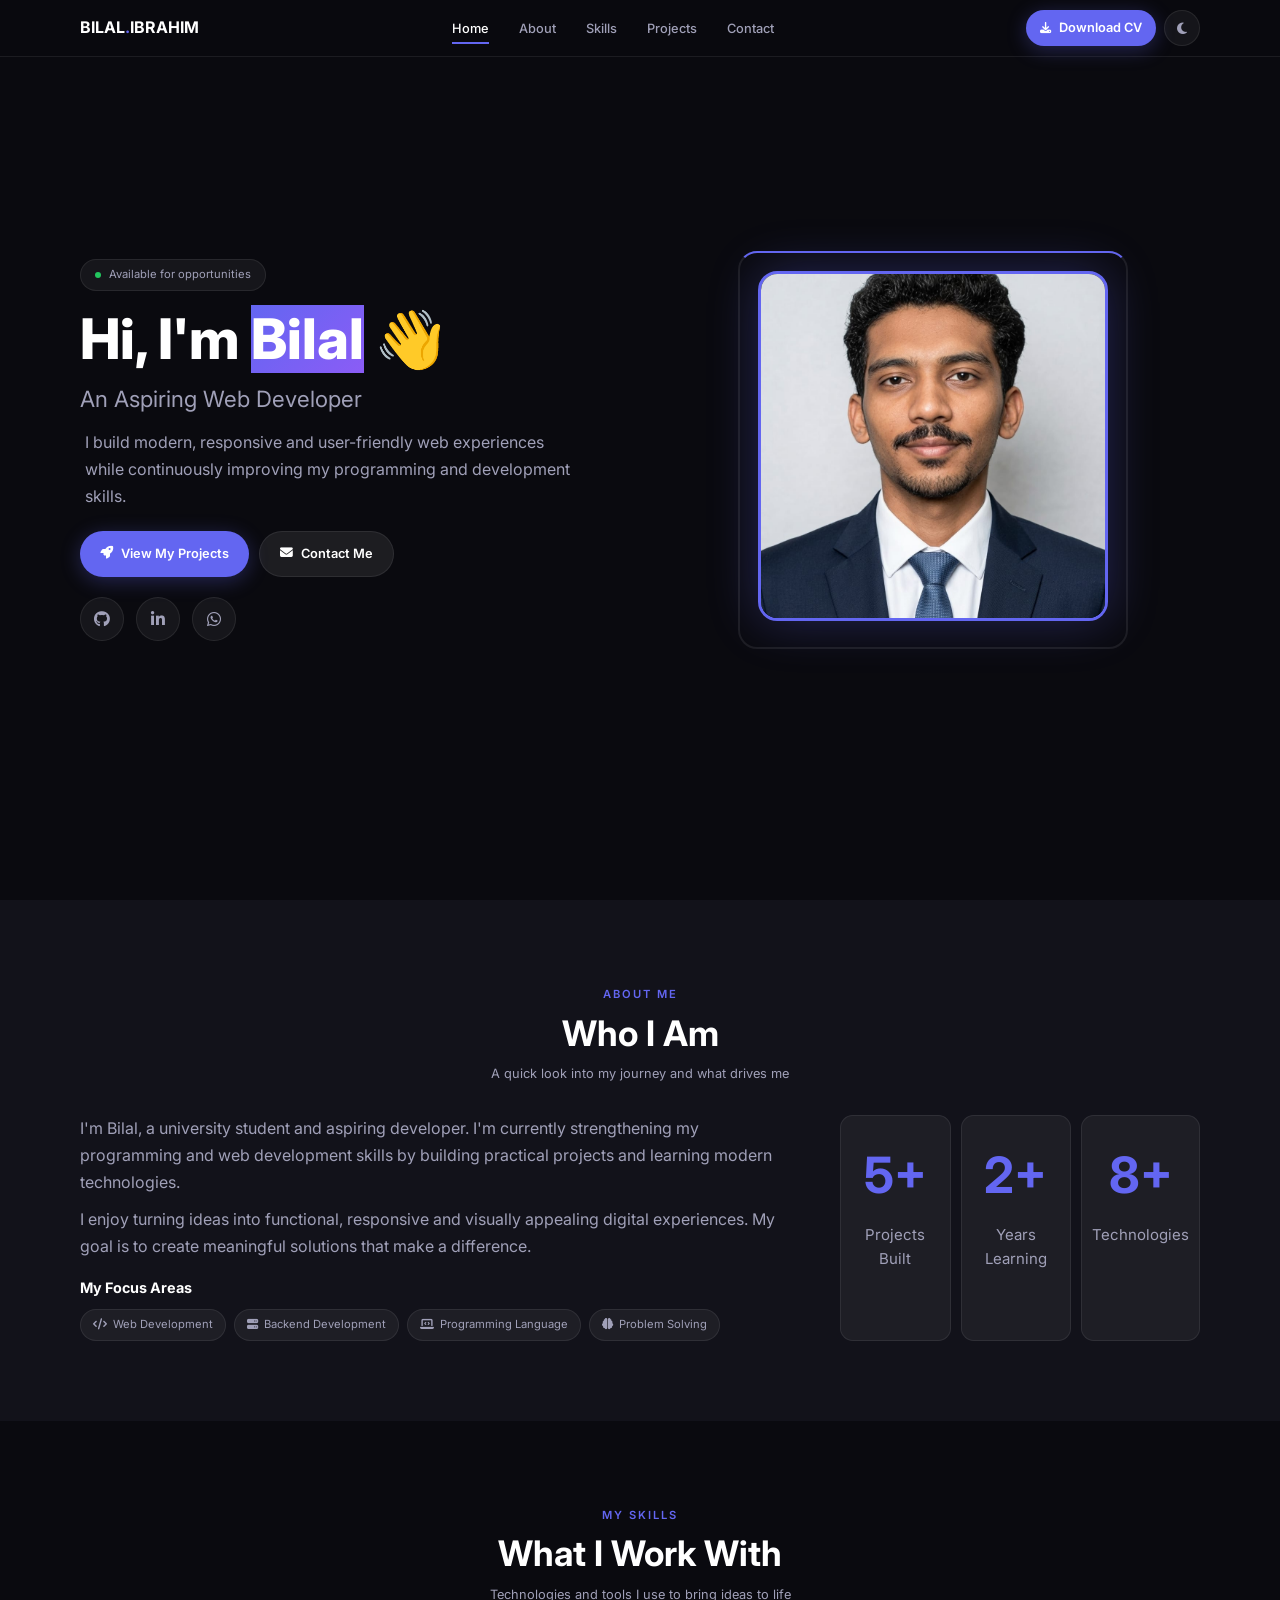
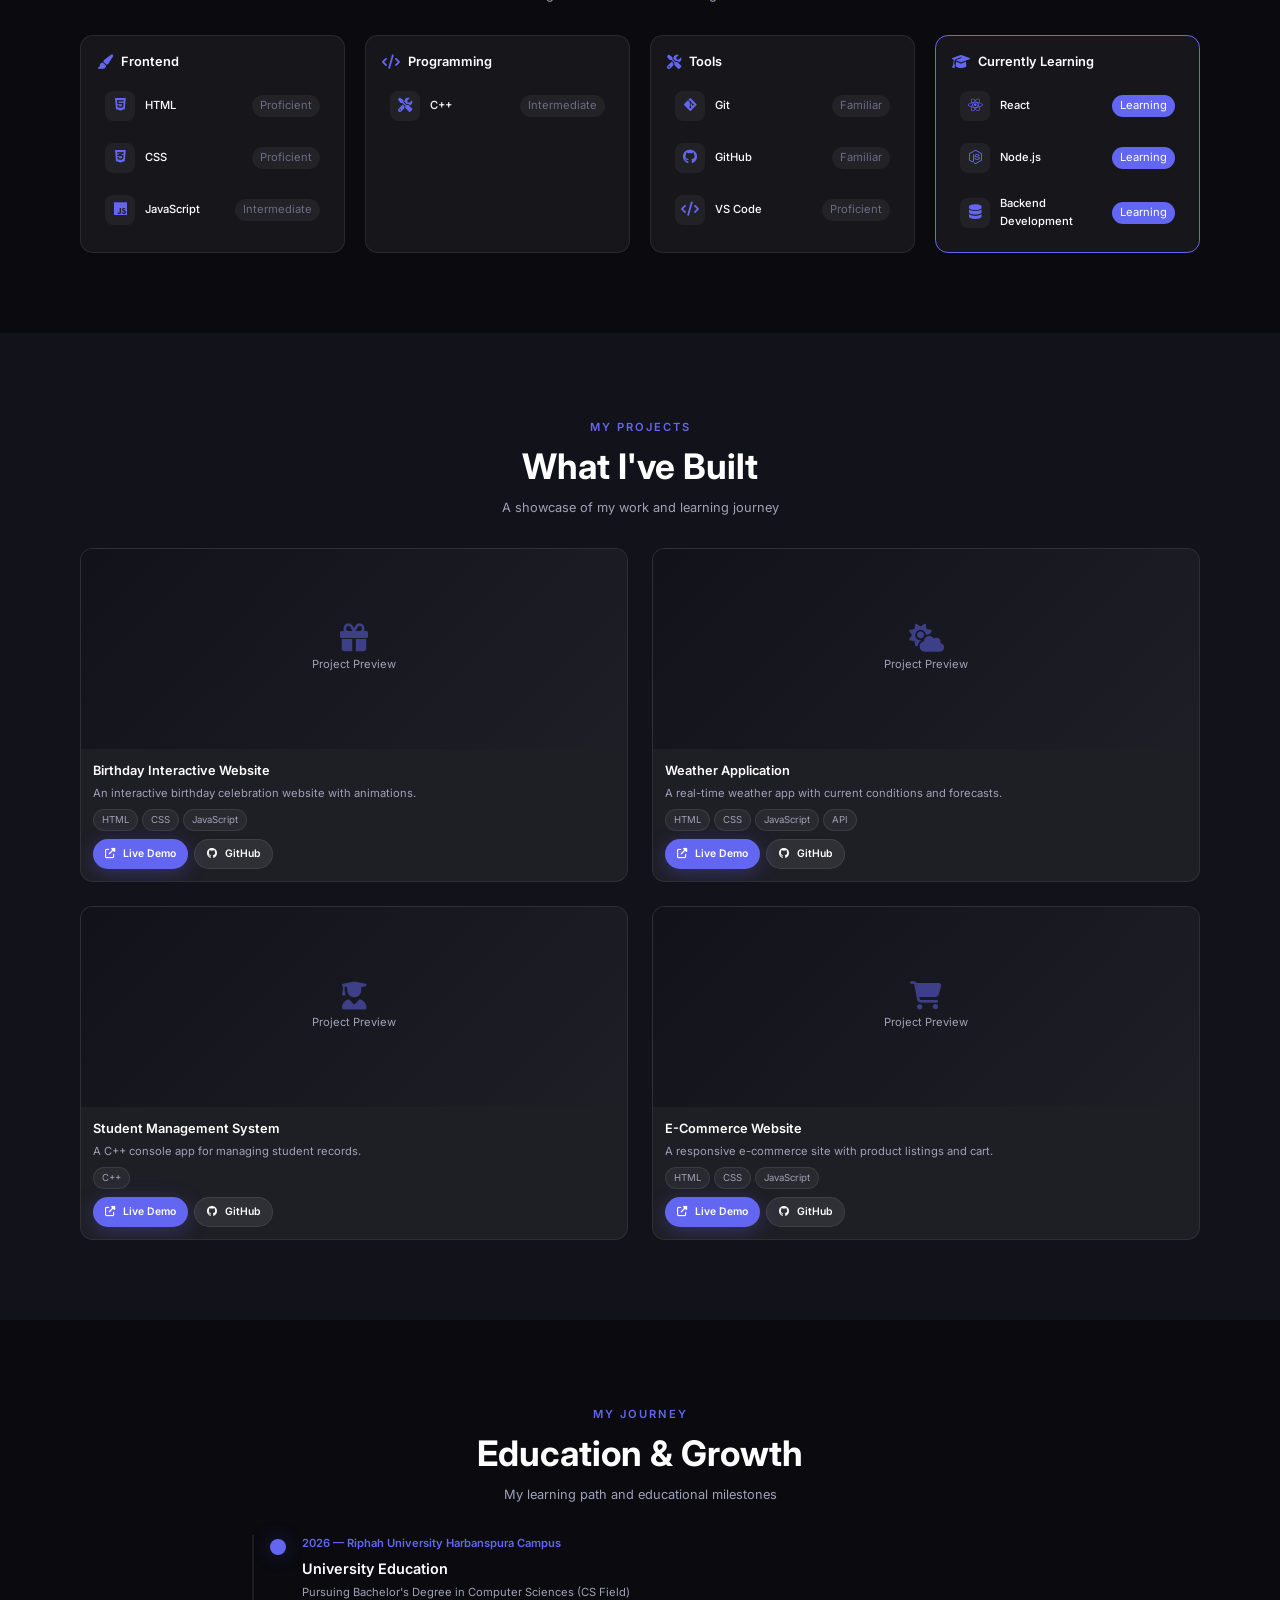
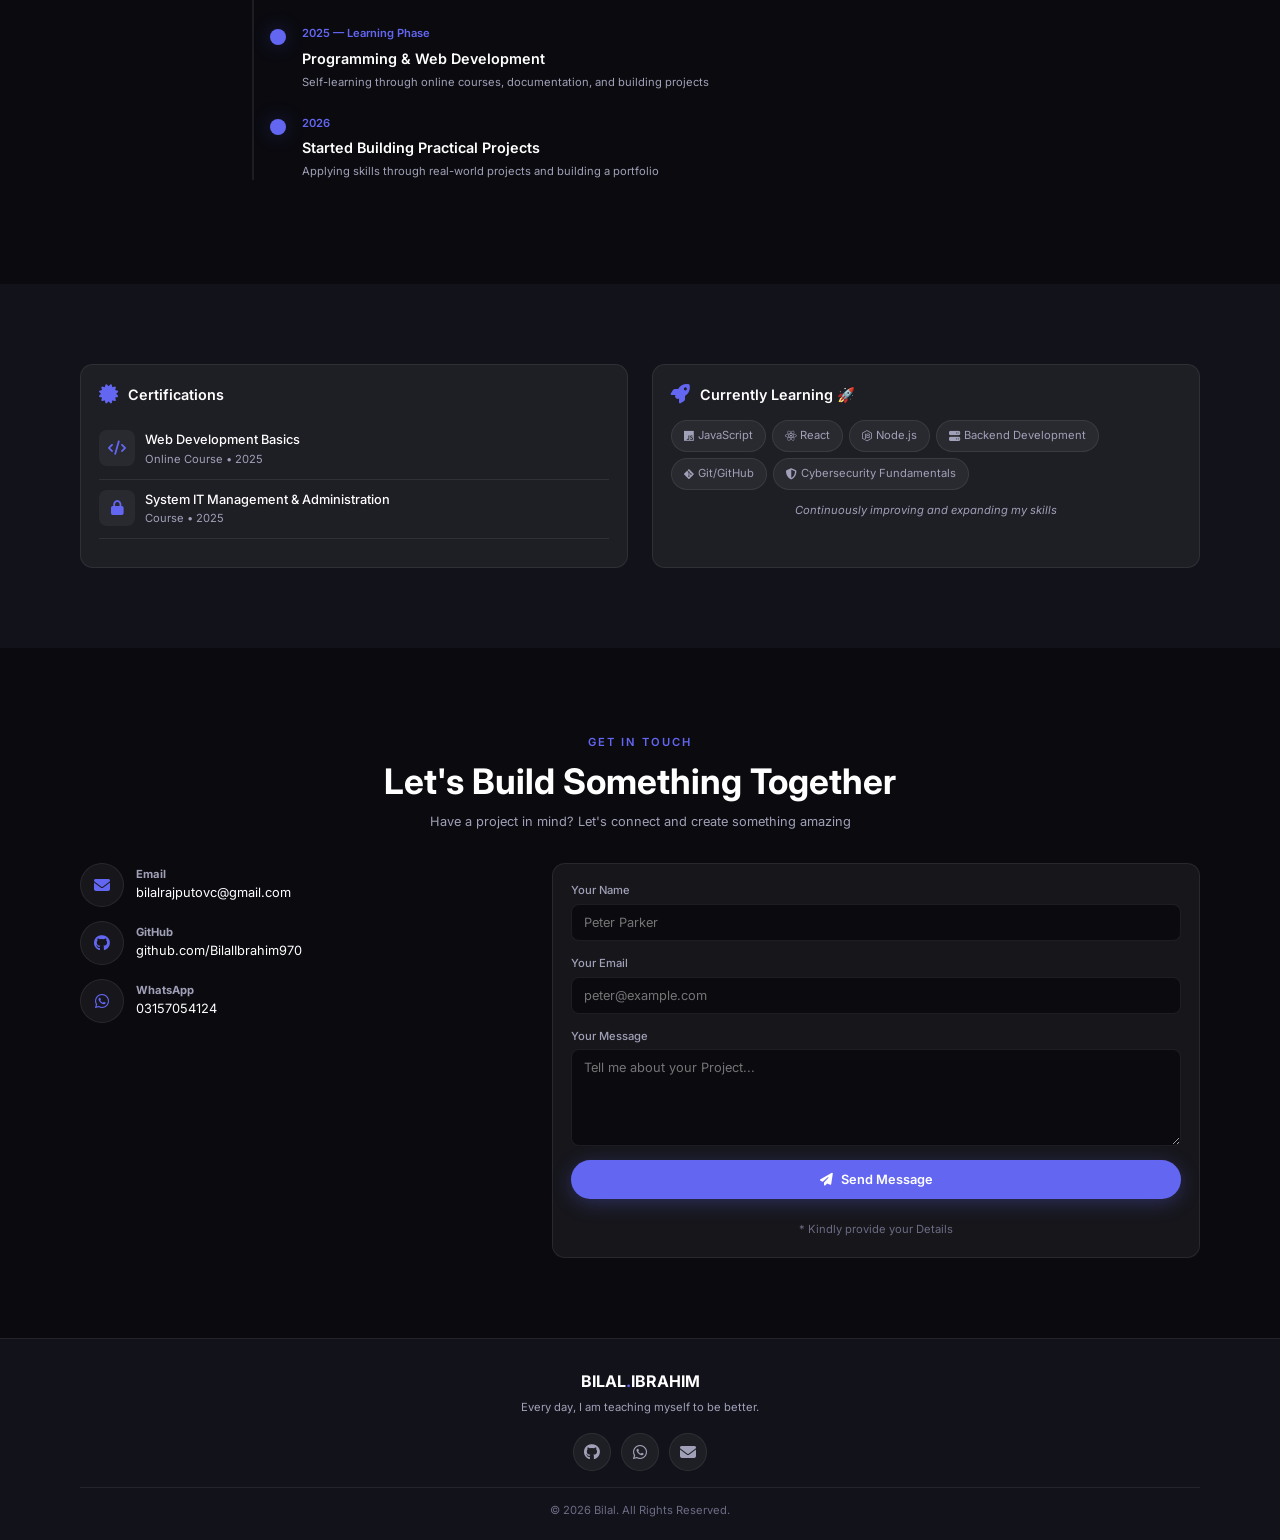
==== index.html @ 7784c828 "Update index.html" ====
<!DOCTYPE html>
<html lang="en">
<head>
    <meta charset="UTF-8">
    <meta name="viewport" content="width=device-width, initial-scale=1.0">
    <meta name="description" content="Bilal Ibrahim - Aspiring Web Developer Portfolio">
    <title>Bilal | Web Developer</title>
    
    <!-- Fonts -->
    <link rel="preconnect" href="https://fonts.googleapis.com">
    <link rel="preconnect" href="https://fonts.gstatic.com" crossorigin>
    <link href="https://fonts.googleapis.com/css2?family=Inter:wght@300;400;500;600;700;800&display=swap" rel="stylesheet">
    <link rel="stylesheet" href="https://cdnjs.cloudflare.com/ajax/libs/font-awesome/6.5.0/css/all.min.css">
    
    <!-- CSS -->
    <link rel="stylesheet" href="style.css">
</head>
<body>
    <!-- ============================================ -->
    <!-- NAVBAR                                       -->
    <!-- ============================================ -->
    <nav class="navbar" id="navbar">
        <div class="container navbar-container">
            <a href="#home" class="navbar-logo">
                BILAL<span class="logo-dot">.</span>IBRAHIM
            </a>
            
            <ul class="navbar-links" id="navbarLinks">
                <li><a href="#home" class="nav-link active">Home</a></li>
                <li><a href="#about" class="nav-link">About</a></li>
                <li><a href="#skills" class="nav-link">Skills</a></li>
                <li><a href="#projects" class="nav-link">Projects</a></li>
                <li><a href="#contact" class="nav-link">Contact</a></li>
            </ul>
            
            <div class="navbar-actions">
                <a href="https://drive.google.com/file/d/1_sWfsaLNudjVKMAMM6HMQ6qjUZszY1_3/view?usp=drivesdk" class="btn btn-primary btn-cv">
                    <i class="fas fa-download"></i>
                    <span>Download CV</span>
                </a>
                <button class="theme-toggle" id="themeToggle">
                    <i class="fas fa-moon" id="themeIcon"></i>
                </button>
                <button class="hamburger" id="hamburger" aria-label="Menu">
                    <span class="hamburger-line"></span>
                    <span class="hamburger-line"></span>
                    <span class="hamburger-line"></span>
                </button>
            </div>
        </div>
    </nav>

    <!-- ============================================ -->
    <!-- HERO SECTION                                -->
    <!-- ============================================ -->
    <section id="home" class="section hero">
        <div class="container hero-container">
            <!-- Profile Image - Top on Mobile -->
            <div class="hero-image">
                <div class="hero-image-wrapper">
                    <img src="profile.jpeg" alt="Bilal Ibrahim - Profile Photo" class="hero-profile-img">
                    <div class="hero-image-ring"></div>
                </div>
            </div>
            
            <!-- Content - Below on Mobile -->
            <div class="hero-content">
                <div class="hero-badge">
                    <span class="hero-badge-dot"></span>
                    Available for opportunities
                </div>
                <h1 class="hero-title">
                    Hi, I'm <span class="hero-highlight">Bilal</span> 👋
                </h1>
                <h2 class="hero-subtitle">An Aspiring Web Developer</h2>
                <p class="hero-description">
                    I build modern, responsive and user-friendly web experiences while continuously improving my programming and development skills.
                </p>
                <div class="hero-buttons">
                    <a href="#projects" class="btn btn-primary">
                        <i class="fas fa-rocket"></i>
                        View My Projects
                    </a>
                    <a href="#contact" class="btn btn-secondary">
                        <i class="fas fa-envelope"></i>
                        Contact Me
                    </a>
                </div>
                <div class="hero-social">
                    <a href="https://github.com/BilalIbrahim970" class="social-link" target="_blank"><i class="fab fa-github"></i></a>
                    <a href="#" class="social-link" target="_blank"><i class="fab fa-linkedin-in"></i></a>
                    <a href="https://api.whatsapp.com/send/?phone=923157054124&text&type=phone_number&app_absent=0" class="social-link" target="_blank"><i class="fab fa-whatsapp"></i></a>
                </div>
            </div>
        </div>
    </section>

    <!-- ============================================ -->
    <!-- ABOUT SECTION - With Counter Animation      -->
    <!-- ============================================ -->
    <section id="about" class="section about">
        <div class="container">
            <div class="section-header">
                <span class="section-label">About Me</span>
                <h2 class="section-title">Who I Am</h2>
                <p class="section-description">A quick look into my journey and what drives me</p>
            </div>
            <div class="about-grid">
                <div class="about-content">
                    <p class="about-text">
                        I'm Bilal, a university student and aspiring developer. I'm currently strengthening my programming and web development skills by building practical projects and learning modern technologies.
                    </p>
                    <p class="about-text">
                        I enjoy turning ideas into functional, responsive and visually appealing digital experiences. My goal is to create meaningful solutions that make a difference.
                    </p>
                    <div class="about-focus">
                        <h3>My Focus Areas</h3>
                        <div class="focus-tags">
                            <span class="focus-tag"><i class="fas fa-code"></i> Web Development</span>
                            <span class="focus-tag"><i class="fas fa-server"></i> Backend Development</span>
                            <span class="focus-tag"><i class="fas fa-laptop-code"></i> Programming Language</span>
                            <span class="focus-tag"><i class="fas fa-brain"></i> Problem Solving</span>
                        </div>
                    </div>
                </div>
                
                <!-- Stats Boxes - Centered with Counters -->
                <div class="about-stats">
                    <div class="stat-card">
                        <div class="stat-number" data-count="5">0</div>
                        <div class="stat-label">Projects Built</div>
                    </div>
                    <div class="stat-card">
                        <div class="stat-number" data-count="2">0</div>
                        <div class="stat-label">Years Learning</div>
                    </div>
                    <div class="stat-card">
                        <div class="stat-number" data-count="8">0</div>
                        <div class="stat-label">Technologies</div>
                    </div>
                </div>
            </div>
        </div>
    </section>

    <!-- ============================================ -->
    <!-- SKILLS SECTION                              -->
    <!-- ============================================ -->
    <section id="skills" class="section skills">
        <div class="container">
            <div class="section-header">
                <span class="section-label">My Skills</span>
                <h2 class="section-title">What I Work With</h2>
                <p class="section-description">Technologies and tools I use to bring ideas to life</p>
            </div>
            <div class="skills-grid">
                <!-- Frontend -->
                <div class="skill-category">
                    <h3 class="skill-category-title">
                        <i class="fas fa-paint-brush"></i>
                        Frontend
                    </h3>
                    <div class="skill-items">
                        <div class="skill-item">
                            <div class="skill-icon"><i class="fab fa-html5"></i></div>
                            <div class="skill-info">
                                <span class="skill-name">HTML</span>
                                <span class="skill-level">Proficient</span>
                            </div>
                        </div>
                        <div class="skill-item">
                            <div class="skill-icon"><i class="fab fa-css3-alt"></i></div>
                            <div class="skill-info">
                                <span class="skill-name">CSS</span>
                                <span class="skill-level">Proficient</span>
                            </div>
                        </div>
                        <div class="skill-item">
                            <div class="skill-icon"><i class="fab fa-js"></i></div>
                            <div class="skill-info">
                                <span class="skill-name">JavaScript</span>
                                <span class="skill-level">Intermediate</span>
                            </div>
                        </div>
                    </div>
                </div>

                <!-- Programming -->
                <div class="skill-category">
                    <h3 class="skill-category-title">
                        <i class="fas fa-code"></i>
                        Programming
                    </h3>
                    <div class="skill-items">
                        <div class="skill-item">
                            <div class="skill-icon"><i class="fas fa-tools"></i></div>
                            <div class="skill-info">
                                <span class="skill-name">C++</span>
                                <span class="skill-level">Intermediate</span>
                            </div>
                        </div>
                    </div>
                </div>

                <!-- Tools -->
                <div class="skill-category">
                    <h3 class="skill-category-title">
                        <i class="fas fa-tools"></i>
                        Tools
                    </h3>
                    <div class="skill-items">
                        <div class="skill-item">
                            <div class="skill-icon"><i class="fab fa-git-alt"></i></div>
                            <div class="skill-info">
                                <span class="skill-name">Git</span>
                                <span class="skill-level">Familiar</span>
                            </div>
                        </div>
                        <div class="skill-item">
                            <div class="skill-icon"><i class="fab fa-github"></i></div>
                            <div class="skill-info">
                                <span class="skill-name">GitHub</span>
                                <span class="skill-level">Familiar</span>
                            </div>
                        </div>
                        <div class="skill-item">
                            <div class="skill-icon"><i class="fas fa-code"></i></div>
                            <div class="skill-info">
                                <span class="skill-name">VS Code</span>
                                <span class="skill-level">Proficient</span>
                            </div>
                        </div>
                    </div>
                </div>

                <!-- Currently Learning -->
                <div class="skill-category learning-category">
                    <h3 class="skill-category-title">
                        <i class="fas fa-graduation-cap"></i>
                        Currently Learning
                    </h3>
                    <div class="skill-items">
                        <div class="skill-item learning-item">
                            <div class="skill-icon"><i class="fab fa-react"></i></div>
                            <div class="skill-info">
                                <span class="skill-name">React</span>
                                <span class="skill-level learning-badge">Learning</span>
                            </div>
                        </div>
                        <div class="skill-item learning-item">
                            <div class="skill-icon"><i class="fab fa-node-js"></i></div>
                            <div class="skill-info">
                                <span class="skill-name">Node.js</span>
                                <span class="skill-level learning-badge">Learning</span>
                            </div>
                        </div>
                        <div class="skill-item learning-item">
                            <div class="skill-icon"><i class="fas fa-database"></i></div>
                            <div class="skill-info">
                                <span class="skill-name">Backend Development</span>
                                <span class="skill-level learning-badge">Learning</span>
                            </div>
                        </div>
                    </div>
                </div>
            </div>
        </div>
    </section>

    <!-- ============================================ -->
    <!-- PROJECTS SECTION - 4 Boxes (2x2 Grid)       -->
    <!-- ============================================ -->
    <section id="projects" class="section projects">
        <div class="container">
            <div class="section-header">
                <span class="section-label">My Projects</span>
                <h2 class="section-title">What I've Built</h2>
                <p class="section-description">A showcase of my work and learning journey</p>
            </div>
            <div class="projects-grid">
                <!-- Project 1 -->
                <div class="project-card">
                    <div class="project-image">
                        <div class="project-image-placeholder">
                            <i class="fas fa-gift"></i>
                            <span>Project Preview</span>
                        </div>
                    </div>
                    <div class="project-content">
                        <h3 class="project-title">Birthday Interactive Website</h3>
                        <p class="project-description">
                            An interactive birthday celebration website with animations.
                        </p>
                        <div class="project-tech">
                            <span class="tech-tag">HTML</span>
                            <span class="tech-tag">CSS</span>
                            <span class="tech-tag">JavaScript</span>
                        </div>
                        <div class="project-links">
                            <a href="#" class="btn btn-primary btn-sm">
                                <i class="fas fa-external-link-alt"></i>
                                Live Demo
                            </a>
                            <a href="#" class="btn btn-secondary btn-sm">
                                <i class="fab fa-github"></i>
                                GitHub
                            </a>
                        </div>
                    </div>
                </div>

                <!-- Project 2 -->
                <div class="project-card">
                    <div class="project-image">
                        <div class="project-image-placeholder">
                            <i class="fas fa-cloud-sun"></i>
                            <span>Project Preview</span>
                        </div>
                    </div>
                    <div class="project-content">
                        <h3 class="project-title">Weather Application</h3>
                        <p class="project-description">
                            A real-time weather app with current conditions and forecasts.
                        </p>
                        <div class="project-tech">
                            <span class="tech-tag">HTML</span>
                            <span class="tech-tag">CSS</span>
                            <span class="tech-tag">JavaScript</span>
                            <span class="tech-tag">API</span>
                        </div>
                        <div class="project-links">
                            <a href="#" class="btn btn-primary btn-sm">
                                <i class="fas fa-external-link-alt"></i>
                                Live Demo
                            </a>
                            <a href="#" class="btn btn-secondary btn-sm">
                                <i class="fab fa-github"></i>
                                GitHub
                            </a>
                        </div>
                    </div>
                </div>

                <!-- Project 3 -->
                <div class="project-card">
                    <div class="project-image">
                        <div class="project-image-placeholder">
                            <i class="fas fa-user-graduate"></i>
                            <span>Project Preview</span>
                        </div>
                    </div>
                    <div class="project-content">
                        <h3 class="project-title">Student Management System</h3>
                        <p class="project-description">
                            A C++ console app for managing student records.
                        </p>
                        <div class="project-tech">
                            <span class="tech-tag">C++</span>
                        </div>
                        <div class="project-links">
                            <a href="#" class="btn btn-primary btn-sm">
                                <i class="fas fa-external-link-alt"></i>
                                Live Demo
                            </a>
                            <a href="#https://bilalibrahim970.github.io/pixel-craft/index.html" class="btn btn-secondary btn-sm">
                                <i class="fab fa-github"></i>
                                GitHub
                            </a>
                        </div>
                    </div>
                </div>

                <!-- Project 4 -->
                <div class="project-card">
                    <div class="project-image">
                        <div class="project-image-placeholder">
                            <i class="fas fa-shopping-cart"></i>
                            <span>Project Preview</span>
                        </div>
                    </div>
                    <div class="project-content">
                        <h3 class="project-title">E-Commerce Website</h3>
                        <p class="project-description">
                            A responsive e-commerce site with product listings and cart.
                        </p>
                        <div class="project-tech">
                            <span class="tech-tag">HTML</span>
                            <span class="tech-tag">CSS</span>
                            <span class="tech-tag">JavaScript</span>
                        </div>
                        <div class="project-links">
                            <a href="#https://bilalibrahim970.github.io/pixel-craft/index.html" class="btn btn-primary btn-sm">
                                <i class="fas fa-external-link-alt"></i>
                                Live Demo
                            </a>
                            <a href="#" class="btn btn-secondary btn-sm">
                                <i class="fab fa-github"></i>
                                GitHub
                            </a>
                        </div>
                    </div>
                </div>
            </div>
        </div>
    </section>

    <!-- ============================================ -->
    <!-- EDUCATION SECTION                           -->
    <!-- ============================================ -->
    <section id="education" class="section education">
        <div class="container">
            <div class="section-header">
                <span class="section-label">My Journey</span>
                <h2 class="section-title">Education & Growth</h2>
                <p class="section-description">My learning path and educational milestones</p>
            </div>
            <div class="timeline">
                <div class="timeline-item">
                    <div class="timeline-dot"></div>
                    <div class="timeline-content">
                        <span class="timeline-date">2026 — Riphah University Harbanspura Campus</span>
                        <h3 class="timeline-title">University Education</h3>
                        <p class="timeline-description">Pursuing Bachelor's Degree in Computer Sciences (CS Field)</p>
                    </div>
                </div>
                <div class="timeline-item">
                    <div class="timeline-dot"></div>
                    <div class="timeline-content">
                        <span class="timeline-date">2025 — Learning Phase</span>
                        <h3 class="timeline-title">Programming & Web Development</h3>
                        <p class="timeline-description">Self-learning through online courses, documentation, and building projects</p>
                    </div>
                </div>
                <div class="timeline-item">
                    <div class="timeline-dot"></div>
                    <div class="timeline-content">
                        <span class="timeline-date">2026</span>
                        <h3 class="timeline-title">Started Building Practical Projects</h3>
                        <p class="timeline-description">Applying skills through real-world projects and building a portfolio</p>
                    </div>
                </div>
            </div>
        </div>
    </section>

    <!-- ============================================ -->
    <!-- LEARNING & CERTIFICATIONS                   -->
    <!-- ============================================ -->
    <section id="learning" class="section learning">
        <div class="container">
            <div class="learning-grid">
                <!-- Certifications -->
                <div class="learning-card">
                    <div class="learning-card-header">
                        <i class="fas fa-certificate"></i>
                        <h3>Certifications</h3>
                    </div>
                    <div class="learning-content">
                        <div class="certification-item">
                            <div class="cert-icon"><i class="fas fa-code"></i></div>
                            <div class="cert-info">
                                <h4>Web Development Basics</h4>
                                <p>Online Course • 2025</p>
                            </div>
                        </div>
                        <div class="certification-item">
                            <div class="cert-icon"><i class="fas fa-lock"></i></div>
                            <div class="cert-info">
                                <h4>System IT Management & Administration</h4>
                                <p>Course • 2025</p>
                            </div>
                        </div>
                        <p class="cert-note"></p>
                    </div>
                </div>
                
                <!-- Currently Learning -->
                <div class="learning-card">
                    <div class="learning-card-header">
                        <i class="fas fa-rocket"></i>
                        <h3>Currently Learning 🚀</h3>
                    </div>
                    <div class="learning-content">
                        <div class="currently-learning-items">
                            <span class="learning-tag"><i class="fab fa-js"></i> JavaScript</span>
                            <span class="learning-tag"><i class="fab fa-react"></i> React</span>
                            <span class="learning-tag"><i class="fab fa-node-js"></i> Node.js</span>
                            <span class="learning-tag"><i class="fas fa-server"></i> Backend Development</span>
                            <span class="learning-tag"><i class="fab fa-git-alt"></i> Git/GitHub</span>
                            <span class="learning-tag"><i class="fas fa-shield-alt"></i> Cybersecurity Fundamentals</span>
                        </div>
                        <p class="learning-note">Continuously improving and expanding my skills</p>
                    </div>
                </div>
            </div>
        </div>
    </section>

    <!-- ============================================ -->
    <!-- CONTACT SECTION                             -->
    <!-- ============================================ -->
    <section id="contact" class="section contact">
        <div class="container">
            <div class="section-header">
                <span class="section-label">Get In Touch</span>
                <h2 class="section-title">Let's Build Something Together</h2>
                <p class="section-description">Have a project in mind? Let's connect and create something amazing</p>
            </div>
            <div class="contact-grid">
                <div class="contact-info">
                    <div class="contact-item">
                        <div class="contact-icon"><i class="fas fa-envelope"></i></div>
                        <div class="contact-detail">
                            <h4>Email</h4>
                            <p><a href="mailto:bilalrajputovc@gmail.com">bilalrajputovc@gmail.com</a></p>
                        </div>
                    </div>
                    <div class="contact-item">
                        <div class="contact-icon"><i class="fab fa-github"></i></div>
                        <div class="contact-detail">
                            <h4>GitHub</h4>
                            <p><a href="https://github.com/BilalIbrahim970" target="_blank">github.com/BilalIbrahim970</a></p>
                        </div>
                    </div>
                    <div class="contact-item">
                        <div class="contact-icon"><i class="fab fa-whatsapp"></i></div>
                        <div class="contact-detail">
                            <h4>WhatsApp</h4>
                            <p><a href="https://api.whatsapp.com/send/?phone=923157054124&text&type=phone_number&app_absent=0" target="_blank">03157054124</a></p>
                        </div>
                    </div>
                </div>
                <div class="contact-form-wrapper">
                    <form class="contact-form" id="contactForm">
                        <div class="form-group">
                            <label for="name">Your Name</label>
                            <input type="text" id="name" name="name" placeholder="Peter Parker" required>
                        </div>
                        <div class="form-group">
                            <label for="email">Your Email</label>
                            <input type="email" id="email" name="email" placeholder="peter@example.com" required>
                        </div>
                        <div class="form-group">
                            <label for="message">Your Message</label>
                            <textarea id="message" name="message" rows="5" placeholder="Tell me about your Project..." required></textarea>
                        </div>
                        <button type="submit" class="btn btn-primary btn-full">
                            <i class="fas fa-paper-plane"></i>
                            Send Message
                        </button>
                        <p class="form-note">* Kindly provide your Details</p>
                    </form>
                </div>
            </div>
        </div>
    </section>

    <!-- ============================================ -->
    <!-- FOOTER                                      -->
    <!-- ============================================ -->
    <footer class="footer">
        <div class="container">
            <div class="footer-content">
                <div class="footer-brand">
                    <h3>BILAL<span class="logo-dot">.</span>IBRAHIM</h3>
                    <p>Every day, I am teaching myself to be better.</p>
                </div>
                <div class="footer-social">
                    <a href="https://github.com/BilalIbrahim970" aria-label="GitHub" target="_blank"><i class="fab fa-github"></i></a>
                    <a href="https://api.whatsapp.com/send/?phone=923157054124&text&type=phone_number&app_absent=0" aria-label="WhatsApp" target="_blank"><i class="fab fa-whatsapp"></i></a>
                    <a href="mailto:bilalrajputovc@gmail.com" aria-label="Email"><i class="fas fa-envelope"></i></a>
                </div>
                <div class="footer-bottom">
                    <p>&copy; 2026 Bilal. All Rights Reserved.</p>
                </div>
            </div>
        </div>
    </footer>

    <!-- JavaScript -->
    <script src="script.js"></script>
</body>
</html>
---- style.css ----
/* ============================================ */
/* ROOT VARIABLES                              */
/* ============================================ */

:root {
    --bg-primary: #0a0a0f;
    --bg-secondary: #12121a;
    --bg-card: rgba(255, 255, 255, 0.05);
    --text-primary: #ffffff;
    --text-secondary: #a0a0b8;
    --text-muted: #6b6b85;
    --accent-primary: #6366f1;
    --accent-secondary: #8b5cf6;
    --accent-glow: rgba(99, 102, 241, 0.3);
    --border-color: rgba(255, 255, 255, 0.08);
    --shadow-color: rgba(0, 0, 0, 0.4);
    --font-family: 'Inter', sans-serif;
    
    --font-size-xs: 0.7rem;
    --font-size-sm: 0.8rem;
    --font-size-base: 0.9rem;
    --font-size-lg: 1rem;
    --font-size-xl: 1.2rem;
    --font-size-2xl: 1.4rem;
    --font-size-3xl: 1.8rem;
    --font-size-4xl: 2.2rem;
    
    --spacing-xs: 0.2rem;
    --spacing-sm: 0.5rem;
    --spacing-md: 0.8rem;
    --spacing-lg: 1.2rem;
    --spacing-xl: 1.5rem;
    --spacing-2xl: 2rem;
    --spacing-3xl: 2.5rem;
    --spacing-4xl: 3rem;
    
    --radius-sm: 0.5rem;
    --radius-md: 0.8rem;
    --radius-lg: 1rem;
    --radius-xl: 1.2rem;
    --radius-full: 9999px;
    
    --transition-fast: 150ms ease;
    --transition-base: 300ms ease;
    --transition-slow: 500ms ease;
}

/* ============================================ */
/* RESET & BASE                               */
/* ============================================ */

* {
    margin: 0;
    padding: 0;
    box-sizing: border-box;
}

html {
    scroll-behavior: smooth;
    scroll-padding-top: 70px;
}

body {
    font-family: var(--font-family);
    background-color: var(--bg-primary);
    color: var(--text-primary);
    line-height: 1.6;
    overflow-x: hidden;
    padding: 0;
}

a {
    color: inherit;
    text-decoration: none;
}

ul {
    list-style: none;
}

/* ============================================ */
/* CONTAINER - Mobile First                    */
/* ============================================ */

.container {
    width: 100%;
    max-width: 1200px;
    margin: 0 auto;
    padding: 0 16px;
}

.section {
    padding: 50px 0;
}

.section-header {
    text-align: center;
    margin-bottom: 30px;
}

.section-label {
    display: inline-block;
    font-size: var(--font-size-xs);
    font-weight: 600;
    text-transform: uppercase;
    letter-spacing: 2px;
    color: var(--accent-primary);
    margin-bottom: 8px;
}

.section-title {
    font-size: var(--font-size-2xl);
    font-weight: 700;
    margin-bottom: 10px;
    line-height: 1.2;
}

.section-description {
    font-size: var(--font-size-sm);
    color: var(--text-secondary);
    max-width: 600px;
    margin: 0 auto;
    line-height: 1.6;
}

/* ============================================ */
/* BUTTONS - Mobile Optimized                 */
/* ============================================ */

.btn {
    display: inline-flex;
    align-items: center;
    justify-content: center;
    gap: 8px;
    padding: 12px 20px;
    border-radius: var(--radius-full);
    font-family: var(--font-family);
    font-size: var(--font-size-sm);
    font-weight: 600;
    border: none;
    cursor: pointer;
    transition: var(--transition-base);
    text-decoration: none;
    width: 100%;
}

.btn-primary {
    background: var(--accent-primary);
    color: white;
    box-shadow: 0 4px 20px var(--accent-glow);
}

.btn-primary:hover {
    transform: translateY(-2px);
    box-shadow: 0 8px 30px var(--accent-glow);
}

.btn-secondary {
    background: rgba(255, 255, 255, 0.08);
    color: var(--text-primary);
    border: 1px solid var(--border-color);
}

.btn-secondary:hover {
    background: rgba(255, 255, 255, 0.15);
    transform: translateY(-2px);
}

.btn-sm {
    padding: 8px 16px;
    font-size: var(--font-size-xs);
}

/* ============================================ */
/* NAVBAR - Mobile Optimized                  */
/* ============================================ */

.navbar {
    position: fixed;
    top: 0;
    left: 0;
    right: 0;
    z-index: 1000;
    padding: 10px 0;
    background: rgba(10, 10, 15, 0.85);
    backdrop-filter: blur(20px);
    border-bottom: 1px solid var(--border-color);
    transition: var(--transition-base);
}

.navbar-container {
    display: flex;
    align-items: center;
    justify-content: space-between;
    gap: 10px;
}

.navbar-logo {
    font-size: var(--font-size-lg);
    font-weight: 700;
    color: var(--text-primary);
    white-space: nowrap;
}

.logo-dot {
    color: var(--accent-primary);
}

.navbar-links {
    position: fixed;
    top: 0;
    right: -100%;
    width: 80%;
    max-width: 300px;
    height: 100vh;
    flex-direction: column;
    justify-content: center;
    align-items: center;
    gap: 20px;
    background: rgba(10, 10, 15, 0.95);
    backdrop-filter: blur(20px);
    padding: 30px;
    transition: var(--transition-slow);
    border-left: 1px solid var(--border-color);
    display: flex;
    margin: 0;
}

.navbar-links.active {
    right: 0;
}

.nav-link {
    font-size: var(--font-size-xl);
    font-weight: 500;
    color: var(--text-secondary);
    padding: 8px 0;
    transition: var(--transition-fast);
    position: relative;
}

.nav-link::after {
    content: '';
    position: absolute;
    bottom: 0;
    left: 0;
    width: 0;
    height: 2px;
    background: var(--accent-primary);
    transition: var(--transition-base);
}

.nav-link:hover {
    color: var(--text-primary);
}

.nav-link:hover::after {
    width: 100%;
}

.nav-link.active {
    color: var(--text-primary);
}

.nav-link.active::after {
    width: 100%;
}

.navbar-actions {
    display: flex;
    align-items: center;
    gap: 8px;
}

.btn-cv {
    font-size: var(--font-size-sm);
    padding: 8px 14px;
    width: auto;
}

.btn-cv span {
    display: none;
}

.btn-cv i {
    font-size: var(--font-size-base);
}

.theme-toggle {
    width: 36px;
    height: 36px;
    border-radius: var(--radius-full);
    border: 1px solid var(--border-color);
    background: var(--bg-card);
    color: var(--text-secondary);
    cursor: pointer;
    transition: var(--transition-base);
    display: flex;
    align-items: center;
    justify-content: center;
}

.hamburger {
    display: flex;
    flex-direction: column;
    gap: 5px;
    background: none;
    border: none;
    cursor: pointer;
    padding: 5px;
}

.hamburger-line {
    width: 24px;
    height: 2px;
    background: var(--text-primary);
    border-radius: var(--radius-full);
    transition: var(--transition-base);
}

.hamburger.active .hamburger-line:nth-child(1) {
    transform: rotate(45deg) translate(5px, 5px);
}

.hamburger.active .hamburger-line:nth-child(2) {
    opacity: 0;
}

.hamburger.active .hamburger-line:nth-child(3) {
    transform: rotate(-45deg) translate(5px, -5px);
}

.navbar.scrolled {
    background: rgba(10, 10, 15, 0.95);
    box-shadow: 0 4px 30px var(--shadow-color);
}

/* ============================================ */
/* HERO - Mobile First Design                 */
/* ============================================ */

.hero {
    min-height: 100vh;
    display: flex;
    align-items: center;
    padding-top: 70px;
    padding-bottom: 30px;
}

.hero-container {
    display: flex;
    flex-direction: column;
    align-items: center;
    text-align: center;
    gap: 25px;
}

/* Profile Image - Bigger on Mobile */
.hero-image {
    order: -1;
    width: 100%;
    display: flex;
    justify-content: center;
}

.hero-image-wrapper {
    position: relative;
    display: inline-block;
}

.hero-profile-img {
    width: 200px;  /* Bigger from 160px */
    height: 200px; /* Bigger from 160px */
    border-radius: 50%;
    object-fit: cover;
    border: 3px solid var(--accent-primary);
    box-shadow: 0 0 50px var(--accent-glow);
    transition: var(--transition-base);
}

.hero-profile-img:hover {
    transform: scale(1.05);
}

.hero-image-ring {
    position: absolute;
    inset: -15px; /* Adjusted for bigger image */
    border: 2px solid var(--border-color);
    border-radius: 50%;
    animation: rotate 20s linear infinite;
}

.hero-image-ring::before {
    content: '';
    position: absolute;
    inset: -2px;
    border-radius: 50%;
    border: 2px solid transparent;
    border-top-color: var(--accent-primary);
    animation: spin 3s linear infinite;
}

/* Hero Content - Below Image */
.hero-content {
    width: 100%;
}

.hero-badge {
    display: inline-flex;
    align-items: center;
    gap: 8px;
    background: var(--bg-card);
    border: 1px solid var(--border-color);
    padding: 6px 14px;
    border-radius: var(--radius-full);
    font-size: var(--font-size-xs);
    color: var(--text-secondary);
    margin-bottom: 15px;
}

.hero-badge-dot {
    width: 6px;
    height: 6px;
    background: #22c55e;
    border-radius: 50%;
    animation: pulse 2s infinite;
}

.hero-title {
    font-size: var(--font-size-3xl);
    font-weight: 800;
    line-height: 1.2;
    margin-bottom: 8px;
}

.hero-highlight {
    background: linear-gradient(135deg, var(--accent-primary), var(--accent-secondary));
    -webkit-text-fill-color: white;
}

.hero-subtitle {
    font-size: var(--font-size-lg);
    color: var(--text-secondary);
    font-weight: 400;
    margin-bottom: 12px;
}

.hero-description {
    font-size: var(--font-size-sm);
    color: var(--text-secondary);
    line-height: 1.7;
    margin-bottom: 20px;
    padding: 0 5px;
}

.hero-buttons {
    display: flex;
    flex-direction: column;
    gap: 10px;
    margin-bottom: 20px;
    width: 100%;
    max-width: 300px;
    margin-left: auto;
    margin-right: auto;
}

.hero-social {
    display: flex;
    justify-content: center;
    gap: 12px;
}

.social-link {
    display: flex;
    align-items: center;
    justify-content: center;
    width: 44px;
    height: 44px;
    border-radius: var(--radius-full);
    background: var(--bg-card);
    border: 1px solid var(--border-color);
    color: var(--text-secondary);
    transition: var(--transition-base);
    font-size: var(--font-size-lg);
}

.social-link:hover {
    background: var(--accent-primary);
    color: white;
    transform: translateY(-3px);
}

/* ============================================ */
/* ABOUT - Mobile Optimized                   */
/* ============================================ */

.about {
    background: var(--bg-secondary);
    padding: 40px 0;
}

.about-grid {
    display: flex;
    flex-direction: column;
    gap: 25px;
}

.about-text {
    color: var(--text-secondary);
    font-size: var(--font-size-sm);
    line-height: 1.7;
    margin-bottom: 10px;
}

.about-focus {
    margin-top: 15px;
}

.about-focus h3 {
    font-size: var(--font-size-base);
    margin-bottom: 10px;
}

.focus-tags {
    display: flex;
    flex-wrap: wrap;
    gap: 8px;
}

.focus-tag {
    display: inline-flex;
    align-items: center;
    gap: 6px;
    background: var(--bg-card);
    padding: 6px 12px;
    border-radius: var(--radius-full);
    border: 1px solid var(--border-color);
    font-size: var(--font-size-xs);
    color: var(--text-secondary);
}

.focus-tag:hover {
    background: var(--accent-primary);
    color: white;
}

.about-stats {
    display: grid;
    grid-template-columns: repeat(3, 1fr);
    gap: 10px;
}

.stat-card {
    background: var(--bg-card);
    border: 1px solid var(--border-color);
    border-radius: var(--radius-md);
    padding: 15px 10px;
    text-align: center;
}

.stat-number {
    font-size: 50px;
    font-weight: 700;
    margin-top: 4px;
    color: var(--accent-primary);
    display: flex;
    justify-content: center;
    align-items: center;
}

.stat-label {
    color: var(--text-secondary);
    font-size: 15px;
    margin-top: 8px;
     display: flex;
    justify-content: center;
    align-items: center;
}

/* ============================================ */
/* SKILLS - Mobile Optimized                  */
/* ============================================ */

.skills {
    padding: 40px 0;
}

.skills-grid {
    display: grid;
    grid-template-columns: 1fr 1fr;
    gap: 12px;
}

.skill-category {
    background: var(--bg-card);
    border: 1px solid var(--border-color);
    border-radius: var(--radius-md);
    padding: 16px;
}

.skill-category-title {
    font-size: var(--font-size-sm);
    font-weight: 600;
    margin-bottom: 12px;
    display: flex;
    align-items: center;
    gap: 8px;
}

.skill-category-title i {
    color: var(--accent-primary);
    font-size: var(--font-size-base);
}

.skill-items {
    display: flex;
    flex-direction: column;
    gap: 10px;
}

.skill-item {
    display: flex;
    align-items: center;
    gap: 10px;
    padding: 6px 8px;
    border-radius: var(--radius-sm);
}

.skill-icon {
    width: 30px;
    height: 30px;
    min-width: 30px;
    display: flex;
    align-items: center;
    justify-content: center;
    background: var(--bg-card);
    border-radius: var(--radius-sm);
    color: var(--accent-primary);
    font-size: var(--font-size-base);
}

.skill-info {
    flex: 1;
    display: flex;
    justify-content: space-between;
    align-items: center;
}

.skill-name {
    font-size: var(--font-size-xs);
    font-weight: 500;
}

.skill-level {
    font-size: var(--font-size-xs);
    color: var(--text-muted);
    background: var(--bg-card);
    padding: 2px 8px;
    border-radius: var(--radius-full);
}

.learning-badge {
    background: var(--accent-primary);
    color: white;
}

.learning-category {
    border-color: var(--accent-primary);
}

/* ============================================ */
/* PROJECTS - FIXED 4 BOXES                   */
/* ============================================ */

.projects {
    background: var(--bg-secondary);
    padding: 40px 0;
}

.projects-grid {
    display: grid;
    grid-template-columns: 1fr 1fr; /* 2 columns on mobile */
    gap: 14px;
}

.project-card {
    background: var(--bg-card);
    border: 1px solid var(--border-color);
    border-radius: var(--radius-md);
    overflow: hidden;
    transition: var(--transition-base);
    display: flex;
    flex-direction: column;
}

.project-card:hover {
    transform: translateY(-4px);
    border-color: var(--accent-primary);
}

.project-image {
    height: 120px;
    background: var(--bg-secondary);
    overflow: hidden;
}

.project-image-placeholder {
    width: 100%;
    height: 100%;
    display: flex;
    flex-direction: column;
    align-items: center;
    justify-content: center;
    gap: 4px;
    color: var(--text-secondary);
    background: linear-gradient(135deg, var(--bg-secondary), var(--bg-card));
}

.project-image-placeholder i {
    font-size: 28px;
    color: var(--accent-primary);
    opacity: 0.5;
}

.project-image-placeholder span {
    font-size: var(--font-size-xs);
}

.project-content {
    padding: 12px;
    flex: 1;
    display: flex;
    flex-direction: column;
}

.project-title {
    font-size: var(--font-size-sm);
    font-weight: 600;
    margin-bottom: 4px;
}

.project-description {
    color: var(--text-secondary);
    font-size: var(--font-size-xs);
    line-height: 1.4;
    margin-bottom: 8px;
    flex: 1;
}

.project-tech {
    display: flex;
    flex-wrap: wrap;
    gap: 4px;
    margin-bottom: 8px;
}

.tech-tag {
    font-size: 0.6rem;
    padding: 2px 8px;
    background: var(--bg-card);
    border: 1px solid var(--border-color);
    border-radius: var(--radius-full);
    color: var(--text-secondary);
}

.project-links {
    display: flex;
    flex-direction: column;
    gap: 6px;
}

.project-links .btn {
    width: 100%;
    justify-content: center;
    padding: 6px 12px;
    font-size: 0.65rem;
}

/* ============================================ */
/* TIMELINE - Mobile Optimized                */
/* ============================================ */

.education {
    padding: 40px 0;
}

.timeline {
    max-width: 800px;
    margin: 0 auto;
    position: relative;
    padding-left: 20px;
}

.timeline::before {
    content: '';
    position: absolute;
    left: 6px;
    top: 0;
    bottom: 0;
    width: 2px;
    background: var(--border-color);
}

.timeline-item {
    display: flex;
    gap: 16px;
    margin-bottom: 24px;
    position: relative;
}

.timeline-dot {
    width: 14px;
    height: 14px;
    min-width: 14px;
    border-radius: 50%;
    background: var(--accent-primary);
    margin-top: 4px;
    box-shadow: 0 0 20px var(--accent-glow);
}

.timeline-date {
    font-size: var(--font-size-xs);
    font-weight: 600;
    color: var(--accent-primary);
    display: block;
    margin-bottom: 4px;
}

.timeline-title {
    font-size: var(--font-size-base);
    font-weight: 600;
    margin-bottom: 4px;
}

.timeline-description {
    color: var(--text-secondary);
    font-size: var(--font-size-xs);
    line-height: 1.5;
}

/* ============================================ */
/* LEARNING - Mobile Optimized                */
/* ============================================ */

.learning {
    background: var(--bg-secondary);
    padding: 40px 0;
}

.learning-grid {
    display: grid;
    grid-template-columns: 1fr;
    gap: 16px;
}

.learning-card {
    background: var(--bg-card);
    border: 1px solid var(--border-color);
    border-radius: var(--radius-md);
    padding: 18px;
}

.learning-card-header {
    display: flex;
    align-items: center;
    gap: 10px;
    margin-bottom: 14px;
}

.learning-card-header i {
    font-size: var(--font-size-xl);
    color: var(--accent-primary);
}

.learning-card-header h3 {
    font-size: var(--font-size-base);
    font-weight: 600;
}

.certification-item {
    display: flex;
    gap: 10px;
    padding: 10px 0;
    border-bottom: 1px solid var(--border-color);
}

.certification-item:last-child {
    border-bottom: none;
}

.cert-icon {
    width: 36px;
    height: 36px;
    min-width: 36px;
    border-radius: var(--radius-sm);
    background: var(--bg-card);
    display: flex;
    align-items: center;
    justify-content: center;
    color: var(--accent-primary);
    font-size: var(--font-size-base);
}

.cert-info h4 {
    font-size: var(--font-size-sm);
    font-weight: 500;
}

.cert-info p {
    font-size: var(--font-size-xs);
    color: var(--text-secondary);
}

.cert-note {
    font-size: var(--font-size-xs);
    color: var(--text-muted);
    text-align: center;
    padding-top: 10px;
    font-style: italic;
}

.currently-learning-items {
    display: flex;
    flex-wrap: wrap;
    gap: 6px;
}

.learning-tag {
    display: inline-flex;
    align-items: center;
    gap: 4px;
    background: var(--bg-card);
    padding: 6px 12px;
    border-radius: var(--radius-full);
    border: 1px solid var(--border-color);
    font-size: var(--font-size-xs);
    color: var(--text-secondary);
}

.learning-tag:hover {
    background: var(--accent-primary);
    color: white;
}

.learning-note {
    color: var(--text-secondary);
    font-size: var(--font-size-xs);
    margin-top: 12px;
    text-align: center;
    font-style: italic;
}

/* ============================================ */
/* CONTACT - Mobile Optimized                 */
/* ============================================ */

.contact {
    padding: 40px 0;
}

.contact-grid {
    display: grid;
    grid-template-columns: 1fr;
    gap: 20px;
}

.contact-info {
    display: flex;
    flex-direction: column;
    gap: 14px;
}

.contact-item {
    display: flex;
    gap: 12px;
    align-items: center;
}

.contact-icon {
    width: 44px;
    height: 44px;
    min-width: 44px;
    border-radius: var(--radius-full);
    background: var(--bg-card);
    border: 1px solid var(--border-color);
    display: flex;
    align-items: center;
    justify-content: center;
    color: var(--accent-primary);
    font-size: var(--font-size-lg);
}

.contact-detail h4 {
    font-size: var(--font-size-xs);
    color: var(--text-secondary);
}

.contact-detail p {
    font-size: var(--font-size-sm);
    color: var(--text-primary);
}

.contact-detail a:hover {
    color: var(--accent-primary);
}

.contact-form-wrapper {
    background: var(--bg-card);
    border: 1px solid var(--border-color);
    border-radius: var(--radius-md);
    padding: 18px;
}

.contact-form {
    display: flex;
    flex-direction: column;
    gap: 14px;
}

.form-group {
    display: flex;
    flex-direction: column;
    gap: 4px;
}

.form-group label {
    font-size: var(--font-size-xs);
    font-weight: 500;
    color: var(--text-secondary);
}

.form-group input,
.form-group textarea {
    padding: 10px 12px;
    background: var(--bg-primary);
    border: 1px solid var(--border-color);
    border-radius: var(--radius-sm);
    color: var(--text-primary);
    font-family: var(--font-family);
    font-size: var(--font-size-sm);
}

.form-group input:focus,
.form-group textarea:focus {
    outline: none;
    border-color: var(--accent-primary);
}

.form-note {
    font-size: var(--font-size-xs);
    color: var(--text-muted);
    text-align: center;
    margin-top: 8px;
}

/* ============================================ */
/* FOOTER - Mobile Optimized                  */
/* ============================================ */

.footer {
    background: var(--bg-secondary);
    border-top: 1px solid var(--border-color);
    padding: 30px 0 20px;
}

.footer-content {
    display: flex;
    flex-direction: column;
    align-items: center;
    gap: 16px;
    text-align: center;
}

.footer-brand h3 {
    font-size: var(--font-size-lg);
    font-weight: 700;
}

.footer-brand p {
    color: var(--text-secondary);
    font-size: var(--font-size-xs);
    margin-top: 4px;
}

.footer-social {
    display: flex;
    gap: 10px;
}

.footer-social a {
    display: flex;
    align-items: center;
    justify-content: center;
    width: 38px;
    height: 38px;
    border-radius: var(--radius-full);
    background: var(--bg-card);
    border: 1px solid var(--border-color);
    color: var(--text-secondary);
    transition: var(--transition-base);
}

.footer-social a:hover {
    background: var(--accent-primary);
    color: white;
}

.footer-bottom {
    border-top: 1px solid var(--border-color);
    padding-top: 14px;
    width: 100%;
}

.footer-bottom p {
    color: var(--text-muted);
    font-size: var(--font-size-xs);
}

/* ============================================ */
/* ANIMATIONS                                  */
/* ============================================ */

@keyframes pulse {
    0%, 100% { opacity: 1; transform: scale(1); }
    50% { opacity: 0.5; transform: scale(1.2); }
}

@keyframes rotate {
    from { transform: rotate(0deg); }
    to { transform: rotate(360deg); }
}

@keyframes spin {
    from { transform: rotate(0deg); }
    to { transform: rotate(360deg); }
}

/* ============================================ */
/* TABLET (768px - 1024px)                    */
/* ============================================ */

@media (min-width: 768px) and (max-width: 1024px) {
    /* Projects - 2 columns on tablet */
    .projects-grid {
        grid-template-columns: 1fr 1fr;
        gap: 20px;
    }
    
    .project-image {
        height: 160px;
    }
    
    /* Profile image - medium size */
    .hero-profile-img {
        width: 220px;
        height: 220px;
    }
}

/* ============================================ */
/* DESKTOP (1025px+)                          */
/* ============================================ */

@media (min-width: 1025px) {
    .container {
        padding: 0 40px;
    }
    
    .section {
        padding: 80px 0;
    }
    
    .section-title {
        font-size: var(--font-size-4xl);
    }
    
    /* Navbar Desktop */
    .navbar-links {
        position: static;
        width: auto;
        height: auto;
        flex-direction: row;
        background: none;
        backdrop-filter: none;
        padding: 0;
        border: none;
        display: flex;
        gap: 30px;
    }
    
    .nav-link {
        font-size: var(--font-size-sm);
    }
    
    .hamburger {
        display: none;
    }
    
    .btn-cv span {
        display: inline;
    }
    
    .btn-cv i {
        font-size: var(--font-size-xs);
    }
    
    /* Hero Desktop */
    .hero-container {
        display: grid;
        grid-template-columns: 1fr 1fr;
        gap: 50px;
        text-align: left;
        align-items: center;
    }
    
    .hero-image {
        order: 2;
    }
    
    .hero-content {
        order: 1;
    }
    
    .hero-profile-img {
        width: 350px;
        height: 350px;
        border-radius: var(--radius-xl);
    }
    
    .hero-image-ring {
        inset: -20px;
        border-radius: var(--radius-xl);
    }
    
    .hero-image-ring::before {
        border-radius: var(--radius-xl);
    }
    
    .hero-title {
        font-size: 3.5rem;
    }
    
    .hero-subtitle {
        font-size: var(--font-size-2xl);
    }
    
    .hero-description {
        font-size: var(--font-size-lg);
        max-width: 500px;
    }
    
    .hero-buttons {
        flex-direction: row;
        max-width: none;
    }
    
    .hero-buttons .btn {
        width: auto;
    }
    
    .hero-social {
        justify-content: flex-start;
    }
    
    /* About Desktop */
    .about-grid {
        display: grid;
        grid-template-columns: 2fr 1fr;
        gap: 40px;
    }
    
    .about-text {
        font-size: var(--font-size-lg);
    }
    
    /* Skills Desktop */
    .skills-grid {
        grid-template-columns: repeat(4, 1fr);
        gap: 20px;
    }
    
    /* Projects Desktop - 4 boxes in 2x2 */
    .projects-grid {
        grid-template-columns: 1fr 1fr;
        gap: 24px;
    }
    
    .project-image {
        height: 200px;
    }
    
    .project-links {
        flex-direction: row;
    }
    
    .project-links .btn {
        width: auto;
    }
    
    /* Learning Desktop */
    .learning-grid {
        grid-template-columns: 1fr 1fr;
        gap: 24px;
    }
    
    /* Contact Desktop */
    .contact-grid {
        grid-template-columns: 1fr 1.5fr;
        gap: 40px;
    }
    
    /* Timeline Desktop */
    .timeline {
        padding-left: 30px;
    }
    
    .timeline::before {
        left: 12px;
    }
    
    .timeline-dot {
        width: 16px;
        height: 16px;
        min-width: 16px;
    }
}

/* ============================================ */
/* REDUCED MOTION                             */
/* ============================================ */

@media (prefers-reduced-motion: reduce) {
    *,
    *::before,
    *::after {
        animation-duration: 0.01ms !important;
        animation-iteration-count: 1 !important;
        transition-duration: 0.01ms !important;
        scroll-behavior: auto !important;
    }
}
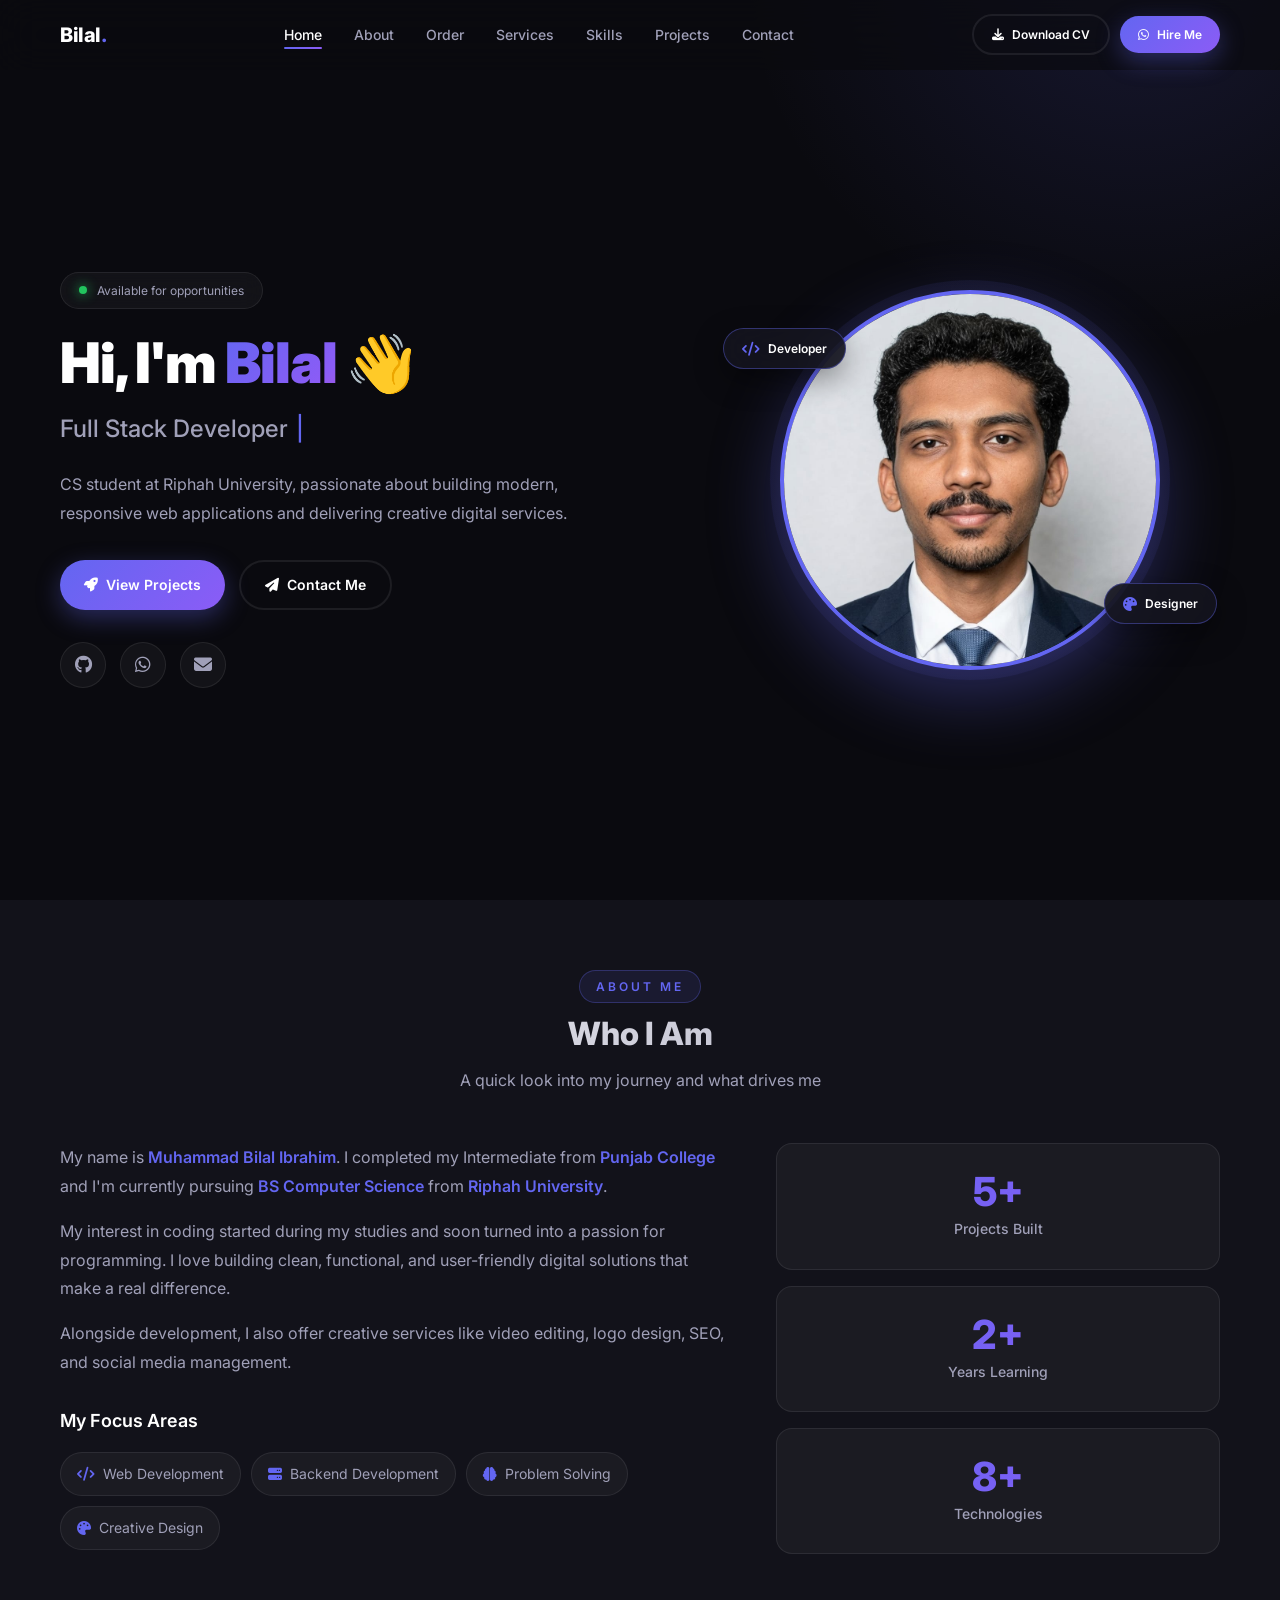
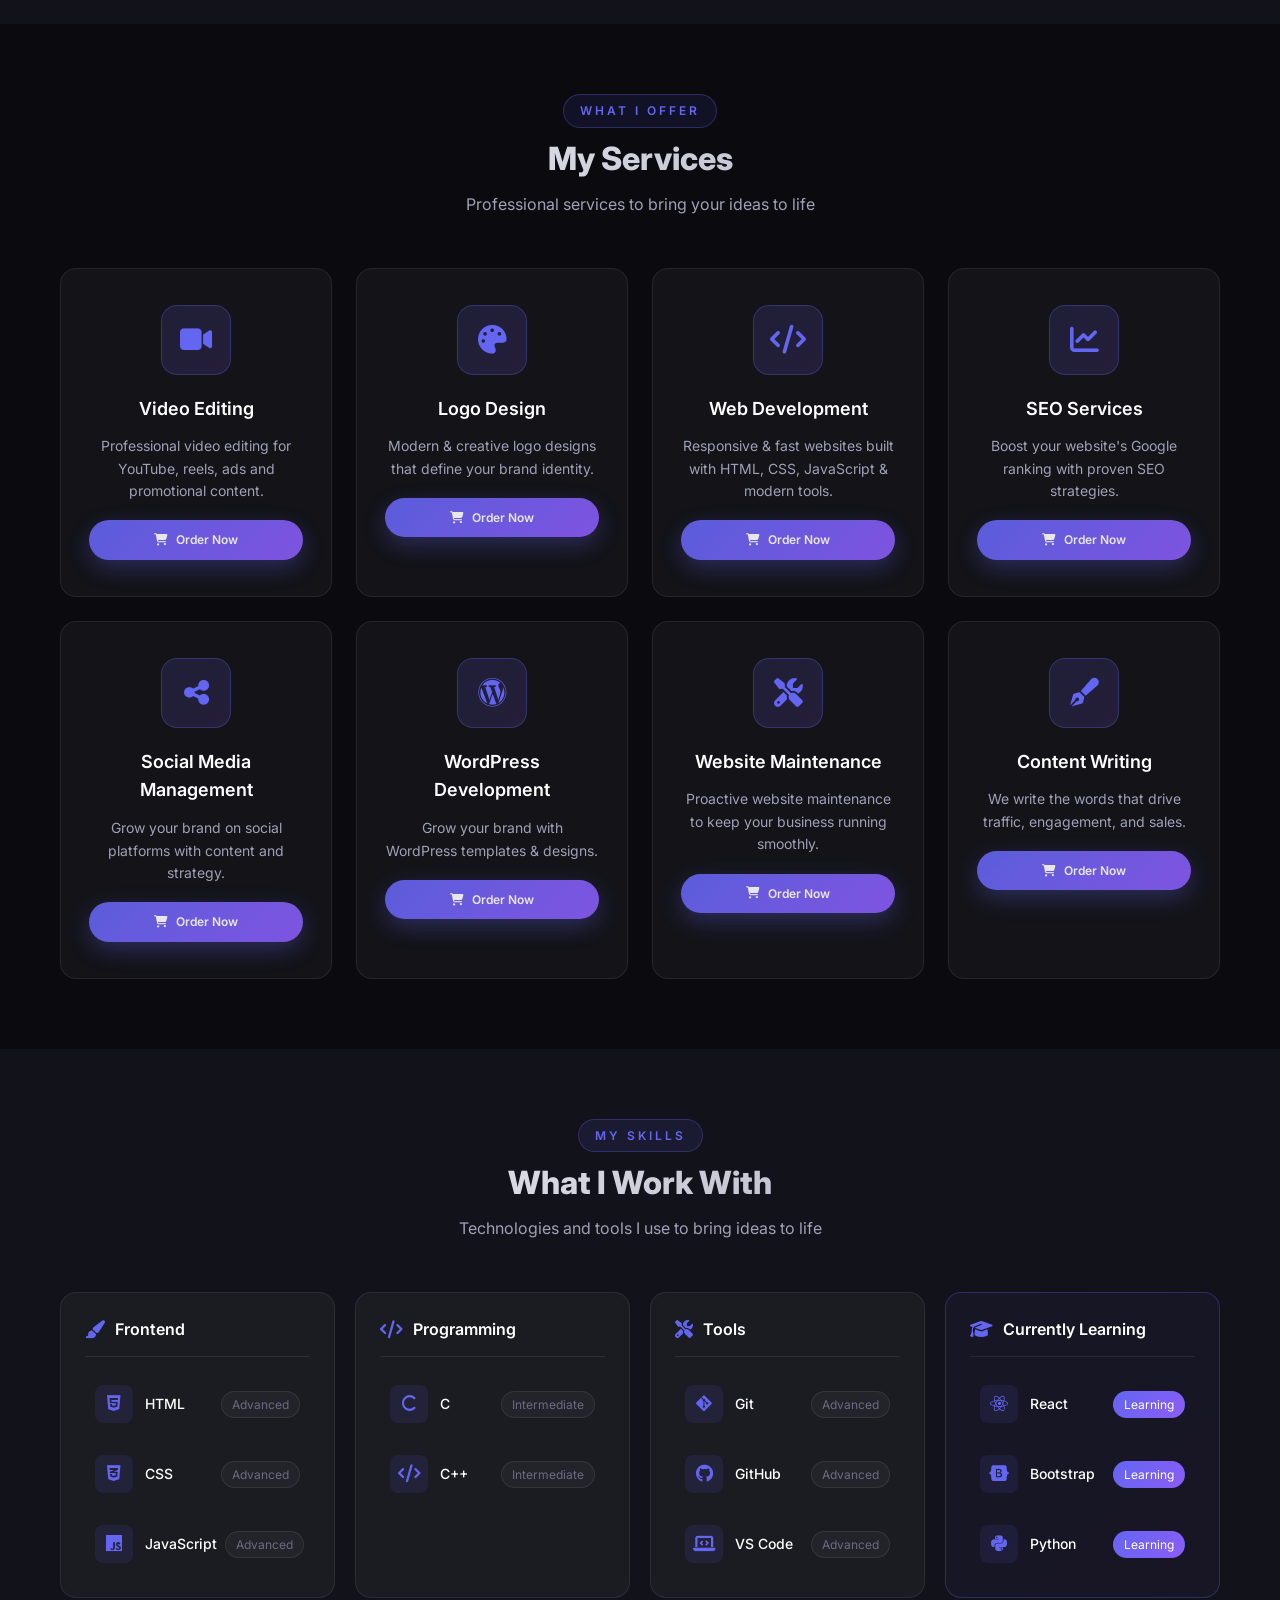
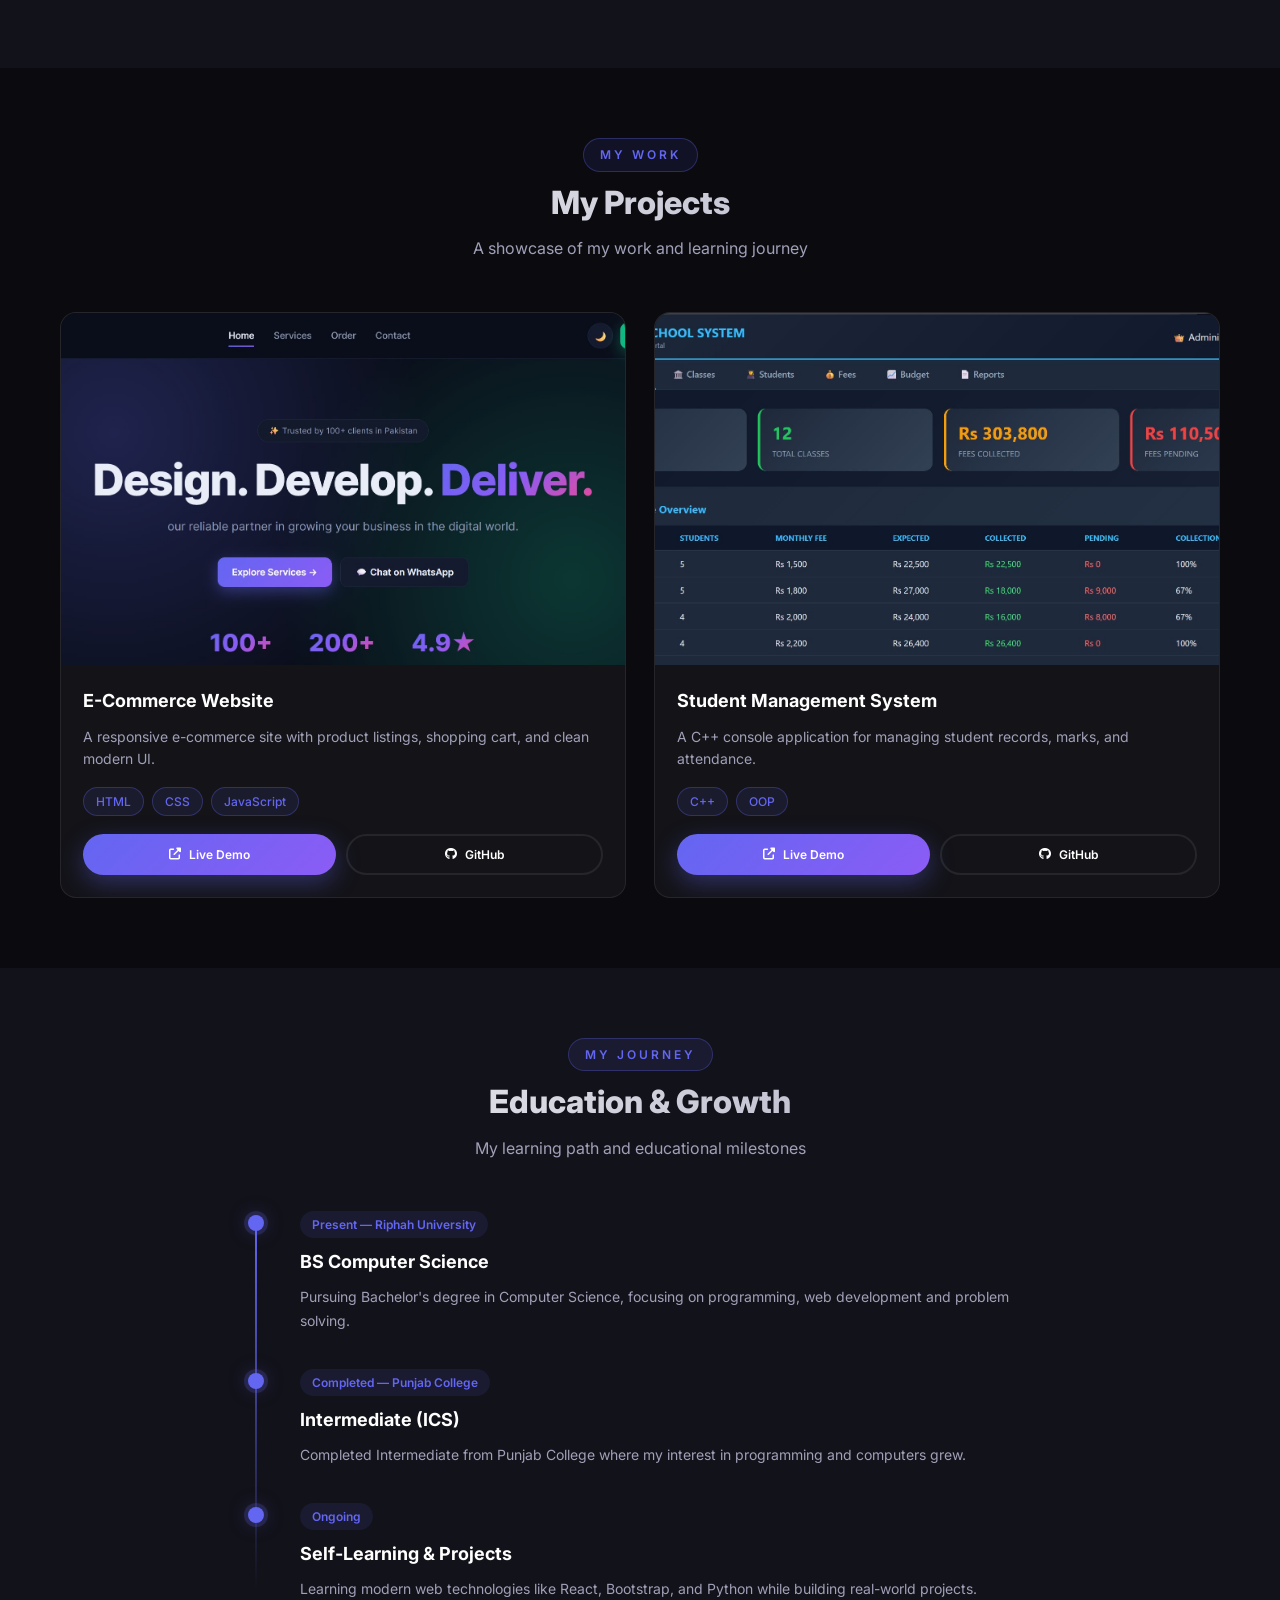
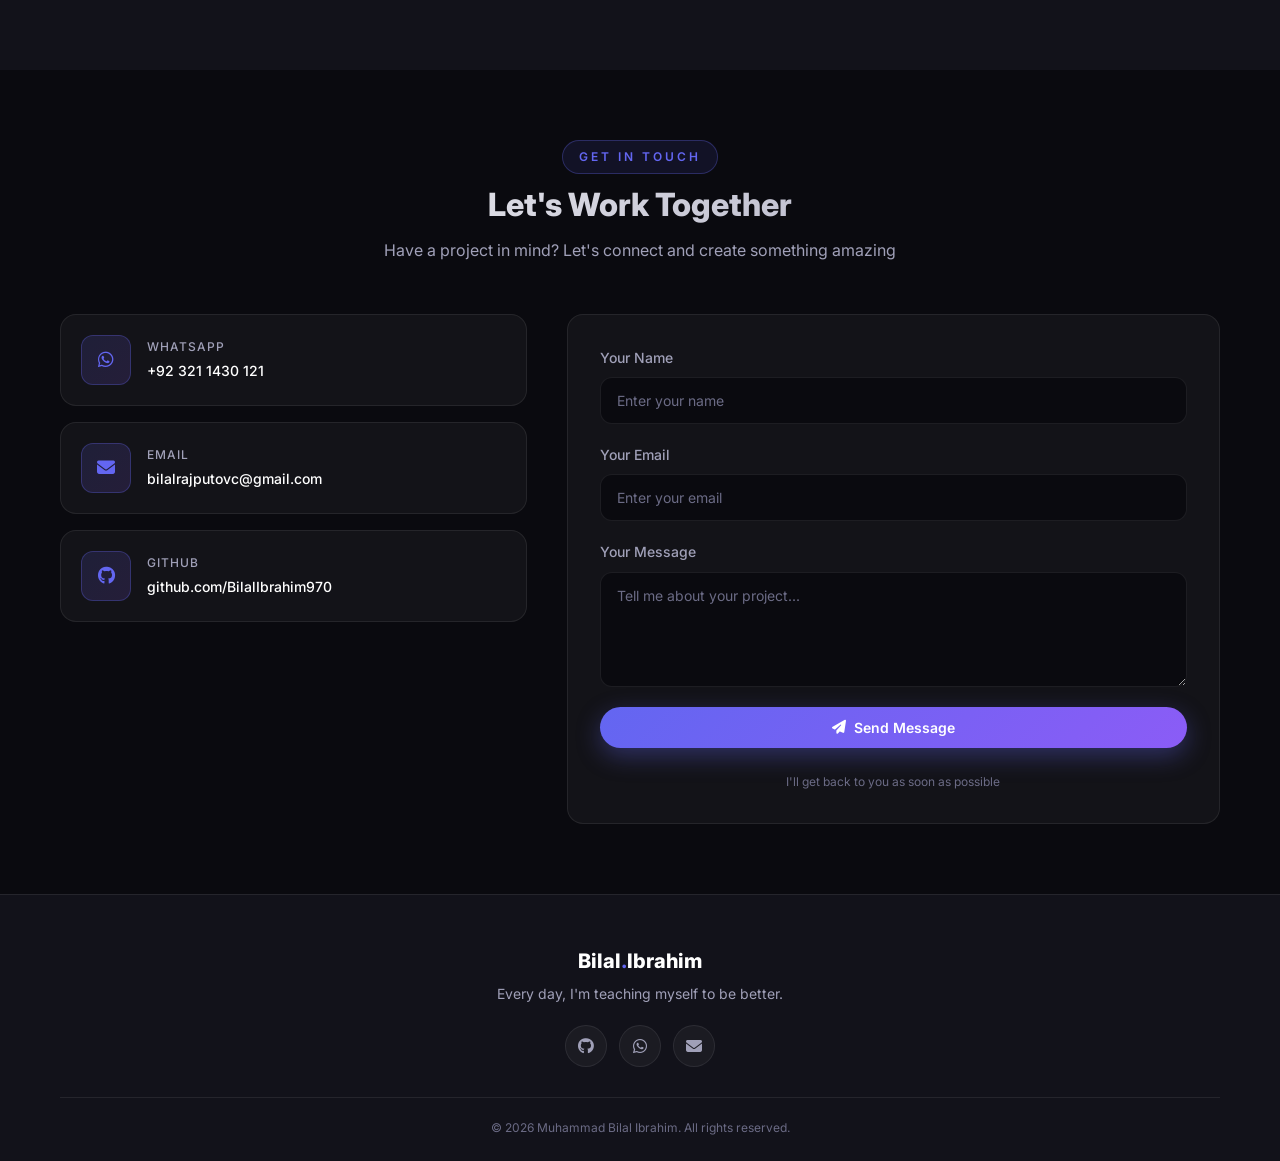
==== commit aac45f06: "Add files via upload" ====
--- a/index.html
+++ b/index.html
@@ -3,100 +3,134 @@
 <head>
     <meta charset="UTF-8">
     <meta name="viewport" content="width=device-width, initial-scale=1.0">
-    <meta name="description" content="Bilal Ibrahim - Aspiring Web Developer Portfolio">
-    <title>Bilal | Web Developer</title>
-    
+    <meta name="description" content="Muhammad Bilal Ibrahim - Full Stack Developer & Creative Designer Portfolio">
+    <meta name="author" content="Muhammad Bilal Ibrahim">
+    <title>Muhammad Bilal Ibrahim | Developer & Designer</title>
+
     <!-- Fonts -->
     <link rel="preconnect" href="https://fonts.googleapis.com">
     <link rel="preconnect" href="https://fonts.gstatic.com" crossorigin>
-    <link href="https://fonts.googleapis.com/css2?family=Inter:wght@300;400;500;600;700;800&display=swap" rel="stylesheet">
+    <link href="https://fonts.googleapis.com/css2?family=Inter:wght@300;400;500;600;700;800;900&display=swap" rel="stylesheet">
+    
+    <!-- Icons -->
     <link rel="stylesheet" href="https://cdnjs.cloudflare.com/ajax/libs/font-awesome/6.5.0/css/all.min.css">
-    
     <!-- CSS -->
     <link rel="stylesheet" href="style.css">
 </head>
 <body>
+
     <!-- ============================================ -->
     <!-- NAVBAR                                       -->
     <!-- ============================================ -->
     <nav class="navbar" id="navbar">
         <div class="container navbar-container">
             <a href="#home" class="navbar-logo">
-                BILAL<span class="logo-dot">.</span>IBRAHIM
+                Bilal<span>.</span>
             </a>
-            
+
             <ul class="navbar-links" id="navbarLinks">
                 <li><a href="#home" class="nav-link active">Home</a></li>
                 <li><a href="#about" class="nav-link">About</a></li>
+                <li><a href="#order.html" class="nav-link">Order</a></li>
+                <li><a href="#services" class="nav-link">Services</a></li>
                 <li><a href="#skills" class="nav-link">Skills</a></li>
                 <li><a href="#projects" class="nav-link">Projects</a></li>
                 <li><a href="#contact" class="nav-link">Contact</a></li>
             </ul>
-            
+
             <div class="navbar-actions">
-                <a href="https://drive.google.com/file/d/1_sWfsaLNudjVKMAMM6HMQ6qjUZszY1_3/view?usp=drivesdk" class="btn btn-primary btn-cv">
+                <a href="https://drive.google.com/file/d/1_sWfsaLNudjVKMAMM6HMQ6qjUZszY1_3/view?usp=drivesdk"
+                   target="_blank"
+                   rel="noopener" 
+                   class="btn btn-outline btn-cv">
                     <i class="fas fa-download"></i>
                     <span>Download CV</span>
                 </a>
-                <button class="theme-toggle" id="themeToggle">
-                    <i class="fas fa-moon" id="themeIcon"></i>
+                <a href="https://wa.me/923211430121" target="_blank" rel="noopener" class="btn btn-primary btn-hire">
+                    <i class="fab fa-whatsapp"></i>
+                    <span>Hire Me</span>
+                </a>
+                <button class="hamburger" id="hamburger" aria-label="Menu" aria-expanded="false">
+                    <span></span>
+                    <span></span>
+                    <span></span>
                 </button>
-                <button class="hamburger" id="hamburger" aria-label="Menu">
-                    <span class="hamburger-line"></span>
-                    <span class="hamburger-line"></span>
-                    <span class="hamburger-line"></span>
-                </button>
             </div>
         </div>
     </nav>
 
     <!-- ============================================ -->
-    <!-- HERO SECTION                                -->
-    <!-- ============================================ -->
-    <section id="home" class="section hero">
+    <!-- HERO SECTION                                 -->
+    <!-- ============================================ -->
+    <section id="home" class="hero">
         <div class="container hero-container">
-            <!-- Profile Image - Top on Mobile -->
+
+            <div class="hero-content">
+                <div class="hero-badge">
+                    <span class="badge-dot"></span>
+                    Available for opportunities
+                </div>
+
+                <h1 class="hero-title">
+                    Hi, I'm <span class="gradient-text">Bilal</span> 👋
+                </h1>
+
+                <h2 class="hero-subtitle">
+                    <span id="typed-text"></span>
+                </h2>
+
+                <p class="hero-description">
+                    CS student at Riphah University, passionate about building modern, 
+                    responsive web applications and delivering creative digital services.
+                </p>
+
+                <div class="hero-buttons">
+                    <a href="#projects" class="btn btn-primary">
+                        <i class="fas fa-rocket"></i> View Projects
+                    </a>
+                    <a href="#contact" class="btn btn-outline">
+                        <i class="fas fa-paper-plane"></i> Contact Me
+                    </a>
+                </div>
+
+                <div class="hero-social">
+                    <a href="https://github.com/BilalIbrahim970" target="_blank" rel="noopener" aria-label="GitHub">
+                        <i class="fab fa-github"></i>
+                    </a>
+                    <a href="https://wa.me/923211430121" target="_blank" rel="noopener" aria-label="WhatsApp">
+                        <i class="fab fa-whatsapp"></i>
+                    </a>
+                    <a href="mailto:bilalrajputovc@gmail.com" aria-label="Email">
+                        <i class="fas fa-envelope"></i>
+                    </a>
+                </div>
+            </div>
+
             <div class="hero-image">
                 <div class="hero-image-wrapper">
-                    <img src="profile.jpeg" alt="Bilal Ibrahim - Profile Photo" class="hero-profile-img">
-                    <div class="hero-image-ring"></div>
-                </div>
-            </div>
-            
-            <!-- Content - Below on Mobile -->
-            <div class="hero-content">
-                <div class="hero-badge">
-                    <span class="hero-badge-dot"></span>
-                    Available for opportunities
-                </div>
-                <h1 class="hero-title">
-                    Hi, I'm <span class="hero-highlight">Bilal</span> 👋
-                </h1>
-                <h2 class="hero-subtitle">An Aspiring Web Developer</h2>
-                <p class="hero-description">
-                    I build modern, responsive and user-friendly web experiences while continuously improving my programming and development skills.
-                </p>
-                <div class="hero-buttons">
-                    <a href="#projects" class="btn btn-primary">
-                        <i class="fas fa-rocket"></i>
-                        View My Projects
-                    </a>
-                    <a href="#contact" class="btn btn-secondary">
-                        <i class="fas fa-envelope"></i>
-                        Contact Me
-                    </a>
-                </div>
-                <div class="hero-social">
-                    <a href="https://github.com/BilalIbrahim970" class="social-link" target="_blank"><i class="fab fa-github"></i></a>
-                    <a href="#" class="social-link" target="_blank"><i class="fab fa-linkedin-in"></i></a>
-                    <a href="https://api.whatsapp.com/send/?phone=923157054124&text&type=phone_number&app_absent=0" class="social-link" target="_blank"><i class="fab fa-whatsapp"></i></a>
-                </div>
-            </div>
+                    <div class="hero-glow-ring"></div>
+                    
+                    <img src="profile.jpeg" 
+                         alt="Muhammad Bilal Ibrahim" 
+                         class="hero-profile-img"
+                         onerror="this.src='https://via.placeholder.com/500x500/6366f1/ffffff?text=Bilal'">
+                    
+                    <div class="hero-float-badge badge-1">
+                        <i class="fas fa-code"></i>
+                        <span>Developer</span>
+                    </div>
+                    <div class="hero-float-badge badge-2">
+                        <i class="fas fa-palette"></i>
+                        <span>Designer</span>
+                    </div>
+                </div>
+            </div>
+
         </div>
     </section>
 
     <!-- ============================================ -->
-    <!-- ABOUT SECTION - With Counter Animation      -->
+    <!-- ABOUT SECTION                                -->
     <!-- ============================================ -->
     <section id="about" class="section about">
         <div class="container">
@@ -105,26 +139,35 @@
                 <h2 class="section-title">Who I Am</h2>
                 <p class="section-description">A quick look into my journey and what drives me</p>
             </div>
+
             <div class="about-grid">
                 <div class="about-content">
                     <p class="about-text">
-                        I'm Bilal, a university student and aspiring developer. I'm currently strengthening my programming and web development skills by building practical projects and learning modern technologies.
+                        My name is <strong>Muhammad Bilal Ibrahim</strong>. I completed my Intermediate 
+                        from <strong>Punjab College</strong> and I'm currently pursuing 
+                        <strong>BS Computer Science</strong> from <strong>Riphah University</strong>.
                     </p>
                     <p class="about-text">
-                        I enjoy turning ideas into functional, responsive and visually appealing digital experiences. My goal is to create meaningful solutions that make a difference.
+                        My interest in coding started during my studies and soon turned into a passion 
+                        for programming. I love building clean, functional, and user-friendly digital 
+                        solutions that make a real difference.
                     </p>
+                    <p class="about-text">
+                        Alongside development, I also offer creative services like video editing, 
+                        logo design, SEO, and social media management.
+                    </p>
+
                     <div class="about-focus">
                         <h3>My Focus Areas</h3>
                         <div class="focus-tags">
                             <span class="focus-tag"><i class="fas fa-code"></i> Web Development</span>
                             <span class="focus-tag"><i class="fas fa-server"></i> Backend Development</span>
-                            <span class="focus-tag"><i class="fas fa-laptop-code"></i> Programming Language</span>
                             <span class="focus-tag"><i class="fas fa-brain"></i> Problem Solving</span>
-                        </div>
-                    </div>
-                </div>
-                
-                <!-- Stats Boxes - Centered with Counters -->
+                            <span class="focus-tag"><i class="fas fa-palette"></i> Creative Design</span>
+                        </div>
+                    </div>
+                </div>
+
                 <div class="about-stats">
                     <div class="stat-card">
                         <div class="stat-number" data-count="5">0</div>
@@ -144,7 +187,96 @@
     </section>
 
     <!-- ============================================ -->
-    <!-- SKILLS SECTION                              -->
+<!-- SERVICES SECTION                             -->
+<!-- ============================================ -->
+<section id="services" class="section services">
+    <div class="container">
+        <div class="section-header">
+            <span class="section-label">What I Offer</span>
+            <h2 class="section-title">My Services</h2>
+            <p class="section-description">Professional services to bring your ideas to life</p>
+        </div>
+
+        <div class="services-grid">
+
+            <div class="service-card">
+                <div class="service-icon"><i class="fas fa-video"></i></div>
+                <h3>Video Editing</h3>
+                <p>Professional video editing for YouTube, reels, ads and promotional content.</p>
+                <a href="order.html?service=Video%20Editing" class="btn btn-primary btn-sm service-order-btn">
+                    <i class="fas fa-shopping-cart"></i> Order Now
+                </a>
+            </div>
+
+            <div class="service-card">
+                <div class="service-icon"><i class="fas fa-palette"></i></div>
+                <h3>Logo Design</h3>
+                <p>Modern & creative logo designs that define your brand identity.</p>
+                <a href="order.html?service=Logo%20Design" class="btn btn-primary btn-sm service-order-btn">
+                    <i class="fas fa-shopping-cart"></i> Order Now
+                </a>
+            </div>
+
+            <div class="service-card">
+                <div class="service-icon"><i class="fas fa-code"></i></div>
+                <h3>Web Development</h3>
+                <p>Responsive & fast websites built with HTML, CSS, JavaScript & modern tools.</p>
+                <a href="order.html?service=Web%20Development" class="btn btn-primary btn-sm service-order-btn">
+                    <i class="fas fa-shopping-cart"></i> Order Now
+                </a>
+            </div>
+
+            <div class="service-card">
+                <div class="service-icon"><i class="fas fa-chart-line"></i></div>
+                <h3>SEO Services</h3>
+                <p>Boost your website's Google ranking with proven SEO strategies.</p>
+                <a href="order.html?service=SEO%20Services" class="btn btn-primary btn-sm service-order-btn">
+                    <i class="fas fa-shopping-cart"></i> Order Now
+                </a>
+            </div>
+
+            <div class="service-card">
+                <div class="service-icon"><i class="fas fa-share-nodes"></i></div>
+                <h3>Social Media Management</h3>
+                <p>Grow your brand on social platforms with content and strategy.</p>
+                <a href="order.html?service=Social%20Media%20Management" class="btn btn-primary btn-sm service-order-btn">
+                    <i class="fas fa-shopping-cart"></i> Order Now
+                </a>
+            </div>
+
+            <div class="service-card">
+                <div class="service-icon"><i class="fab fa-wordpress"></i></div>
+                <h3>WordPress Development</h3>
+                <p>Grow your brand with WordPress templates & designs.</p>
+                <a href="order.html?service=WordPress%20Development" class="btn btn-primary btn-sm service-order-btn">
+                    <i class="fas fa-shopping-cart"></i> Order Now
+                </a>
+            </div>
+
+            <div class="service-card">
+                <div class="service-icon"><i class="fas fa-screwdriver-wrench"></i></div>
+                <h3>Website Maintenance</h3>
+                <p>Proactive website maintenance to keep your business running smoothly.</p>
+                <a href="order.html?service=Website%20Maintenance" class="btn btn-primary btn-sm service-order-btn">
+                    <i class="fas fa-shopping-cart"></i> Order Now
+                </a>
+            </div>
+
+            <div class="service-card">
+                <div class="service-icon"><i class="fas fa-pen-fancy"></i></div>
+                <h3>Content Writing</h3>
+                <p>We write the words that drive traffic, engagement, and sales.</p>
+                <a href="order.html?service=Content%20Writing" class="btn btn-primary btn-sm service-order-btn">
+                    <i class="fas fa-shopping-cart"></i> Order Now
+                </a>
+            </div>
+
+        </div>
+    </div>
+</section>
+
+    <!-- ============================================ -->
+    <!-- SKILLS SECTION                               -->
     <!-- ============================================ -->
     <section id="skills" class="section skills">
         <div class="container">
@@ -153,33 +285,34 @@
                 <h2 class="section-title">What I Work With</h2>
                 <p class="section-description">Technologies and tools I use to bring ideas to life</p>
             </div>
+
             <div class="skills-grid">
+
                 <!-- Frontend -->
                 <div class="skill-category">
                     <h3 class="skill-category-title">
-                        <i class="fas fa-paint-brush"></i>
-                        Frontend
+                        <i class="fas fa-paint-brush"></i> Frontend
                     </h3>
                     <div class="skill-items">
                         <div class="skill-item">
                             <div class="skill-icon"><i class="fab fa-html5"></i></div>
                             <div class="skill-info">
                                 <span class="skill-name">HTML</span>
-                                <span class="skill-level">Proficient</span>
+                                <span class="skill-level">Advanced</span>
                             </div>
                         </div>
                         <div class="skill-item">
                             <div class="skill-icon"><i class="fab fa-css3-alt"></i></div>
                             <div class="skill-info">
                                 <span class="skill-name">CSS</span>
-                                <span class="skill-level">Proficient</span>
+                                <span class="skill-level">Advanced</span>
                             </div>
                         </div>
                         <div class="skill-item">
                             <div class="skill-icon"><i class="fab fa-js"></i></div>
                             <div class="skill-info">
                                 <span class="skill-name">JavaScript</span>
-                                <span class="skill-level">Intermediate</span>
+                                <span class="skill-level">Advanced</span>
                             </div>
                         </div>
                     </div>
@@ -188,12 +321,18 @@
                 <!-- Programming -->
                 <div class="skill-category">
                     <h3 class="skill-category-title">
-                        <i class="fas fa-code"></i>
-                        Programming
+                        <i class="fas fa-code"></i> Programming
                     </h3>
                     <div class="skill-items">
                         <div class="skill-item">
-                            <div class="skill-icon"><i class="fas fa-tools"></i></div>
+                            <div class="skill-icon"><i class="fas fa-c"></i></div>
+                            <div class="skill-info">
+                                <span class="skill-name">C</span>
+                                <span class="skill-level">Intermediate</span>
+                            </div>
+                        </div>
+                        <div class="skill-item">
+                            <div class="skill-icon"><i class="fas fa-code"></i></div>
                             <div class="skill-info">
                                 <span class="skill-name">C++</span>
                                 <span class="skill-level">Intermediate</span>
@@ -205,91 +344,96 @@
                 <!-- Tools -->
                 <div class="skill-category">
                     <h3 class="skill-category-title">
-                        <i class="fas fa-tools"></i>
-                        Tools
+                        <i class="fas fa-tools"></i> Tools
                     </h3>
                     <div class="skill-items">
                         <div class="skill-item">
                             <div class="skill-icon"><i class="fab fa-git-alt"></i></div>
                             <div class="skill-info">
                                 <span class="skill-name">Git</span>
-                                <span class="skill-level">Familiar</span>
+                                <span class="skill-level">Advanced</span>
                             </div>
                         </div>
                         <div class="skill-item">
                             <div class="skill-icon"><i class="fab fa-github"></i></div>
                             <div class="skill-info">
                                 <span class="skill-name">GitHub</span>
-                                <span class="skill-level">Familiar</span>
-                            </div>
-                        </div>
-                        <div class="skill-item">
-                            <div class="skill-icon"><i class="fas fa-code"></i></div>
+                                <span class="skill-level">Advanced</span>
+                            </div>
+                        </div>
+                        <div class="skill-item">
+                            <div class="skill-icon"><i class="fas fa-laptop-code"></i></div>
                             <div class="skill-info">
                                 <span class="skill-name">VS Code</span>
-                                <span class="skill-level">Proficient</span>
-                            </div>
-                        </div>
-                    </div>
-                </div>
-
-                <!-- Currently Learning -->
+                                <span class="skill-level">Advanced</span>
+                            </div>
+                        </div>
+                    </div>
+                </div>
+
+                <!-- Learning -->
                 <div class="skill-category learning-category">
                     <h3 class="skill-category-title">
-                        <i class="fas fa-graduation-cap"></i>
-                        Currently Learning
+                        <i class="fas fa-graduation-cap"></i> Currently Learning
                     </h3>
                     <div class="skill-items">
-                        <div class="skill-item learning-item">
+                        <div class="skill-item">
                             <div class="skill-icon"><i class="fab fa-react"></i></div>
                             <div class="skill-info">
                                 <span class="skill-name">React</span>
                                 <span class="skill-level learning-badge">Learning</span>
                             </div>
                         </div>
-                        <div class="skill-item learning-item">
-                            <div class="skill-icon"><i class="fab fa-node-js"></i></div>
-                            <div class="skill-info">
-                                <span class="skill-name">Node.js</span>
+                        <div class="skill-item">
+                            <div class="skill-icon"><i class="fab fa-bootstrap"></i></div>
+                            <div class="skill-info">
+                                <span class="skill-name">Bootstrap</span>
                                 <span class="skill-level learning-badge">Learning</span>
                             </div>
                         </div>
-                        <div class="skill-item learning-item">
-                            <div class="skill-icon"><i class="fas fa-database"></i></div>
-                            <div class="skill-info">
-                                <span class="skill-name">Backend Development</span>
+                        <div class="skill-item">
+                            <div class="skill-icon"><i class="fab fa-python"></i></div>
+                            <div class="skill-info">
+                                <span class="skill-name">Python</span>
                                 <span class="skill-level learning-badge">Learning</span>
                             </div>
                         </div>
                     </div>
                 </div>
+
             </div>
         </div>
     </section>
 
     <!-- ============================================ -->
-    <!-- PROJECTS SECTION - 4 Boxes (2x2 Grid)       -->
+    <!-- PROJECTS SECTION                             -->
     <!-- ============================================ -->
     <section id="projects" class="section projects">
         <div class="container">
             <div class="section-header">
-                <span class="section-label">My Projects</span>
-                <h2 class="section-title">What I've Built</h2>
+                <span class="section-label">My Work</span>
+                <h2 class="section-title">My Projects</h2>
                 <p class="section-description">A showcase of my work and learning journey</p>
             </div>
+
             <div class="projects-grid">
-                <!-- Project 1 -->
-                <div class="project-card">
+
+                <!-- Project 1: E-Commerce -->
+                <article class="project-card">
                     <div class="project-image">
-                        <div class="project-image-placeholder">
-                            <i class="fas fa-gift"></i>
-                            <span>Project Preview</span>
+                        <img src="ecommerceimage.jpg" 
+                             alt="E-Commerce Website"
+                             class="project-img"
+                             loading="lazy"
+                             onerror="this.src='https://via.placeholder.com/600x400/6366f1/ffffff?text=E-Commerce+Store'">
+                        <div class="project-overlay">
+                            <span><i class="fas fa-eye"></i> View Project</span>
                         </div>
                     </div>
                     <div class="project-content">
-                        <h3 class="project-title">Birthday Interactive Website</h3>
+                        <h3 class="project-title">E-Commerce Website</h3>
                         <p class="project-description">
-                            An interactive birthday celebration website with animations.
+                            A responsive e-commerce site with product listings, shopping cart, and clean modern UI.
                         </p>
                         <div class="project-tech">
                             <span class="tech-tag">HTML</span>
@@ -297,115 +441,62 @@
                             <span class="tech-tag">JavaScript</span>
                         </div>
                         <div class="project-links">
-                            <a href="#" class="btn btn-primary btn-sm">
-                                <i class="fas fa-external-link-alt"></i>
-                                Live Demo
+                            <a href="https://bilalibrahim970.github.io/pixel-craft/index.html" 
+                               class="btn btn-primary btn-sm"
+                               target="_blank" rel="noopener noreferrer">
+                                <i class="fas fa-external-link-alt"></i> Live Demo
                             </a>
-                            <a href="#" class="btn btn-secondary btn-sm">
-                                <i class="fab fa-github"></i>
-                                GitHub
+                            <a href="https://github.com/BilalIbrahim970" 
+                               class="btn btn-outline btn-sm"
+                               target="_blank" rel="noopener noreferrer">
+                                <i class="fab fa-github"></i> GitHub
                             </a>
                         </div>
                     </div>
-                </div>
-
-                <!-- Project 2 -->
-                <div class="project-card">
+                </article>
+
+                <!-- Project 2: Student Management -->
+                <article class="project-card">
                     <div class="project-image">
-                        <div class="project-image-placeholder">
-                            <i class="fas fa-cloud-sun"></i>
-                            <span>Project Preview</span>
-                        </div>
-                    </div>
-                    <div class="project-content">
-                        <h3 class="project-title">Weather Application</h3>
-                        <p class="project-description">
-                            A real-time weather app with current conditions and forecasts.
-                        </p>
-                        <div class="project-tech">
-                            <span class="tech-tag">HTML</span>
-                            <span class="tech-tag">CSS</span>
-                            <span class="tech-tag">JavaScript</span>
-                            <span class="tech-tag">API</span>
-                        </div>
-                        <div class="project-links">
-                            <a href="#" class="btn btn-primary btn-sm">
-                                <i class="fas fa-external-link-alt"></i>
-                                Live Demo
-                            </a>
-                            <a href="#" class="btn btn-secondary btn-sm">
-                                <i class="fab fa-github"></i>
-                                GitHub
-                            </a>
-                        </div>
-                    </div>
-                </div>
-
-                <!-- Project 3 -->
-                <div class="project-card">
-                    <div class="project-image">
-                        <div class="project-image-placeholder">
-                            <i class="fas fa-user-graduate"></i>
-                            <span>Project Preview</span>
+                        <img src="student.jpg" 
+                             alt="Student Management System"
+                             class="project-img"
+                             loading="lazy"
+                             onerror="this.src='https://via.placeholder.com/600x400/22c55e/ffffff?text=Student+System'">
+                        <div class="project-overlay">
+                            <span><i class="fas fa-eye"></i> View Project</span>
                         </div>
                     </div>
                     <div class="project-content">
                         <h3 class="project-title">Student Management System</h3>
                         <p class="project-description">
-                            A C++ console app for managing student records.
+                            A C++ console application for managing student records, marks, and attendance.
                         </p>
                         <div class="project-tech">
                             <span class="tech-tag">C++</span>
+                            <span class="tech-tag">OOP</span>
                         </div>
                         <div class="project-links">
-                            <a href="#" class="btn btn-primary btn-sm">
-                                <i class="fas fa-external-link-alt"></i>
-                                Live Demo
+                            <a href="https://bilalibrahim970.github.io/student-portal/" 
+                               class="btn btn-primary btn-sm"
+                               target="_blank" rel="noopener noreferrer">
+                                <i class="fas fa-external-link-alt"></i> Live Demo
                             </a>
-                            <a href="#https://bilalibrahim970.github.io/pixel-craft/index.html" class="btn btn-secondary btn-sm">
-                                <i class="fab fa-github"></i>
-                                GitHub
+                            <a href="https://github.com/BilalIbrahim970" 
+                               class="btn btn-outline btn-sm"
+                               target="_blank" rel="noopener noreferrer">
+                                <i class="fab fa-github"></i> GitHub
                             </a>
                         </div>
                     </div>
-                </div>
-
-                <!-- Project 4 -->
-                <div class="project-card">
-                    <div class="project-image">
-                        <div class="project-image-placeholder">
-                            <i class="fas fa-shopping-cart"></i>
-                            <span>Project Preview</span>
-                        </div>
-                    </div>
-                    <div class="project-content">
-                        <h3 class="project-title">E-Commerce Website</h3>
-                        <p class="project-description">
-                            A responsive e-commerce site with product listings and cart.
-                        </p>
-                        <div class="project-tech">
-                            <span class="tech-tag">HTML</span>
-                            <span class="tech-tag">CSS</span>
-                            <span class="tech-tag">JavaScript</span>
-                        </div>
-                        <div class="project-links">
-                            <a href="#https://bilalibrahim970.github.io/pixel-craft/index.html" class="btn btn-primary btn-sm">
-                                <i class="fas fa-external-link-alt"></i>
-                                Live Demo
-                            </a>
-                            <a href="#" class="btn btn-secondary btn-sm">
-                                <i class="fab fa-github"></i>
-                                GitHub
-                            </a>
-                        </div>
-                    </div>
-                </div>
+                </article>
+
             </div>
         </div>
     </section>
 
     <!-- ============================================ -->
-    <!-- EDUCATION SECTION                           -->
+    <!-- EDUCATION SECTION                            -->
     <!-- ============================================ -->
     <section id="education" class="section education">
         <div class="container">
@@ -414,170 +505,154 @@
                 <h2 class="section-title">Education & Growth</h2>
                 <p class="section-description">My learning path and educational milestones</p>
             </div>
+
             <div class="timeline">
+
                 <div class="timeline-item">
                     <div class="timeline-dot"></div>
                     <div class="timeline-content">
-                        <span class="timeline-date">2026 — Riphah University Harbanspura Campus</span>
-                        <h3 class="timeline-title">University Education</h3>
-                        <p class="timeline-description">Pursuing Bachelor's Degree in Computer Sciences (CS Field)</p>
-                    </div>
-                </div>
+                        <span class="timeline-date">Present — Riphah University</span>
+                        <h3 class="timeline-title">BS Computer Science</h3>
+                        <p class="timeline-description">
+                            Pursuing Bachelor's degree in Computer Science, focusing on programming, 
+                            web development and problem solving.
+                        </p>
+                    </div>
+                </div>
+
                 <div class="timeline-item">
                     <div class="timeline-dot"></div>
                     <div class="timeline-content">
-                        <span class="timeline-date">2025 — Learning Phase</span>
-                        <h3 class="timeline-title">Programming & Web Development</h3>
-                        <p class="timeline-description">Self-learning through online courses, documentation, and building projects</p>
-                    </div>
-                </div>
+                        <span class="timeline-date">Completed — Punjab College</span>
+                        <h3 class="timeline-title">Intermediate (ICS)</h3>
+                        <p class="timeline-description">
+                            Completed Intermediate from Punjab College where my interest in 
+                            programming and computers grew.
+                        </p>
+                    </div>
+                </div>
+
                 <div class="timeline-item">
                     <div class="timeline-dot"></div>
                     <div class="timeline-content">
-                        <span class="timeline-date">2026</span>
-                        <h3 class="timeline-title">Started Building Practical Projects</h3>
-                        <p class="timeline-description">Applying skills through real-world projects and building a portfolio</p>
-                    </div>
-                </div>
+                        <span class="timeline-date">Ongoing</span>
+                        <h3 class="timeline-title">Self-Learning & Projects</h3>
+                        <p class="timeline-description">
+                            Learning modern web technologies like React, Bootstrap, and Python 
+                            while building real-world projects.
+                        </p>
+                    </div>
+                </div>
+
             </div>
         </div>
     </section>
 
     <!-- ============================================ -->
-    <!-- LEARNING & CERTIFICATIONS                   -->
-    <!-- ============================================ -->
-    <section id="learning" class="section learning">
-        <div class="container">
-            <div class="learning-grid">
-                <!-- Certifications -->
-                <div class="learning-card">
-                    <div class="learning-card-header">
-                        <i class="fas fa-certificate"></i>
-                        <h3>Certifications</h3>
-                    </div>
-                    <div class="learning-content">
-                        <div class="certification-item">
-                            <div class="cert-icon"><i class="fas fa-code"></i></div>
-                            <div class="cert-info">
-                                <h4>Web Development Basics</h4>
-                                <p>Online Course • 2025</p>
-                            </div>
-                        </div>
-                        <div class="certification-item">
-                            <div class="cert-icon"><i class="fas fa-lock"></i></div>
-                            <div class="cert-info">
-                                <h4>System IT Management & Administration</h4>
-                                <p>Course • 2025</p>
-                            </div>
-                        </div>
-                        <p class="cert-note"></p>
-                    </div>
-                </div>
-                
-                <!-- Currently Learning -->
-                <div class="learning-card">
-                    <div class="learning-card-header">
-                        <i class="fas fa-rocket"></i>
-                        <h3>Currently Learning 🚀</h3>
-                    </div>
-                    <div class="learning-content">
-                        <div class="currently-learning-items">
-                            <span class="learning-tag"><i class="fab fa-js"></i> JavaScript</span>
-                            <span class="learning-tag"><i class="fab fa-react"></i> React</span>
-                            <span class="learning-tag"><i class="fab fa-node-js"></i> Node.js</span>
-                            <span class="learning-tag"><i class="fas fa-server"></i> Backend Development</span>
-                            <span class="learning-tag"><i class="fab fa-git-alt"></i> Git/GitHub</span>
-                            <span class="learning-tag"><i class="fas fa-shield-alt"></i> Cybersecurity Fundamentals</span>
-                        </div>
-                        <p class="learning-note">Continuously improving and expanding my skills</p>
-                    </div>
-                </div>
-            </div>
-        </div>
-    </section>
-
-    <!-- ============================================ -->
-    <!-- CONTACT SECTION                             -->
+    <!-- CONTACT SECTION                              -->
     <!-- ============================================ -->
     <section id="contact" class="section contact">
         <div class="container">
             <div class="section-header">
                 <span class="section-label">Get In Touch</span>
-                <h2 class="section-title">Let's Build Something Together</h2>
+                <h2 class="section-title">Let's Work Together</h2>
                 <p class="section-description">Have a project in mind? Let's connect and create something amazing</p>
             </div>
+
             <div class="contact-grid">
+
                 <div class="contact-info">
-                    <div class="contact-item">
+
+                    <a href="https://wa.me/923211430121" target="_blank" rel="noopener" class="contact-item">
+                        <div class="contact-icon"><i class="fab fa-whatsapp"></i></div>
+                        <div class="contact-detail">
+                            <h4>WhatsApp</h4>
+                            <p>+92 321 1430 121</p>
+                        </div>
+                    </a>
+
+                    <a href="mailto:bilalrajputovc@gmail.com" class="contact-item">
                         <div class="contact-icon"><i class="fas fa-envelope"></i></div>
                         <div class="contact-detail">
                             <h4>Email</h4>
-                            <p><a href="mailto:bilalrajputovc@gmail.com">bilalrajputovc@gmail.com</a></p>
-                        </div>
-                    </div>
-                    <div class="contact-item">
+                            <p>bilalrajputovc@gmail.com</p>
+                        </div>
+                    </a>
+
+                    <a href="https://github.com/BilalIbrahim970" target="_blank" rel="noopener" class="contact-item">
                         <div class="contact-icon"><i class="fab fa-github"></i></div>
                         <div class="contact-detail">
                             <h4>GitHub</h4>
-                            <p><a href="https://github.com/BilalIbrahim970" target="_blank">github.com/BilalIbrahim970</a></p>
-                        </div>
-                    </div>
-                    <div class="contact-item">
-                        <div class="contact-icon"><i class="fab fa-whatsapp"></i></div>
-                        <div class="contact-detail">
-                            <h4>WhatsApp</h4>
-                            <p><a href="https://api.whatsapp.com/send/?phone=923157054124&text&type=phone_number&app_absent=0" target="_blank">03157054124</a></p>
-                        </div>
-                    </div>
-                </div>
+                            <p>github.com/BilalIbrahim970</p>
+                        </div>
+                    </a>
+
+                </div>
+
                 <div class="contact-form-wrapper">
                     <form class="contact-form" id="contactForm">
                         <div class="form-group">
                             <label for="name">Your Name</label>
-                            <input type="text" id="name" name="name" placeholder="Peter Parker" required>
+                            <input type="text" id="name" name="name" placeholder="Enter your name" required>
                         </div>
                         <div class="form-group">
                             <label for="email">Your Email</label>
-                            <input type="email" id="email" name="email" placeholder="peter@example.com" required>
+                            <input type="email" id="email" name="email" placeholder="Enter your email" required>
                         </div>
                         <div class="form-group">
                             <label for="message">Your Message</label>
-                            <textarea id="message" name="message" rows="5" placeholder="Tell me about your Project..." required></textarea>
+                            <textarea id="message" name="message" rows="5" placeholder="Tell me about your project..." required></textarea>
                         </div>
                         <button type="submit" class="btn btn-primary btn-full">
-                            <i class="fas fa-paper-plane"></i>
-                            Send Message
+                            <i class="fas fa-paper-plane"></i> Send Message
                         </button>
-                        <p class="form-note">* Kindly provide your Details</p>
+                        <p class="form-note">I'll get back to you as soon as possible</p>
                     </form>
                 </div>
+
             </div>
         </div>
     </section>
 
     <!-- ============================================ -->
-    <!-- FOOTER                                      -->
+    <!-- FOOTER                                       -->
     <!-- ============================================ -->
     <footer class="footer">
         <div class="container">
             <div class="footer-content">
+
                 <div class="footer-brand">
-                    <h3>BILAL<span class="logo-dot">.</span>IBRAHIM</h3>
-                    <p>Every day, I am teaching myself to be better.</p>
-                </div>
+                    <h3>Bilal<span>.</span>Ibrahim</h3>
+                    <p>Every day, I'm teaching myself to be better.</p>
+                </div>
+
                 <div class="footer-social">
-                    <a href="https://github.com/BilalIbrahim970" aria-label="GitHub" target="_blank"><i class="fab fa-github"></i></a>
-                    <a href="https://api.whatsapp.com/send/?phone=923157054124&text&type=phone_number&app_absent=0" aria-label="WhatsApp" target="_blank"><i class="fab fa-whatsapp"></i></a>
-                    <a href="mailto:bilalrajputovc@gmail.com" aria-label="Email"><i class="fas fa-envelope"></i></a>
-                </div>
-                <div class="footer-bottom">
-                    <p>&copy; 2026 Bilal. All Rights Reserved.</p>
-                </div>
+                    <a href="https://github.com/BilalIbrahim970" target="_blank" rel="noopener" aria-label="GitHub">
+                        <i class="fab fa-github"></i>
+                    </a>
+                    <a href="https://wa.me/923211430121" target="_blank" rel="noopener" aria-label="WhatsApp">
+                        <i class="fab fa-whatsapp"></i>
+                    </a>
+                    <a href="mailto:bilalrajputovc@gmail.com" aria-label="Email">
+                        <i class="fas fa-envelope"></i>
+                    </a>
+                </div>
+
+            </div>
+
+            <div class="footer-bottom">
+                <p>© <span id="year"></span> Muhammad Bilal Ibrahim. All rights reserved.</p>
             </div>
         </div>
     </footer>
 
-    <!-- JavaScript -->
+    <!-- Back to Top -->
+    <button class="back-to-top" id="backToTop" aria-label="Back to top">
+        <i class="fas fa-arrow-up"></i>
+    </button>
+
+    <!-- JS -->
     <script src="script.js"></script>
+
 </body>
-</html>
+</html>
--- a/style.css
+++ b/style.css
@@ -1,54 +1,45 @@
 /* ============================================ */
-/* ROOT VARIABLES                              */
-/* ============================================ */
-
+/* ROOT VARIABLES                               */
+/* ============================================ */
 :root {
     --bg-primary: #0a0a0f;
     --bg-secondary: #12121a;
-    --bg-card: rgba(255, 255, 255, 0.05);
+    --bg-card: rgba(255, 255, 255, 0.04);
+    --bg-card-hover: rgba(255, 255, 255, 0.07);
     --text-primary: #ffffff;
     --text-secondary: #a0a0b8;
     --text-muted: #6b6b85;
-    --accent-primary: #6366f1;
-    --accent-secondary: #8b5cf6;
-    --accent-glow: rgba(99, 102, 241, 0.3);
-    --border-color: rgba(255, 255, 255, 0.08);
-    --shadow-color: rgba(0, 0, 0, 0.4);
-    --font-family: 'Inter', sans-serif;
-    
-    --font-size-xs: 0.7rem;
-    --font-size-sm: 0.8rem;
-    --font-size-base: 0.9rem;
-    --font-size-lg: 1rem;
-    --font-size-xl: 1.2rem;
-    --font-size-2xl: 1.4rem;
-    --font-size-3xl: 1.8rem;
-    --font-size-4xl: 2.2rem;
-    
-    --spacing-xs: 0.2rem;
-    --spacing-sm: 0.5rem;
-    --spacing-md: 0.8rem;
-    --spacing-lg: 1.2rem;
-    --spacing-xl: 1.5rem;
-    --spacing-2xl: 2rem;
-    --spacing-3xl: 2.5rem;
-    --spacing-4xl: 3rem;
-    
-    --radius-sm: 0.5rem;
-    --radius-md: 0.8rem;
-    --radius-lg: 1rem;
-    --radius-xl: 1.2rem;
+    --accent: #6366f1;
+    --accent-light: #8b5cf6;
+    --accent-glow: rgba(99, 102, 241, 0.35);
+    --border: rgba(255, 255, 255, 0.08);
+    --border-hover: rgba(99, 102, 241, 0.5);
+    --shadow: 0 10px 40px rgba(0, 0, 0, 0.5);
+    --font: 'Inter', sans-serif;
+
+    --fs-xs: 0.75rem;
+    --fs-sm: 0.875rem;
+    --fs-base: 1rem;
+    --fs-lg: 1.125rem;
+    --fs-xl: 1.25rem;
+    --fs-2xl: 1.5rem;
+    --fs-3xl: 2rem;
+    --fs-4xl: 2.5rem;
+    --fs-5xl: 3.5rem;
+
+    --radius-sm: 8px;
+    --radius-md: 12px;
+    --radius-lg: 16px;
+    --radius-xl: 24px;
     --radius-full: 9999px;
-    
-    --transition-fast: 150ms ease;
-    --transition-base: 300ms ease;
-    --transition-slow: 500ms ease;
-}
-
-/* ============================================ */
-/* RESET & BASE                               */
-/* ============================================ */
-
+
+    --transition: 0.3s cubic-bezier(0.4, 0, 0.2, 1);
+    --transition-slow: 0.5s cubic-bezier(0.4, 0, 0.2, 1);
+}
+
+/* ============================================ */
+/* RESET                                        */
+/* ============================================ */
 * {
     margin: 0;
     padding: 0;
@@ -57,16 +48,16 @@
 
 html {
     scroll-behavior: smooth;
-    scroll-padding-top: 70px;
+    scroll-padding-top: 80px;
 }
 
 body {
-    font-family: var(--font-family);
-    background-color: var(--bg-primary);
+    font-family: var(--font);
+    background: var(--bg-primary);
     color: var(--text-primary);
     line-height: 1.6;
     overflow-x: hidden;
-    padding: 0;
+    -webkit-font-smoothing: antialiased;
 }
 
 a {
@@ -78,190 +69,193 @@
     list-style: none;
 }
 
-/* ============================================ */
-/* CONTAINER - Mobile First                    */
-/* ============================================ */
-
+img {
+    max-width: 100%;
+    display: block;
+}
+
+button {
+    font-family: inherit;
+    cursor: pointer;
+    border: none;
+    background: none;
+}
+
+/* ============================================ */
+/* CONTAINER & SECTION                          */
+/* ============================================ */
 .container {
     width: 100%;
     max-width: 1200px;
     margin: 0 auto;
-    padding: 0 16px;
+    padding: 0 20px;
 }
 
 .section {
-    padding: 50px 0;
+    padding: 70px 0;
 }
 
 .section-header {
     text-align: center;
-    margin-bottom: 30px;
+    margin-bottom: 50px;
 }
 
 .section-label {
     display: inline-block;
-    font-size: var(--font-size-xs);
+    font-size: var(--fs-xs);
     font-weight: 600;
     text-transform: uppercase;
-    letter-spacing: 2px;
-    color: var(--accent-primary);
-    margin-bottom: 8px;
+    letter-spacing: 3px;
+    color: var(--accent);
+    margin-bottom: 12px;
+    padding: 6px 16px;
+    background: rgba(99, 102, 241, 0.1);
+    border: 1px solid rgba(99, 102, 241, 0.3);
+    border-radius: var(--radius-full);
 }
 
 .section-title {
-    font-size: var(--font-size-2xl);
-    font-weight: 700;
-    margin-bottom: 10px;
+    font-size: var(--fs-3xl);
+    font-weight: 800;
+    margin-bottom: 14px;
     line-height: 1.2;
+    background: linear-gradient(135deg, #fff 0%, #a0a0b8 100%);
+    -webkit-background-clip: text;
+    -webkit-text-fill-color: transparent;
+    background-clip: text;
 }
 
 .section-description {
-    font-size: var(--font-size-sm);
+    font-size: var(--fs-base);
     color: var(--text-secondary);
     max-width: 600px;
     margin: 0 auto;
-    line-height: 1.6;
-}
-
-/* ============================================ */
-/* BUTTONS - Mobile Optimized                 */
-/* ============================================ */
-
+}
+
+/* ============================================ */
+/* BUTTONS                                      */
+/* ============================================ */
 .btn {
     display: inline-flex;
     align-items: center;
     justify-content: center;
     gap: 8px;
-    padding: 12px 20px;
+    padding: 12px 24px;
+    font-size: var(--fs-sm);
+    font-weight: 600;
     border-radius: var(--radius-full);
-    font-family: var(--font-family);
-    font-size: var(--font-size-sm);
-    font-weight: 600;
+    transition: var(--transition);
+    cursor: pointer;
+    white-space: nowrap;
     border: none;
-    cursor: pointer;
-    transition: var(--transition-base);
-    text-decoration: none;
+}
+
+.btn-primary {
+    background: linear-gradient(135deg, var(--accent), var(--accent-light));
+    color: #fff;
+    box-shadow: 0 8px 24px var(--accent-glow);
+}
+
+.btn-primary:hover {
+    transform: translateY(-3px);
+    box-shadow: 0 12px 32px var(--accent-glow);
+}
+
+.btn-outline {
+    background: transparent;
+    color: var(--text-primary);
+    border: 2px solid var(--border);
+}
+
+.btn-outline:hover {
+    border-color: var(--accent);
+    background: rgba(99, 102, 241, 0.1);
+    transform: translateY(-3px);
+}
+
+.btn-sm {
+    padding: 9px 16px;
+    font-size: var(--fs-xs);
+}
+
+.btn-full {
     width: 100%;
 }
 
-.btn-primary {
-    background: var(--accent-primary);
-    color: white;
-    box-shadow: 0 4px 20px var(--accent-glow);
-}
-
-.btn-primary:hover {
-    transform: translateY(-2px);
-    box-shadow: 0 8px 30px var(--accent-glow);
-}
-
-.btn-secondary {
-    background: rgba(255, 255, 255, 0.08);
-    color: var(--text-primary);
-    border: 1px solid var(--border-color);
-}
-
-.btn-secondary:hover {
-    background: rgba(255, 255, 255, 0.15);
-    transform: translateY(-2px);
-}
-
-.btn-sm {
-    padding: 8px 16px;
-    font-size: var(--font-size-xs);
-}
-
-/* ============================================ */
-/* NAVBAR - Mobile Optimized                  */
-/* ============================================ */
-
+/* ============================================ */
+/* NAVBAR                                       */
+/* ============================================ */
 .navbar {
     position: fixed;
     top: 0;
     left: 0;
     right: 0;
     z-index: 1000;
+    padding: 14px 0;
+    background: rgba(10, 10, 15, 0.7);
+    backdrop-filter: blur(20px);
+    -webkit-backdrop-filter: blur(20px);
+    border-bottom: 1px solid transparent;
+    transition: var(--transition);
+}
+
+.navbar.scrolled {
     padding: 10px 0;
-    background: rgba(10, 10, 15, 0.85);
-    backdrop-filter: blur(20px);
-    border-bottom: 1px solid var(--border-color);
-    transition: var(--transition-base);
+    background: rgba(10, 10, 15, 0.95);
+    border-bottom-color: var(--border);
+    box-shadow: 0 4px 30px rgba(0, 0, 0, 0.4);
 }
 
 .navbar-container {
     display: flex;
     align-items: center;
     justify-content: space-between;
-    gap: 10px;
+    gap: 20px;
 }
 
 .navbar-logo {
-    font-size: var(--font-size-lg);
-    font-weight: 700;
-    color: var(--text-primary);
-    white-space: nowrap;
-}
-
-.logo-dot {
-    color: var(--accent-primary);
+    font-size: var(--fs-xl);
+    font-weight: 800;
+    letter-spacing: -0.5px;
+}
+
+.navbar-logo span {
+    color: var(--accent);
 }
 
 .navbar-links {
-    position: fixed;
-    top: 0;
-    right: -100%;
-    width: 80%;
-    max-width: 300px;
-    height: 100vh;
-    flex-direction: column;
-    justify-content: center;
-    align-items: center;
-    gap: 20px;
-    background: rgba(10, 10, 15, 0.95);
-    backdrop-filter: blur(20px);
-    padding: 30px;
-    transition: var(--transition-slow);
-    border-left: 1px solid var(--border-color);
-    display: flex;
-    margin: 0;
-}
-
-.navbar-links.active {
-    right: 0;
+    display: flex;
+    gap: 32px;
+    align-items: center;
 }
 
 .nav-link {
-    font-size: var(--font-size-xl);
+    font-size: var(--fs-sm);
     font-weight: 500;
     color: var(--text-secondary);
-    padding: 8px 0;
-    transition: var(--transition-fast);
     position: relative;
+    padding: 6px 0;
+    transition: var(--transition);
 }
 
 .nav-link::after {
     content: '';
     position: absolute;
+    left: 0;
     bottom: 0;
-    left: 0;
     width: 0;
     height: 2px;
-    background: var(--accent-primary);
-    transition: var(--transition-base);
-}
-
-.nav-link:hover {
-    color: var(--text-primary);
-}
-
-.nav-link:hover::after {
-    width: 100%;
-}
-
+    background: linear-gradient(90deg, var(--accent), var(--accent-light));
+    border-radius: var(--radius-full);
+    transition: width var(--transition);
+}
+
+.nav-link:hover,
 .nav-link.active {
     color: var(--text-primary);
 }
 
+.nav-link:hover::after,
 .nav-link.active::after {
     width: 100%;
 }
@@ -269,1066 +263,1676 @@
 .navbar-actions {
     display: flex;
     align-items: center;
-    gap: 8px;
+    gap: 10px;
 }
 
 .btn-cv {
-    font-size: var(--font-size-sm);
-    padding: 8px 14px;
-    width: auto;
-}
-
-.btn-cv span {
+    padding: 9px 18px;
+    font-size: var(--fs-xs);
+}
+
+.btn-hire {
+    padding: 9px 18px;
+    font-size: var(--fs-xs);
+}
+
+/* Hamburger */
+.hamburger {
     display: none;
-}
-
-.btn-cv i {
-    font-size: var(--font-size-base);
-}
-
-.theme-toggle {
-    width: 36px;
-    height: 36px;
-    border-radius: var(--radius-full);
-    border: 1px solid var(--border-color);
-    background: var(--bg-card);
-    color: var(--text-secondary);
-    cursor: pointer;
-    transition: var(--transition-base);
-    display: flex;
-    align-items: center;
-    justify-content: center;
-}
-
-.hamburger {
-    display: flex;
     flex-direction: column;
     gap: 5px;
-    background: none;
-    border: none;
-    cursor: pointer;
-    padding: 5px;
-}
-
-.hamburger-line {
+    padding: 8px;
+    border-radius: var(--radius-sm);
+}
+
+.hamburger span {
     width: 24px;
     height: 2px;
     background: var(--text-primary);
     border-radius: var(--radius-full);
-    transition: var(--transition-base);
-}
-
-.hamburger.active .hamburger-line:nth-child(1) {
+    transition: var(--transition);
+}
+
+.hamburger.active span:nth-child(1) {
     transform: rotate(45deg) translate(5px, 5px);
 }
 
-.hamburger.active .hamburger-line:nth-child(2) {
+.hamburger.active span:nth-child(2) {
     opacity: 0;
 }
 
-.hamburger.active .hamburger-line:nth-child(3) {
+.hamburger.active span:nth-child(3) {
     transform: rotate(-45deg) translate(5px, -5px);
 }
 
-.navbar.scrolled {
-    background: rgba(10, 10, 15, 0.95);
-    box-shadow: 0 4px 30px var(--shadow-color);
-}
-
-/* ============================================ */
-/* HERO - Mobile First Design                 */
-/* ============================================ */
-
+/* ============================================ */
+/* HERO                                         */
+/* ============================================ */
 .hero {
     min-height: 100vh;
     display: flex;
     align-items: center;
-    padding-top: 70px;
-    padding-bottom: 30px;
+    padding: 120px 0 60px;
+    position: relative;
+    overflow: hidden;
+}
+
+.hero::before {
+    content: '';
+    position: absolute;
+    top: -50%;
+    right: -20%;
+    width: 800px;
+    height: 800px;
+    background: radial-gradient(circle, rgba(99, 102, 241, 0.15), transparent 70%);
+    border-radius: 50%;
+    pointer-events: none;
+    animation: floatSlow 10s ease-in-out infinite;
 }
 
 .hero-container {
-    display: flex;
-    flex-direction: column;
-    align-items: center;
-    text-align: center;
-    gap: 25px;
-}
-
-/* Profile Image - Bigger on Mobile */
+    display: grid;
+    grid-template-columns: 1.2fr 1fr;
+    gap: 60px;
+    align-items: center;
+    position: relative;
+    z-index: 2;
+}
+
+.hero-badge {
+    display: inline-flex;
+    align-items: center;
+    gap: 10px;
+    padding: 8px 18px;
+    background: var(--bg-card);
+    border: 1px solid var(--border);
+    border-radius: var(--radius-full);
+    font-size: var(--fs-xs);
+    color: var(--text-secondary);
+    margin-bottom: 24px;
+    backdrop-filter: blur(10px);
+}
+
+.badge-dot {
+    width: 8px;
+    height: 8px;
+    background: #22c55e;
+    border-radius: 50%;
+    box-shadow: 0 0 12px #22c55e;
+    animation: pulse 2s infinite;
+}
+
+.hero-title {
+    font-size: var(--fs-5xl);
+    font-weight: 900;
+    line-height: 1.1;
+    margin-bottom: 16px;
+    letter-spacing: -1px;
+}
+
+.gradient-text {
+    background: linear-gradient(135deg, var(--accent) 0%, var(--accent-light) 50%, #ec4899 100%);
+    -webkit-background-clip: text;
+    -webkit-text-fill-color: transparent;
+    background-clip: text;
+    background-size: 200% auto;
+    animation: shine 4s linear infinite;
+}
+
+.hero-subtitle {
+    font-size: var(--fs-2xl);
+    color: var(--text-secondary);
+    font-weight: 500;
+    margin-bottom: 20px;
+    min-height: 40px;
+}
+
+.hero-subtitle::after {
+    content: '|';
+    color: var(--accent);
+    animation: blink 1s infinite;
+    margin-left: 2px;
+}
+
+.hero-description {
+    font-size: var(--fs-base);
+    color: var(--text-secondary);
+    line-height: 1.8;
+    max-width: 520px;
+    margin-bottom: 32px;
+}
+
+.hero-buttons {
+    display: flex;
+    flex-wrap: wrap;
+    gap: 14px;
+    margin-bottom: 32px;
+}
+
+.hero-social {
+    display: flex;
+    gap: 14px;
+}
+
+.hero-social a {
+    width: 46px;
+    height: 46px;
+    display: flex;
+    align-items: center;
+    justify-content: center;
+    background: var(--bg-card);
+    border: 1px solid var(--border);
+    border-radius: var(--radius-full);
+    font-size: var(--fs-lg);
+    color: var(--text-secondary);
+    transition: var(--transition);
+}
+
+.hero-social a:hover {
+    background: linear-gradient(135deg, var(--accent), var(--accent-light));
+    color: #fff;
+    border-color: transparent;
+    transform: translateY(-5px);
+    box-shadow: 0 10px 24px var(--accent-glow);
+}
+
+/* ============================================ */
+/* HERO IMAGE - Elegant Animation               */
+/* ============================================ */
 .hero-image {
-    order: -1;
-    width: 100%;
     display: flex;
     justify-content: center;
+    align-items: center;
+    position: relative;
 }
 
 .hero-image-wrapper {
     position: relative;
-    display: inline-block;
+    width: 380px;
+    height: 380px;
+    display: flex;
+    align-items: center;
+    justify-content: center;
+}
+
+.hero-glow-ring {
+    position: absolute;
+    inset: -30px;
+    border-radius: 50%;
+    background: radial-gradient(circle, rgba(99, 102, 241, 0.25), transparent 65%);
+    animation: breathe 4s ease-in-out infinite;
+    z-index: 0;
+    pointer-events: none;
 }
 
 .hero-profile-img {
-    width: 200px;  /* Bigger from 160px */
-    height: 200px; /* Bigger from 160px */
+    width: 100%;
+    height: 100%;
     border-radius: 50%;
     object-fit: cover;
-    border: 3px solid var(--accent-primary);
-    box-shadow: 0 0 50px var(--accent-glow);
-    transition: var(--transition-base);
+    object-position: center top;
+    border: 4px solid var(--accent);
+    box-shadow: 
+        0 0 0 10px rgba(99, 102, 241, 0.08),
+        0 25px 70px rgba(99, 102, 241, 0.35);
+    position: relative;
+    z-index: 2;
+    background: var(--bg-secondary);
+    animation: elegantFloat 6s ease-in-out infinite;
+    transition: border-color 0.4s ease, box-shadow 0.4s ease;
 }
 
 .hero-profile-img:hover {
-    transform: scale(1.05);
-}
-
-.hero-image-ring {
+    border-color: var(--accent-light);
+    box-shadow: 
+        0 0 0 14px rgba(99, 102, 241, 0.12),
+        0 35px 90px rgba(99, 102, 241, 0.45);
+}
+
+/* Floating badges */
+.hero-float-badge {
     position: absolute;
-    inset: -15px; /* Adjusted for bigger image */
-    border: 2px solid var(--border-color);
-    border-radius: 50%;
-    animation: rotate 20s linear infinite;
-}
-
-.hero-image-ring::before {
+    display: inline-flex;
+    align-items: center;
+    gap: 8px;
+    padding: 10px 18px;
+    background: rgba(20, 20, 30, 0.9);
+    backdrop-filter: blur(20px);
+    border: 1px solid rgba(99, 102, 241, 0.4);
+    border-radius: var(--radius-full);
+    font-size: var(--fs-xs);
+    font-weight: 600;
+    color: #fff;
+    box-shadow: 0 10px 30px rgba(0, 0, 0, 0.4);
+    z-index: 3;
+    animation: floatBadge 5s ease-in-out infinite;
+}
+
+.hero-float-badge i {
+    color: var(--accent);
+    font-size: var(--fs-sm);
+}
+
+.hero-float-badge.badge-1 {
+    top: 10%;
+    left: -15%;
+    animation-delay: 0s;
+}
+
+.hero-float-badge.badge-2 {
+    bottom: 12%;
+    right: -15%;
+    animation-delay: 2.5s;
+}
+
+/* ============================================ */
+/* ABOUT                                        */
+/* ============================================ */
+.about {
+    background: var(--bg-secondary);
+}
+
+.about-grid {
+    display: grid;
+    grid-template-columns: 1.5fr 1fr;
+    gap: 50px;
+    align-items: start;
+}
+
+.about-text {
+    color: var(--text-secondary);
+    font-size: var(--fs-base);
+    line-height: 1.8;
+    margin-bottom: 16px;
+}
+
+.about-text strong {
+    color: var(--accent);
+    font-weight: 600;
+}
+
+.about-focus {
+    margin-top: 30px;
+}
+
+.about-focus h3 {
+    font-size: var(--fs-lg);
+    margin-bottom: 16px;
+    font-weight: 600;
+}
+
+.focus-tags {
+    display: flex;
+    flex-wrap: wrap;
+    gap: 10px;
+}
+
+.focus-tag {
+    display: inline-flex;
+    align-items: center;
+    gap: 8px;
+    padding: 10px 16px;
+    background: var(--bg-card);
+    border: 1px solid var(--border);
+    border-radius: var(--radius-full);
+    font-size: var(--fs-sm);
+    color: var(--text-secondary);
+    transition: var(--transition);
+}
+
+.focus-tag:hover {
+    border-color: var(--accent);
+    color: var(--text-primary);
+    transform: translateY(-3px);
+}
+
+.focus-tag i {
+    color: var(--accent);
+}
+
+/* Stats */
+.about-stats {
+    display: grid;
+    grid-template-columns: 1fr;
+    gap: 16px;
+}
+
+.stat-card {
+    background: var(--bg-card);
+    border: 1px solid var(--border);
+    border-radius: var(--radius-lg);
+    padding: 28px 20px;
+    text-align: center;
+    transition: var(--transition);
+    position: relative;
+    overflow: hidden;
+}
+
+.stat-card::before {
     content: '';
     position: absolute;
-    inset: -2px;
-    border-radius: 50%;
-    border: 2px solid transparent;
-    border-top-color: var(--accent-primary);
-    animation: spin 3s linear infinite;
-}
-
-/* Hero Content - Below Image */
-.hero-content {
+    top: 0;
+    left: 0;
     width: 100%;
-}
-
-.hero-badge {
+    height: 3px;
+    background: linear-gradient(90deg, var(--accent), var(--accent-light));
+    transform: scaleX(0);
+    transform-origin: left;
+    transition: transform var(--transition);
+}
+
+.stat-card:hover {
+    transform: translateY(-5px);
+    border-color: var(--border-hover);
+}
+
+.stat-card:hover::before {
+    transform: scaleX(1);
+}
+
+.stat-number {
+    font-size: var(--fs-4xl);
+    font-weight: 800;
+    background: linear-gradient(135deg, var(--accent), var(--accent-light));
+    -webkit-background-clip: text;
+    -webkit-text-fill-color: transparent;
+    background-clip: text;
+    margin-bottom: 6px;
+    line-height: 1;
+}
+
+.stat-label {
+    color: var(--text-secondary);
+    font-size: var(--fs-sm);
+    font-weight: 500;
+}
+
+/* ============================================ */
+/* SERVICES                                     */
+/* ============================================ */
+.services-grid {
+    display: grid;
+    grid-template-columns: repeat(auto-fit, minmax(240px, 1fr));
+    gap: 24px;
+}
+
+.service-card {
+    background: var(--bg-card);
+    border: 1px solid var(--border);
+    border-radius: var(--radius-lg);
+    padding: 36px 28px;
+    text-align: center;
+    transition: var(--transition);
+    position: relative;
+    overflow: hidden;
+}
+
+.service-card::before {
+    content: '';
+    position: absolute;
+    top: 0;
+    left: 0;
+    right: 0;
+    height: 100%;
+    background: linear-gradient(135deg, rgba(99, 102, 241, 0.08), rgba(139, 92, 246, 0.08));
+    opacity: 0;
+    transition: var(--transition);
+    pointer-events: none;
+}
+
+.service-card:hover {
+    transform: translateY(-8px);
+    border-color: var(--border-hover);
+    box-shadow: 0 20px 50px rgba(99, 102, 241, 0.2);
+}
+
+.service-card:hover::before {
+    opacity: 1;
+}
+
+.service-icon {
+    width: 70px;
+    height: 70px;
+    margin: 0 auto 20px;
+    display: flex;
+    align-items: center;
+    justify-content: center;
+    background: linear-gradient(135deg, rgba(99, 102, 241, 0.15), rgba(139, 92, 246, 0.15));
+    border: 1px solid rgba(99, 102, 241, 0.3);
+    border-radius: var(--radius-lg);
+    font-size: 1.8rem;
+    color: var(--accent);
+    transition: var(--transition);
+    position: relative;
+    z-index: 2;
+}
+
+.service-card:hover .service-icon {
+    background: linear-gradient(135deg, var(--accent), var(--accent-light));
+    color: #fff;
+    transform: rotate(-6deg) scale(1.1);
+}
+
+.service-card h3 {
+    font-size: var(--fs-lg);
+    font-weight: 600;
+    margin-bottom: 12px;
+    position: relative;
+    z-index: 2;
+}
+
+.service-card p {
+    color: var(--text-secondary);
+    font-size: var(--fs-sm);
+    line-height: 1.6;
+    position: relative;
+    z-index: 2;
+}
+
+/* ============================================ */
+/* SKILLS                                       */
+/* ============================================ */
+.skills {
+    background: var(--bg-secondary);
+}
+
+.skills-grid {
+    display: grid;
+    grid-template-columns: repeat(auto-fit, minmax(260px, 1fr));
+    gap: 20px;
+}
+
+.skill-category {
+    background: var(--bg-card);
+    border: 1px solid var(--border);
+    border-radius: var(--radius-lg);
+    padding: 24px;
+    transition: var(--transition);
+}
+
+.skill-category:hover {
+    border-color: var(--border-hover);
+    transform: translateY(-5px);
+}
+
+.skill-category-title {
+    display: flex;
+    align-items: center;
+    gap: 10px;
+    font-size: var(--fs-base);
+    font-weight: 600;
+    margin-bottom: 18px;
+    padding-bottom: 14px;
+    border-bottom: 1px solid var(--border);
+}
+
+.skill-category-title i {
+    color: var(--accent);
+    font-size: var(--fs-lg);
+}
+
+.skill-items {
+    display: flex;
+    flex-direction: column;
+    gap: 12px;
+}
+
+.skill-item {
+    display: flex;
+    align-items: center;
+    gap: 12px;
+    padding: 10px;
+    border-radius: var(--radius-sm);
+    transition: var(--transition);
+}
+
+.skill-item:hover {
+    background: var(--bg-card-hover);
+    transform: translateX(4px);
+}
+
+.skill-icon {
+    width: 38px;
+    height: 38px;
+    min-width: 38px;
+    display: flex;
+    align-items: center;
+    justify-content: center;
+    background: rgba(99, 102, 241, 0.1);
+    border-radius: var(--radius-sm);
+    color: var(--accent);
+    font-size: var(--fs-lg);
+}
+
+.skill-info {
+    flex: 1;
+    display: flex;
+    justify-content: space-between;
+    align-items: center;
+    gap: 8px;
+}
+
+.skill-name {
+    font-size: var(--fs-sm);
+    font-weight: 500;
+}
+
+.skill-level {
+    font-size: var(--fs-xs);
+    color: var(--text-muted);
+    padding: 3px 10px;
+    background: var(--bg-card);
+    border: 1px solid var(--border);
+    border-radius: var(--radius-full);
+}
+
+.learning-badge {
+    background: linear-gradient(135deg, var(--accent), var(--accent-light));
+    color: #fff;
+    border-color: transparent;
+}
+
+.learning-category {
+    border-color: rgba(99, 102, 241, 0.3);
+    background: linear-gradient(135deg, rgba(99, 102, 241, 0.05), rgba(139, 92, 246, 0.05));
+}
+
+/* ============================================ */
+/* PROJECTS                                     */
+/* ============================================ */
+.projects-grid {
+    display: grid;
+    grid-template-columns: repeat(auto-fit, minmax(320px, 1fr));
+    gap: 28px;
+}
+
+.project-card {
+    background: var(--bg-card);
+    border: 1px solid var(--border);
+    border-radius: var(--radius-lg);
+    overflow: hidden;
+    transition: var(--transition);
+    display: flex;
+    flex-direction: column;
+}
+
+.project-card:hover {
+    transform: translateY(-8px);
+    border-color: var(--border-hover);
+    box-shadow: 0 24px 60px rgba(99, 102, 241, 0.25);
+}
+
+.project-image {
+    position: relative;
+    aspect-ratio: 16 / 10;
+    overflow: hidden;
+    background: var(--bg-secondary);
+}
+
+.project-img {
+    width: 100%;
+    height: 100%;
+    object-fit: cover;
+    object-position: center;
+    transition: transform 0.7s cubic-bezier(0.4, 0, 0.2, 1);
+}
+
+.project-card:hover .project-img {
+    transform: scale(1.1);
+}
+
+.project-overlay {
+    position: absolute;
+    inset: 0;
+    background: linear-gradient(135deg, rgba(99, 102, 241, 0.9), rgba(139, 92, 246, 0.9));
+    display: flex;
+    align-items: center;
+    justify-content: center;
+    opacity: 0;
+    transition: opacity var(--transition);
+    z-index: 2;
+}
+
+.project-card:hover .project-overlay {
+    opacity: 1;
+}
+
+.project-overlay span {
     display: inline-flex;
     align-items: center;
-    gap: 8px;
-    background: var(--bg-card);
-    border: 1px solid var(--border-color);
-    padding: 6px 14px;
+    gap: 10px;
+    color: #fff;
+    font-weight: 600;
+    font-size: var(--fs-sm);
+    padding: 12px 24px;
+    border: 2px solid #fff;
     border-radius: var(--radius-full);
-    font-size: var(--font-size-xs);
+    transform: translateY(15px);
+    transition: transform var(--transition);
+}
+
+.project-card:hover .project-overlay span {
+    transform: translateY(0);
+}
+
+.project-content {
+    padding: 22px;
+    flex: 1;
+    display: flex;
+    flex-direction: column;
+}
+
+.project-title {
+    font-size: var(--fs-lg);
+    font-weight: 700;
+    margin-bottom: 10px;
+    transition: color var(--transition);
+}
+
+.project-card:hover .project-title {
+    color: var(--accent);
+}
+
+.project-description {
     color: var(--text-secondary);
-    margin-bottom: 15px;
-}
-
-.hero-badge-dot {
-    width: 6px;
-    height: 6px;
-    background: #22c55e;
-    border-radius: 50%;
-    animation: pulse 2s infinite;
-}
-
-.hero-title {
-    font-size: var(--font-size-3xl);
-    font-weight: 800;
-    line-height: 1.2;
-    margin-bottom: 8px;
-}
-
-.hero-highlight {
-    background: linear-gradient(135deg, var(--accent-primary), var(--accent-secondary));
-    -webkit-text-fill-color: white;
-}
-
-.hero-subtitle {
-    font-size: var(--font-size-lg);
-    color: var(--text-secondary);
-    font-weight: 400;
-    margin-bottom: 12px;
-}
-
-.hero-description {
-    font-size: var(--font-size-sm);
-    color: var(--text-secondary);
-    line-height: 1.7;
-    margin-bottom: 20px;
-    padding: 0 5px;
-}
-
-.hero-buttons {
-    display: flex;
-    flex-direction: column;
-    gap: 10px;
-    margin-bottom: 20px;
-    width: 100%;
-    max-width: 300px;
-    margin-left: auto;
-    margin-right: auto;
-}
-
-.hero-social {
-    display: flex;
-    justify-content: center;
-    gap: 12px;
-}
-
-.social-link {
-    display: flex;
-    align-items: center;
-    justify-content: center;
-    width: 44px;
-    height: 44px;
-    border-radius: var(--radius-full);
-    background: var(--bg-card);
-    border: 1px solid var(--border-color);
-    color: var(--text-secondary);
-    transition: var(--transition-base);
-    font-size: var(--font-size-lg);
-}
-
-.social-link:hover {
-    background: var(--accent-primary);
-    color: white;
-    transform: translateY(-3px);
-}
-
-/* ============================================ */
-/* ABOUT - Mobile Optimized                   */
-/* ============================================ */
-
-.about {
-    background: var(--bg-secondary);
-    padding: 40px 0;
-}
-
-.about-grid {
-    display: flex;
-    flex-direction: column;
-    gap: 25px;
-}
-
-.about-text {
-    color: var(--text-secondary);
-    font-size: var(--font-size-sm);
-    line-height: 1.7;
-    margin-bottom: 10px;
-}
-
-.about-focus {
-    margin-top: 15px;
-}
-
-.about-focus h3 {
-    font-size: var(--font-size-base);
-    margin-bottom: 10px;
-}
-
-.focus-tags {
+    font-size: var(--fs-sm);
+    line-height: 1.6;
+    margin-bottom: 16px;
+    flex: 1;
+}
+
+.project-tech {
     display: flex;
     flex-wrap: wrap;
     gap: 8px;
-}
-
-.focus-tag {
-    display: inline-flex;
-    align-items: center;
-    gap: 6px;
-    background: var(--bg-card);
-    padding: 6px 12px;
+    margin-bottom: 18px;
+}
+
+.tech-tag {
+    font-size: var(--fs-xs);
+    padding: 4px 12px;
+    background: rgba(99, 102, 241, 0.1);
+    border: 1px solid rgba(99, 102, 241, 0.3);
     border-radius: var(--radius-full);
-    border: 1px solid var(--border-color);
-    font-size: var(--font-size-xs);
-    color: var(--text-secondary);
-}
-
-.focus-tag:hover {
-    background: var(--accent-primary);
-    color: white;
-}
-
-.about-stats {
-    display: grid;
-    grid-template-columns: repeat(3, 1fr);
+    color: var(--accent);
+    font-weight: 500;
+    transition: var(--transition);
+}
+
+.project-card:hover .tech-tag {
+    background: rgba(99, 102, 241, 0.2);
+}
+
+.project-links {
+    display: flex;
     gap: 10px;
-}
-
-.stat-card {
-    background: var(--bg-card);
-    border: 1px solid var(--border-color);
-    border-radius: var(--radius-md);
-    padding: 15px 10px;
-    text-align: center;
-}
-
-.stat-number {
-    font-size: 50px;
-    font-weight: 700;
-    margin-top: 4px;
-    color: var(--accent-primary);
-    display: flex;
-    justify-content: center;
-    align-items: center;
-}
-
-.stat-label {
-    color: var(--text-secondary);
-    font-size: 15px;
-    margin-top: 8px;
-     display: flex;
-    justify-content: center;
-    align-items: center;
-}
-
-/* ============================================ */
-/* SKILLS - Mobile Optimized                  */
-/* ============================================ */
-
-.skills {
-    padding: 40px 0;
-}
-
-.skills-grid {
-    display: grid;
-    grid-template-columns: 1fr 1fr;
-    gap: 12px;
-}
-
-.skill-category {
-    background: var(--bg-card);
-    border: 1px solid var(--border-color);
-    border-radius: var(--radius-md);
-    padding: 16px;
-}
-
-.skill-category-title {
-    font-size: var(--font-size-sm);
-    font-weight: 600;
-    margin-bottom: 12px;
-    display: flex;
-    align-items: center;
-    gap: 8px;
-}
-
-.skill-category-title i {
-    color: var(--accent-primary);
-    font-size: var(--font-size-base);
-}
-
-.skill-items {
-    display: flex;
-    flex-direction: column;
-    gap: 10px;
-}
-
-.skill-item {
-    display: flex;
-    align-items: center;
-    gap: 10px;
-    padding: 6px 8px;
-    border-radius: var(--radius-sm);
-}
-
-.skill-icon {
-    width: 30px;
-    height: 30px;
-    min-width: 30px;
-    display: flex;
-    align-items: center;
-    justify-content: center;
-    background: var(--bg-card);
-    border-radius: var(--radius-sm);
-    color: var(--accent-primary);
-    font-size: var(--font-size-base);
-}
-
-.skill-info {
+    flex-wrap: wrap;
+}
+
+.project-links .btn {
     flex: 1;
-    display: flex;
-    justify-content: space-between;
-    align-items: center;
-}
-
-.skill-name {
-    font-size: var(--font-size-xs);
-    font-weight: 500;
-}
-
-.skill-level {
-    font-size: var(--font-size-xs);
-    color: var(--text-muted);
-    background: var(--bg-card);
-    padding: 2px 8px;
-    border-radius: var(--radius-full);
-}
-
-.learning-badge {
-    background: var(--accent-primary);
-    color: white;
-}
-
-.learning-category {
-    border-color: var(--accent-primary);
-}
-
-/* ============================================ */
-/* PROJECTS - FIXED 4 BOXES                   */
-/* ============================================ */
-
-.projects {
+    min-width: 120px;
+}
+
+/* ============================================ */
+/* EDUCATION / TIMELINE                         */
+/* ============================================ */
+.education {
     background: var(--bg-secondary);
-    padding: 40px 0;
-}
-
-.projects-grid {
-    display: grid;
-    grid-template-columns: 1fr 1fr; /* 2 columns on mobile */
-    gap: 14px;
-}
-
-.project-card {
-    background: var(--bg-card);
-    border: 1px solid var(--border-color);
-    border-radius: var(--radius-md);
-    overflow: hidden;
-    transition: var(--transition-base);
-    display: flex;
-    flex-direction: column;
-}
-
-.project-card:hover {
-    transform: translateY(-4px);
-    border-color: var(--accent-primary);
-}
-
-.project-image {
-    height: 120px;
-    background: var(--bg-secondary);
-    overflow: hidden;
-}
-
-.project-image-placeholder {
-    width: 100%;
-    height: 100%;
-    display: flex;
-    flex-direction: column;
-    align-items: center;
-    justify-content: center;
-    gap: 4px;
-    color: var(--text-secondary);
-    background: linear-gradient(135deg, var(--bg-secondary), var(--bg-card));
-}
-
-.project-image-placeholder i {
-    font-size: 28px;
-    color: var(--accent-primary);
-    opacity: 0.5;
-}
-
-.project-image-placeholder span {
-    font-size: var(--font-size-xs);
-}
-
-.project-content {
-    padding: 12px;
-    flex: 1;
-    display: flex;
-    flex-direction: column;
-}
-
-.project-title {
-    font-size: var(--font-size-sm);
-    font-weight: 600;
-    margin-bottom: 4px;
-}
-
-.project-description {
-    color: var(--text-secondary);
-    font-size: var(--font-size-xs);
-    line-height: 1.4;
-    margin-bottom: 8px;
-    flex: 1;
-}
-
-.project-tech {
-    display: flex;
-    flex-wrap: wrap;
-    gap: 4px;
-    margin-bottom: 8px;
-}
-
-.tech-tag {
-    font-size: 0.6rem;
-    padding: 2px 8px;
-    background: var(--bg-card);
-    border: 1px solid var(--border-color);
-    border-radius: var(--radius-full);
-    color: var(--text-secondary);
-}
-
-.project-links {
-    display: flex;
-    flex-direction: column;
-    gap: 6px;
-}
-
-.project-links .btn {
-    width: 100%;
-    justify-content: center;
-    padding: 6px 12px;
-    font-size: 0.65rem;
-}
-
-/* ============================================ */
-/* TIMELINE - Mobile Optimized                */
-/* ============================================ */
-
-.education {
-    padding: 40px 0;
 }
 
 .timeline {
     max-width: 800px;
     margin: 0 auto;
     position: relative;
-    padding-left: 20px;
+    padding-left: 40px;
 }
 
 .timeline::before {
     content: '';
     position: absolute;
-    left: 6px;
-    top: 0;
-    bottom: 0;
+    left: 15px;
+    top: 10px;
+    bottom: 10px;
     width: 2px;
-    background: var(--border-color);
+    background: linear-gradient(180deg, var(--accent), transparent);
 }
 
 .timeline-item {
-    display: flex;
-    gap: 16px;
-    margin-bottom: 24px;
     position: relative;
+    margin-bottom: 36px;
+    padding-left: 20px;
+}
+
+.timeline-item:last-child {
+    margin-bottom: 0;
 }
 
 .timeline-dot {
-    width: 14px;
-    height: 14px;
-    min-width: 14px;
+    position: absolute;
+    left: -32px;
+    top: 4px;
+    width: 16px;
+    height: 16px;
     border-radius: 50%;
-    background: var(--accent-primary);
-    margin-top: 4px;
-    box-shadow: 0 0 20px var(--accent-glow);
+    background: var(--accent);
+    box-shadow: 0 0 0 4px rgba(99, 102, 241, 0.2), 0 0 20px var(--accent-glow);
 }
 
 .timeline-date {
-    font-size: var(--font-size-xs);
+    display: inline-block;
+    font-size: var(--fs-xs);
     font-weight: 600;
-    color: var(--accent-primary);
-    display: block;
-    margin-bottom: 4px;
+    color: var(--accent);
+    padding: 4px 12px;
+    background: rgba(99, 102, 241, 0.1);
+    border-radius: var(--radius-full);
+    margin-bottom: 10px;
 }
 
 .timeline-title {
-    font-size: var(--font-size-base);
-    font-weight: 600;
-    margin-bottom: 4px;
+    font-size: var(--fs-lg);
+    font-weight: 700;
+    margin-bottom: 8px;
 }
 
 .timeline-description {
     color: var(--text-secondary);
-    font-size: var(--font-size-xs);
-    line-height: 1.5;
-}
-
-/* ============================================ */
-/* LEARNING - Mobile Optimized                */
-/* ============================================ */
-
-.learning {
-    background: var(--bg-secondary);
-    padding: 40px 0;
-}
-
-.learning-grid {
-    display: grid;
-    grid-template-columns: 1fr;
-    gap: 16px;
-}
-
-.learning-card {
-    background: var(--bg-card);
-    border: 1px solid var(--border-color);
-    border-radius: var(--radius-md);
-    padding: 18px;
-}
-
-.learning-card-header {
-    display: flex;
-    align-items: center;
-    gap: 10px;
-    margin-bottom: 14px;
-}
-
-.learning-card-header i {
-    font-size: var(--font-size-xl);
-    color: var(--accent-primary);
-}
-
-.learning-card-header h3 {
-    font-size: var(--font-size-base);
-    font-weight: 600;
-}
-
-.certification-item {
-    display: flex;
-    gap: 10px;
-    padding: 10px 0;
-    border-bottom: 1px solid var(--border-color);
-}
-
-.certification-item:last-child {
-    border-bottom: none;
-}
-
-.cert-icon {
-    width: 36px;
-    height: 36px;
-    min-width: 36px;
-    border-radius: var(--radius-sm);
-    background: var(--bg-card);
-    display: flex;
-    align-items: center;
-    justify-content: center;
-    color: var(--accent-primary);
-    font-size: var(--font-size-base);
-}
-
-.cert-info h4 {
-    font-size: var(--font-size-sm);
-    font-weight: 500;
-}
-
-.cert-info p {
-    font-size: var(--font-size-xs);
-    color: var(--text-secondary);
-}
-
-.cert-note {
-    font-size: var(--font-size-xs);
-    color: var(--text-muted);
-    text-align: center;
-    padding-top: 10px;
-    font-style: italic;
-}
-
-.currently-learning-items {
-    display: flex;
-    flex-wrap: wrap;
-    gap: 6px;
-}
-
-.learning-tag {
-    display: inline-flex;
-    align-items: center;
-    gap: 4px;
-    background: var(--bg-card);
-    padding: 6px 12px;
-    border-radius: var(--radius-full);
-    border: 1px solid var(--border-color);
-    font-size: var(--font-size-xs);
-    color: var(--text-secondary);
-}
-
-.learning-tag:hover {
-    background: var(--accent-primary);
-    color: white;
-}
-
-.learning-note {
-    color: var(--text-secondary);
-    font-size: var(--font-size-xs);
-    margin-top: 12px;
-    text-align: center;
-    font-style: italic;
-}
-
-/* ============================================ */
-/* CONTACT - Mobile Optimized                 */
-/* ============================================ */
-
-.contact {
-    padding: 40px 0;
-}
-
+    font-size: var(--fs-sm);
+    line-height: 1.7;
+}
+
+/* ============================================ */
+/* CONTACT                                      */
+/* ============================================ */
 .contact-grid {
     display: grid;
-    grid-template-columns: 1fr;
-    gap: 20px;
+    grid-template-columns: 1fr 1.4fr;
+    gap: 40px;
+    align-items: start;
 }
 
 .contact-info {
     display: flex;
     flex-direction: column;
-    gap: 14px;
+    gap: 16px;
 }
 
 .contact-item {
     display: flex;
-    gap: 12px;
-    align-items: center;
+    align-items: center;
+    gap: 16px;
+    padding: 20px;
+    background: var(--bg-card);
+    border: 1px solid var(--border);
+    border-radius: var(--radius-lg);
+    transition: var(--transition);
+}
+
+.contact-item:hover {
+    border-color: var(--border-hover);
+    transform: translateX(6px);
 }
 
 .contact-icon {
-    width: 44px;
-    height: 44px;
-    min-width: 44px;
-    border-radius: var(--radius-full);
-    background: var(--bg-card);
-    border: 1px solid var(--border-color);
+    width: 50px;
+    height: 50px;
+    min-width: 50px;
     display: flex;
     align-items: center;
     justify-content: center;
-    color: var(--accent-primary);
-    font-size: var(--font-size-lg);
+    background: linear-gradient(135deg, rgba(99, 102, 241, 0.15), rgba(139, 92, 246, 0.15));
+    border: 1px solid rgba(99, 102, 241, 0.3);
+    border-radius: var(--radius-md);
+    font-size: var(--fs-lg);
+    color: var(--accent);
+    transition: var(--transition);
+}
+
+.contact-item:hover .contact-icon {
+    background: linear-gradient(135deg, var(--accent), var(--accent-light));
+    color: #fff;
 }
 
 .contact-detail h4 {
-    font-size: var(--font-size-xs);
+    font-size: var(--fs-xs);
     color: var(--text-secondary);
+    font-weight: 500;
+    text-transform: uppercase;
+    letter-spacing: 1px;
+    margin-bottom: 4px;
 }
 
 .contact-detail p {
-    font-size: var(--font-size-sm);
-    color: var(--text-primary);
-}
-
-.contact-detail a:hover {
-    color: var(--accent-primary);
-}
-
+    font-size: var(--fs-sm);
+    font-weight: 500;
+    word-break: break-word;
+}
+
+/* Contact Form */
 .contact-form-wrapper {
     background: var(--bg-card);
-    border: 1px solid var(--border-color);
-    border-radius: var(--radius-md);
-    padding: 18px;
+    border: 1px solid var(--border);
+    border-radius: var(--radius-lg);
+    padding: 32px;
 }
 
 .contact-form {
     display: flex;
     flex-direction: column;
-    gap: 14px;
+    gap: 20px;
 }
 
 .form-group {
     display: flex;
     flex-direction: column;
-    gap: 4px;
+    gap: 8px;
 }
 
 .form-group label {
-    font-size: var(--font-size-xs);
+    font-size: var(--fs-sm);
     font-weight: 500;
     color: var(--text-secondary);
 }
 
 .form-group input,
 .form-group textarea {
-    padding: 10px 12px;
+    width: 100%;
+    padding: 14px 16px;
     background: var(--bg-primary);
-    border: 1px solid var(--border-color);
-    border-radius: var(--radius-sm);
+    border: 1px solid var(--border);
+    border-radius: var(--radius-md);
     color: var(--text-primary);
-    font-family: var(--font-family);
-    font-size: var(--font-size-sm);
+    font-family: inherit;
+    font-size: var(--fs-sm);
+    transition: var(--transition);
+    resize: vertical;
+}
+
+.form-group input::placeholder,
+.form-group textarea::placeholder {
+    color: var(--text-muted);
 }
 
 .form-group input:focus,
 .form-group textarea:focus {
     outline: none;
-    border-color: var(--accent-primary);
+    border-color: var(--accent);
+    box-shadow: 0 0 0 4px rgba(99, 102, 241, 0.15);
 }
 
 .form-note {
-    font-size: var(--font-size-xs);
+    font-size: var(--fs-xs);
     color: var(--text-muted);
     text-align: center;
-    margin-top: 8px;
-}
-
-/* ============================================ */
-/* FOOTER - Mobile Optimized                  */
-/* ============================================ */
-
+    margin-top: 4px;
+}
+
+/* ============================================ */
+/* FOOTER                                       */
+/* ============================================ */
 .footer {
     background: var(--bg-secondary);
-    border-top: 1px solid var(--border-color);
-    padding: 30px 0 20px;
+    border-top: 1px solid var(--border);
+    padding: 50px 0 24px;
 }
 
 .footer-content {
     display: flex;
     flex-direction: column;
     align-items: center;
-    gap: 16px;
+    gap: 20px;
     text-align: center;
+    margin-bottom: 30px;
 }
 
 .footer-brand h3 {
-    font-size: var(--font-size-lg);
-    font-weight: 700;
+    font-size: var(--fs-xl);
+    font-weight: 800;
+    margin-bottom: 6px;
+}
+
+.footer-brand h3 span {
+    color: var(--accent);
 }
 
 .footer-brand p {
     color: var(--text-secondary);
-    font-size: var(--font-size-xs);
-    margin-top: 4px;
+    font-size: var(--fs-sm);
 }
 
 .footer-social {
     display: flex;
-    gap: 10px;
+    gap: 12px;
 }
 
 .footer-social a {
+    width: 42px;
+    height: 42px;
     display: flex;
     align-items: center;
     justify-content: center;
-    width: 38px;
-    height: 38px;
+    background: var(--bg-card);
+    border: 1px solid var(--border);
     border-radius: var(--radius-full);
-    background: var(--bg-card);
-    border: 1px solid var(--border-color);
     color: var(--text-secondary);
-    transition: var(--transition-base);
+    transition: var(--transition);
 }
 
 .footer-social a:hover {
-    background: var(--accent-primary);
-    color: white;
+    background: linear-gradient(135deg, var(--accent), var(--accent-light));
+    color: #fff;
+    border-color: transparent;
+    transform: translateY(-4px);
 }
 
 .footer-bottom {
-    border-top: 1px solid var(--border-color);
-    padding-top: 14px;
-    width: 100%;
+    border-top: 1px solid var(--border);
+    padding-top: 20px;
+    text-align: center;
 }
 
 .footer-bottom p {
+    font-size: var(--fs-xs);
     color: var(--text-muted);
-    font-size: var(--font-size-xs);
-}
-
-/* ============================================ */
-/* ANIMATIONS                                  */
-/* ============================================ */
-
+}
+
+/* ============================================ */
+/* BACK TO TOP                                  */
+/* ============================================ */
+.back-to-top {
+    position: fixed;
+    bottom: 24px;
+    right: 24px;
+    width: 48px;
+    height: 48px;
+    display: flex;
+    align-items: center;
+    justify-content: center;
+    background: linear-gradient(135deg, var(--accent), var(--accent-light));
+    color: #fff;
+    border-radius: var(--radius-full);
+    box-shadow: 0 10px 30px var(--accent-glow);
+    opacity: 0;
+    visibility: hidden;
+    transform: translateY(20px);
+    transition: var(--transition);
+    z-index: 999;
+    font-size: var(--fs-base);
+}
+
+.back-to-top.show {
+    opacity: 1;
+    visibility: visible;
+    transform: translateY(0);
+}
+
+.back-to-top:hover {
+    transform: translateY(-5px);
+    box-shadow: 0 15px 40px var(--accent-glow);
+}
+
+/* ============================================ */
+/* TOAST NOTIFICATION                           */
+/* ============================================ */
+.toast {
+    position: fixed;
+    bottom: 30px;
+    left: 50%;
+    transform: translateX(-50%) translateY(100px);
+    display: flex;
+    align-items: center;
+    gap: 12px;
+    padding: 14px 24px;
+    background: rgba(20, 20, 30, 0.98);
+    border: 1px solid var(--border);
+    border-radius: var(--radius-full);
+    color: #fff;
+    font-size: var(--fs-sm);
+    font-weight: 500;
+    box-shadow: 0 20px 60px rgba(0, 0, 0, 0.5);
+    backdrop-filter: blur(20px);
+    z-index: 10000;
+    opacity: 0;
+    transition: all 0.4s cubic-bezier(0.4, 0, 0.2, 1);
+    pointer-events: none;
+    max-width: 90vw;
+}
+
+.toast.show {
+    opacity: 1;
+    transform: translateX(-50%) translateY(0);
+    pointer-events: auto;
+}
+
+.toast i {
+    font-size: var(--fs-lg);
+}
+
+.toast-success {
+    border-color: #22c55e;
+}
+
+.toast-success i {
+    color: #22c55e;
+}
+
+.toast-error {
+    border-color: #ef4444;
+}
+
+.toast-error i {
+    color: #ef4444;
+}
+
+/* ============================================ */
+/* ANIMATIONS                                   */
+/* ============================================ */
 @keyframes pulse {
     0%, 100% { opacity: 1; transform: scale(1); }
-    50% { opacity: 0.5; transform: scale(1.2); }
-}
-
-@keyframes rotate {
-    from { transform: rotate(0deg); }
-    to { transform: rotate(360deg); }
-}
-
-@keyframes spin {
-    from { transform: rotate(0deg); }
-    to { transform: rotate(360deg); }
-}
-
-/* ============================================ */
-/* TABLET (768px - 1024px)                    */
-/* ============================================ */
-
-@media (min-width: 768px) and (max-width: 1024px) {
-    /* Projects - 2 columns on tablet */
-    .projects-grid {
-        grid-template-columns: 1fr 1fr;
-        gap: 20px;
-    }
-    
-    .project-image {
-        height: 160px;
-    }
-    
-    /* Profile image - medium size */
-    .hero-profile-img {
+    50% { opacity: 0.6; transform: scale(1.3); }
+}
+
+@keyframes blink {
+    0%, 50% { opacity: 1; }
+    51%, 100% { opacity: 0; }
+}
+
+@keyframes shine {
+    to { background-position: 200% center; }
+}
+
+@keyframes floatSlow {
+    0%, 100% { transform: translate(0, 0); }
+    50% { transform: translate(-30px, 30px); }
+}
+
+@keyframes elegantFloat {
+    0%, 100% { transform: translateY(0); }
+    50% { transform: translateY(-12px); }
+}
+
+@keyframes breathe {
+    0%, 100% { transform: scale(1); opacity: 0.8; }
+    50% { transform: scale(1.1); opacity: 1; }
+}
+
+@keyframes floatBadge {
+    0%, 100% { transform: translateY(0); }
+    50% { transform: translateY(-8px); }
+}
+
+/* Reveal on scroll */
+.reveal {
+    opacity: 0;
+    transform: translateY(30px);
+    transition: opacity 0.8s ease, transform 0.8s ease;
+}
+
+.reveal.visible {
+    opacity: 1;
+    transform: translateY(0);
+}
+
+/* ============================================ */
+/* RESPONSIVE - Tablet                          */
+/* ============================================ */
+@media (max-width: 1024px) {
+    .hero-container {
+        grid-template-columns: 1fr;
+        text-align: center;
+        gap: 40px;
+    }
+
+    .hero-image {
+        order: -1;
+    }
+
+    .hero-image-wrapper {
+        width: 280px;
+        height: 280px;
+    }
+
+    .hero-glow-ring {
+        inset: -22px;
+    }
+
+    .hero-float-badge.badge-1 {
+        left: -8%;
+    }
+
+    .hero-float-badge.badge-2 {
+        right: -8%;
+    }
+
+    .hero-buttons {
+        justify-content: center;
+    }
+
+    .hero-social {
+        justify-content: center;
+    }
+
+    .hero-description {
+        margin-left: auto;
+        margin-right: auto;
+    }
+
+    .about-grid {
+        grid-template-columns: 1fr;
+        gap: 30px;
+    }
+
+    .about-stats {
+        grid-template-columns: repeat(3, 1fr);
+    }
+
+    .contact-grid {
+        grid-template-columns: 1fr;
+    }
+}
+
+/* ============================================ */
+/* RESPONSIVE - Mobile                          */
+/* ============================================ */
+@media (max-width: 768px) {
+    .section {
+        padding: 55px 0;
+    }
+
+    .section-title {
+        font-size: var(--fs-2xl);
+    }
+
+    .navbar-links {
+        position: fixed;
+        top: 0;
+        right: -100%;
+        width: 280px;
+        height: 100vh;
+        flex-direction: column;
+        justify-content: center;
+        align-items: center;
+        gap: 24px;
+        background: rgba(10, 10, 15, 0.98);
+        backdrop-filter: blur(20px);
+        border-left: 1px solid var(--border);
+        transition: right var(--transition-slow);
+        z-index: 1001;
+    }
+
+    .navbar-links.active {
+        right: 0;
+    }
+
+    .nav-link {
+        font-size: var(--fs-lg);
+    }
+
+    .hamburger {
+        display: flex;
+    }
+
+    /* Hide text on buttons on mobile */
+    .btn-cv span,
+    .btn-hire span {
+        display: none;
+    }
+
+    .btn-cv,
+    .btn-hire {
+        width: 38px;
+        height: 38px;
+        padding: 0;
+        border-radius: var(--radius-full);
+    }
+
+    .btn-cv i,
+    .btn-hire i {
+        font-size: var(--fs-base);
+    }
+
+    .navbar-actions {
+        gap: 8px;
+    }
+
+    .hero {
+        padding: 100px 0 50px;
+        min-height: auto;
+    }
+
+    .hero-container {
+        gap: 32px;
+    }
+
+    .hero-title {
+        font-size: var(--fs-3xl);
+    }
+
+    .hero-subtitle {
+        font-size: var(--fs-lg);
+    }
+
+    .hero-image-wrapper {
         width: 220px;
         height: 220px;
     }
-}
-
-/* ============================================ */
-/* DESKTOP (1025px+)                          */
-/* ============================================ */
-
-@media (min-width: 1025px) {
-    .container {
-        padding: 0 40px;
-    }
-    
-    .section {
-        padding: 80px 0;
-    }
-    
-    .section-title {
-        font-size: var(--font-size-4xl);
-    }
-    
-    /* Navbar Desktop */
-    .navbar-links {
-        position: static;
-        width: auto;
-        height: auto;
-        flex-direction: row;
-        background: none;
-        backdrop-filter: none;
-        padding: 0;
-        border: none;
-        display: flex;
-        gap: 30px;
-    }
-    
-    .nav-link {
-        font-size: var(--font-size-sm);
-    }
-    
-    .hamburger {
+
+    .hero-glow-ring {
+        inset: -18px;
+    }
+
+    .hero-profile-img {
+        border-width: 3px;
+    }
+
+    /* Hide floating badges on mobile */
+    .hero-float-badge {
         display: none;
     }
-    
-    .btn-cv span {
-        display: inline;
-    }
-    
-    .btn-cv i {
-        font-size: var(--font-size-xs);
-    }
-    
-    /* Hero Desktop */
-    .hero-container {
-        display: grid;
-        grid-template-columns: 1fr 1fr;
-        gap: 50px;
-        text-align: left;
-        align-items: center;
-    }
-    
-    .hero-image {
-        order: 2;
-    }
-    
-    .hero-content {
-        order: 1;
-    }
-    
-    .hero-profile-img {
-        width: 350px;
-        height: 350px;
-        border-radius: var(--radius-xl);
-    }
-    
-    .hero-image-ring {
-        inset: -20px;
-        border-radius: var(--radius-xl);
-    }
-    
-    .hero-image-ring::before {
-        border-radius: var(--radius-xl);
-    }
-    
-    .hero-title {
-        font-size: 3.5rem;
-    }
-    
-    .hero-subtitle {
-        font-size: var(--font-size-2xl);
-    }
-    
-    .hero-description {
-        font-size: var(--font-size-lg);
-        max-width: 500px;
-    }
-    
+
     .hero-buttons {
-        flex-direction: row;
-        max-width: none;
-    }
-    
+        flex-direction: column;
+        width: 100%;
+    }
+
     .hero-buttons .btn {
-        width: auto;
-    }
-    
-    .hero-social {
-        justify-content: flex-start;
-    }
-    
-    /* About Desktop */
-    .about-grid {
-        display: grid;
-        grid-template-columns: 2fr 1fr;
-        gap: 40px;
-    }
-    
-    .about-text {
-        font-size: var(--font-size-lg);
-    }
-    
-    /* Skills Desktop */
-    .skills-grid {
-        grid-template-columns: repeat(4, 1fr);
-        gap: 20px;
-    }
-    
-    /* Projects Desktop - 4 boxes in 2x2 */
+        width: 100%;
+    }
+
+    .about-stats {
+        grid-template-columns: 1fr;
+    }
+
+    .stat-number {
+        font-size: var(--fs-3xl);
+    }
+
+    .services-grid,
+    .skills-grid,
     .projects-grid {
-        grid-template-columns: 1fr 1fr;
-        gap: 24px;
-    }
-    
-    .project-image {
-        height: 200px;
-    }
-    
-    .project-links {
-        flex-direction: row;
-    }
-    
-    .project-links .btn {
-        width: auto;
-    }
-    
-    /* Learning Desktop */
-    .learning-grid {
-        grid-template-columns: 1fr 1fr;
-        gap: 24px;
-    }
-    
-    /* Contact Desktop */
-    .contact-grid {
-        grid-template-columns: 1fr 1.5fr;
-        gap: 40px;
-    }
-    
-    /* Timeline Desktop */
+        grid-template-columns: 1fr;
+    }
+
     .timeline {
         padding-left: 30px;
     }
-    
+
     .timeline::before {
-        left: 12px;
-    }
-    
+        left: 8px;
+    }
+
     .timeline-dot {
-        width: 16px;
-        height: 16px;
-        min-width: 16px;
-    }
-}
-
-/* ============================================ */
-/* REDUCED MOTION                             */
-/* ============================================ */
-
+        left: -30px;
+    }
+
+    .project-links {
+        flex-direction: column;
+    }
+
+    .project-links .btn {
+        width: 100%;
+    }
+
+    .contact-form-wrapper {
+        padding: 24px 20px;
+    }
+
+    .back-to-top {
+        bottom: 18px;
+        right: 18px;
+        width: 44px;
+        height: 44px;
+    }
+}
+
+/* ============================================ */
+/* SMALL MOBILE - Up to 400px                   */
+/* ============================================ */
+@media (max-width: 400px) {
+    .container {
+        padding: 0 14px;
+    }
+
+    .section {
+        padding: 45px 0;
+    }
+
+    .section-header {
+        margin-bottom: 32px;
+    }
+
+    .section-label {
+        font-size: 0.65rem;
+        padding: 5px 12px;
+        letter-spacing: 2px;
+    }
+
+    .section-title {
+        font-size: 1.5rem;
+        margin-bottom: 10px;
+    }
+
+    .section-description {
+        font-size: var(--fs-sm);
+    }
+
+    /* Navbar compact */
+    .navbar {
+        padding: 10px 0;
+    }
+
+    .navbar-logo {
+        font-size: var(--fs-base);
+    }
+
+    .btn-cv,
+    .btn-hire {
+        width: 36px;
+        height: 36px;
+    }
+
+    .btn-cv i,
+    .btn-hire i {
+        font-size: var(--fs-sm);
+    }
+
+    .hamburger {
+        padding: 6px;
+    }
+
+    .hamburger span {
+        width: 22px;
+    }
+
+    /* Hero - Image TOP, Content BELOW */
+    .hero {
+        padding: 90px 0 40px;
+    }
+
+    .hero-container {
+        gap: 28px;
+    }
+
+    .hero-image-wrapper {
+        width: 180px;
+        height: 180px;
+    }
+
+    .hero-glow-ring {
+        inset: -15px;
+    }
+
+    .hero-profile-img {
+        border-width: 3px;
+        box-shadow: 
+            0 0 0 6px rgba(99, 102, 241, 0.08),
+            0 15px 40px rgba(99, 102, 241, 0.3);
+    }
+
+    .hero-badge {
+        font-size: 0.65rem;
+        padding: 6px 14px;
+        margin-bottom: 16px;
+    }
+
+    .hero-title {
+        font-size: 1.6rem;
+        margin-bottom: 12px;
+        line-height: 1.15;
+    }
+
+    .hero-subtitle {
+        font-size: var(--fs-base);
+        margin-bottom: 14px;
+        min-height: 28px;
+    }
+
+    .hero-description {
+        font-size: var(--fs-sm);
+        margin-bottom: 24px;
+        line-height: 1.7;
+    }
+
+    .hero-buttons {
+        gap: 10px;
+        margin-bottom: 24px;
+    }
+
+    .hero-buttons .btn {
+        padding: 12px 20px;
+        font-size: var(--fs-sm);
+    }
+
+    .hero-social {
+        gap: 10px;
+    }
+
+    .hero-social a {
+        width: 42px;
+        height: 42px;
+        font-size: var(--fs-base);
+    }
+
+    /* About */
+    .about-grid {
+        gap: 24px;
+    }
+
+    .about-text {
+        font-size: var(--fs-sm);
+        margin-bottom: 12px;
+    }
+
+    .focus-tag {
+        font-size: var(--fs-xs);
+        padding: 8px 14px;
+    }
+
+    .stat-card {
+        padding: 22px 16px;
+    }
+
+    .stat-number {
+        font-size: var(--fs-2xl);
+    }
+
+    .stat-label {
+        font-size: var(--fs-xs);
+    }
+
+    /* Services */
+    .service-card {
+        padding: 28px 22px;
+    }
+
+    .service-icon {
+        width: 60px;
+        height: 60px;
+        font-size: 1.5rem;
+        margin-bottom: 16px;
+    }
+
+    .service-card h3 {
+        font-size: var(--fs-base);
+    }
+
+    .service-card p {
+        font-size: var(--fs-xs);
+    }
+
+    /* Skills */
+    .skill-category {
+        padding: 20px 16px;
+    }
+
+    .skill-category-title {
+        font-size: var(--fs-sm);
+        margin-bottom: 14px;
+        padding-bottom: 12px;
+    }
+
+    .skill-icon {
+        width: 34px;
+        height: 34px;
+        min-width: 34px;
+        font-size: var(--fs-base);
+    }
+
+    .skill-name {
+        font-size: var(--fs-xs);
+    }
+
+    .skill-level {
+        font-size: 0.68rem;
+        padding: 2px 8px;
+    }
+
+    /* Projects */
+    .project-content {
+        padding: 18px;
+    }
+
+    .project-title {
+        font-size: var(--fs-base);
+    }
+
+    .project-description {
+        font-size: var(--fs-xs);
+    }
+
+    .tech-tag {
+        font-size: 0.68rem;
+        padding: 3px 10px;
+    }
+
+    .project-links .btn {
+        padding: 10px 14px;
+        font-size: var(--fs-xs);
+    }
+
+    /* Timeline */
+    .timeline {
+        padding-left: 24px;
+    }
+
+    .timeline::before {
+        left: 6px;
+    }
+
+    .timeline-dot {
+        left: -26px;
+        width: 14px;
+        height: 14px;
+    }
+
+    .timeline-title {
+        font-size: var(--fs-base);
+    }
+
+    .timeline-description {
+        font-size: var(--fs-xs);
+    }
+
+    /* Contact */
+    .contact-item {
+        padding: 16px;
+        gap: 12px;
+    }
+
+    .contact-icon {
+        width: 42px;
+        height: 42px;
+        min-width: 42px;
+        font-size: var(--fs-base);
+    }
+
+    .contact-detail h4 {
+        font-size: 0.68rem;
+    }
+
+    .contact-detail p {
+        font-size: var(--fs-xs);
+    }
+
+    .contact-form-wrapper {
+        padding: 20px 16px;
+    }
+
+    .form-group input,
+    .form-group textarea {
+        padding: 12px 14px;
+        font-size: var(--fs-sm);
+    }
+
+    /* Footer */
+    .footer {
+        padding: 40px 0 20px;
+    }
+
+    .footer-brand h3 {
+        font-size: var(--fs-base);
+    }
+
+    .footer-brand p {
+        font-size: var(--fs-xs);
+    }
+
+    .footer-social a {
+        width: 38px;
+        height: 38px;
+    }
+
+    .toast {
+        bottom: 20px;
+        padding: 12px 18px;
+        font-size: var(--fs-xs);
+        left: 16px;
+        right: 16px;
+        transform: translateY(100px);
+        max-width: none;
+    }
+
+    .toast.show {
+        transform: translateY(0);
+    }
+}
+
+/* ============================================ */
+/* EXTRA SMALL - Up to 360px                    */
+/* ============================================ */
+@media (max-width: 360px) {
+    .hero-title {
+        font-size: 1.4rem;
+    }
+
+    .hero-image-wrapper {
+        width: 150px;
+        height: 150px;
+    }
+
+    .hero-glow-ring {
+        inset: -12px;
+    }
+
+    .btn-cv,
+    .btn-hire {
+        width: 32px;
+        height: 32px;
+    }
+
+    .section-title {
+        font-size: 1.3rem;
+    }
+
+    .navbar-logo {
+        font-size: var(--fs-sm);
+    }
+}
+
+/* ============================================ */
+/* REDUCED MOTION                               */
+/* ============================================ */
 @media (prefers-reduced-motion: reduce) {
     *,
     *::before,
@@ -1338,4 +1942,50 @@
         transition-duration: 0.01ms !important;
         scroll-behavior: auto !important;
     }
+}
+/* ============================================ */
+/* SERVICE ORDER BUTTON                         */
+/* ============================================ */
+.service-order-btn {
+    margin-top: 18px;
+    position: relative;
+    z-index: 2;
+    width: 100%;
+    padding: 10px 18px;
+    font-size: var(--fs-xs);
+    gap: 8px;
+    opacity: 0.9;
+    transition: var(--transition);
+}
+
+.service-order-btn:hover {
+    opacity: 1;
+    transform: translateY(-3px);
+    box-shadow: 0 10px 28px var(--accent-glow);
+}
+
+.service-order-btn i {
+    font-size: var(--fs-xs);
+}
+
+/* Service card hover pe button glow */
+.service-card:hover .service-order-btn {
+    opacity: 1;
+    box-shadow: 0 8px 22px var(--accent-glow);
+}
+
+/* Mobile adjustments */
+@media (max-width: 600px) {
+    .service-order-btn {
+        padding: 10px 16px;
+        font-size: var(--fs-xs);
+        margin-top: 14px;
+    }
+}
+
+@media (max-width: 400px) {
+    .service-order-btn {
+        padding: 9px 14px;
+        font-size: 0.7rem;
+    }
 }
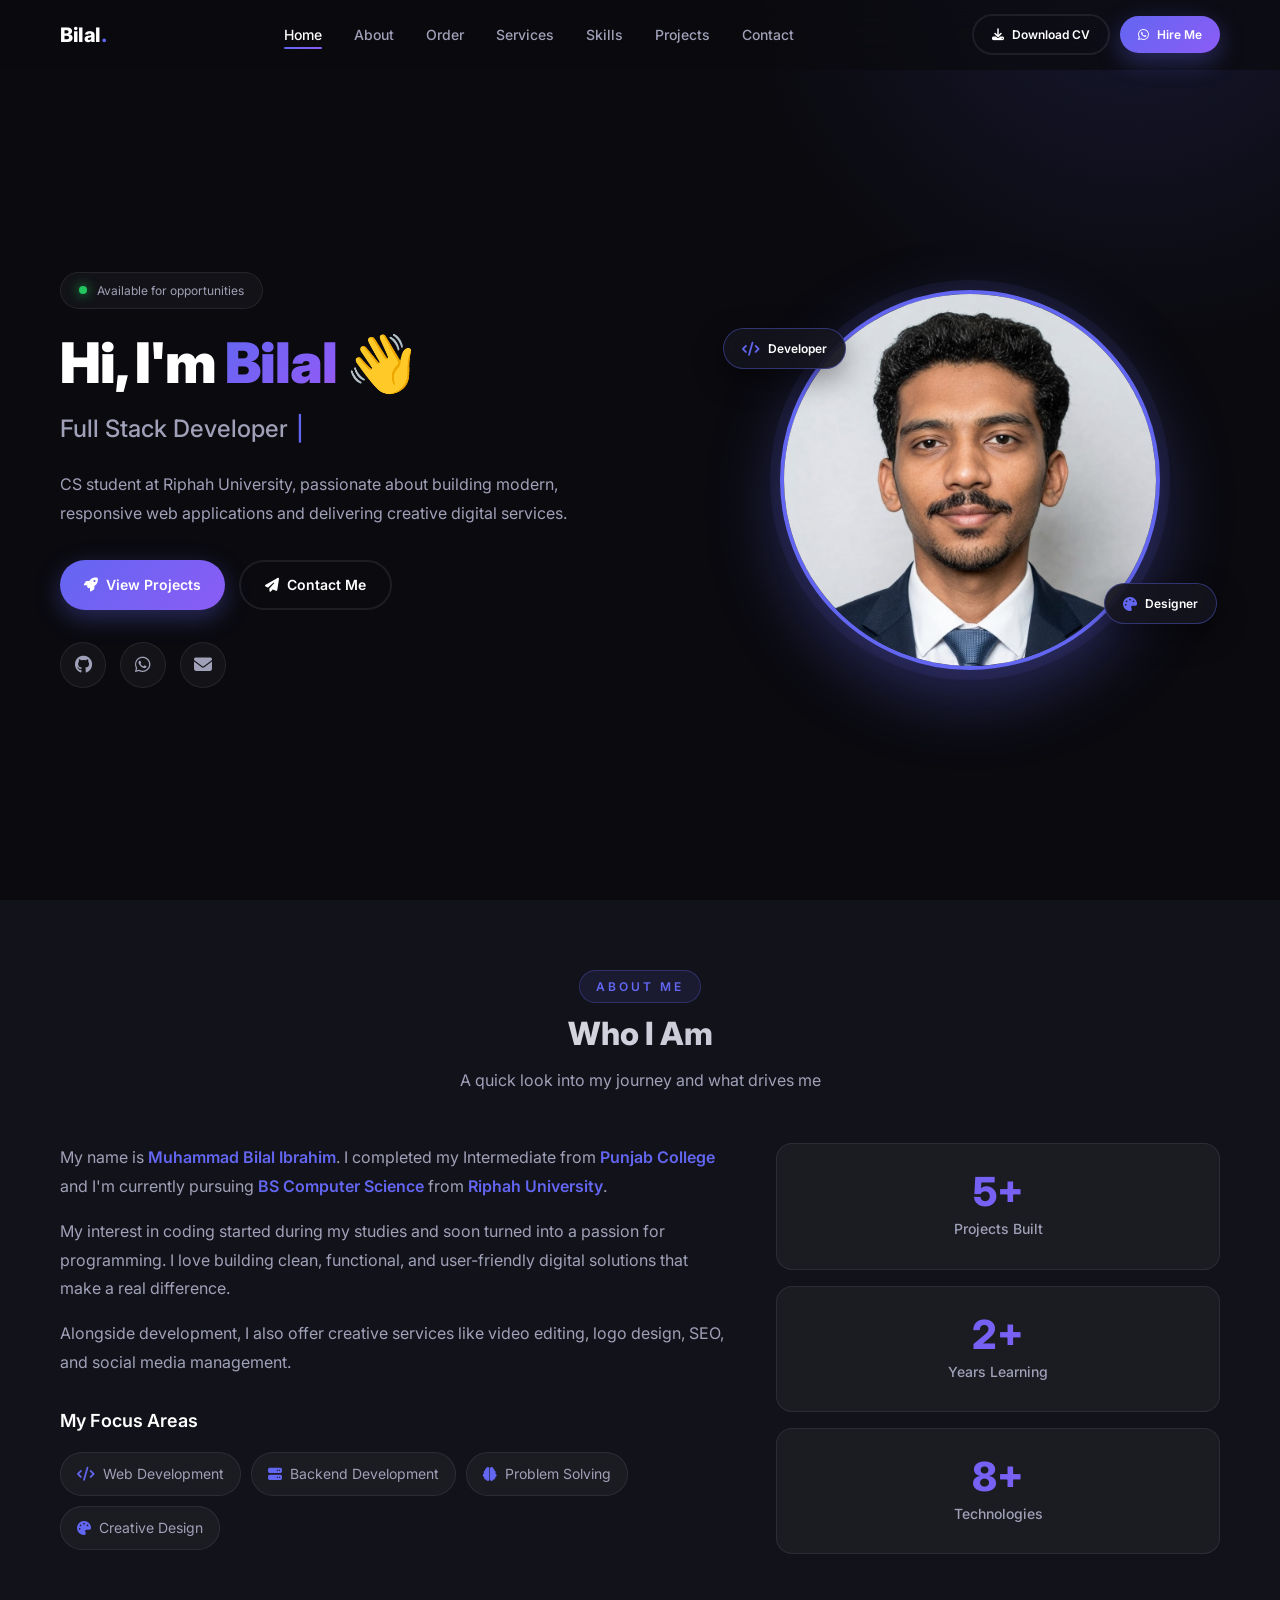
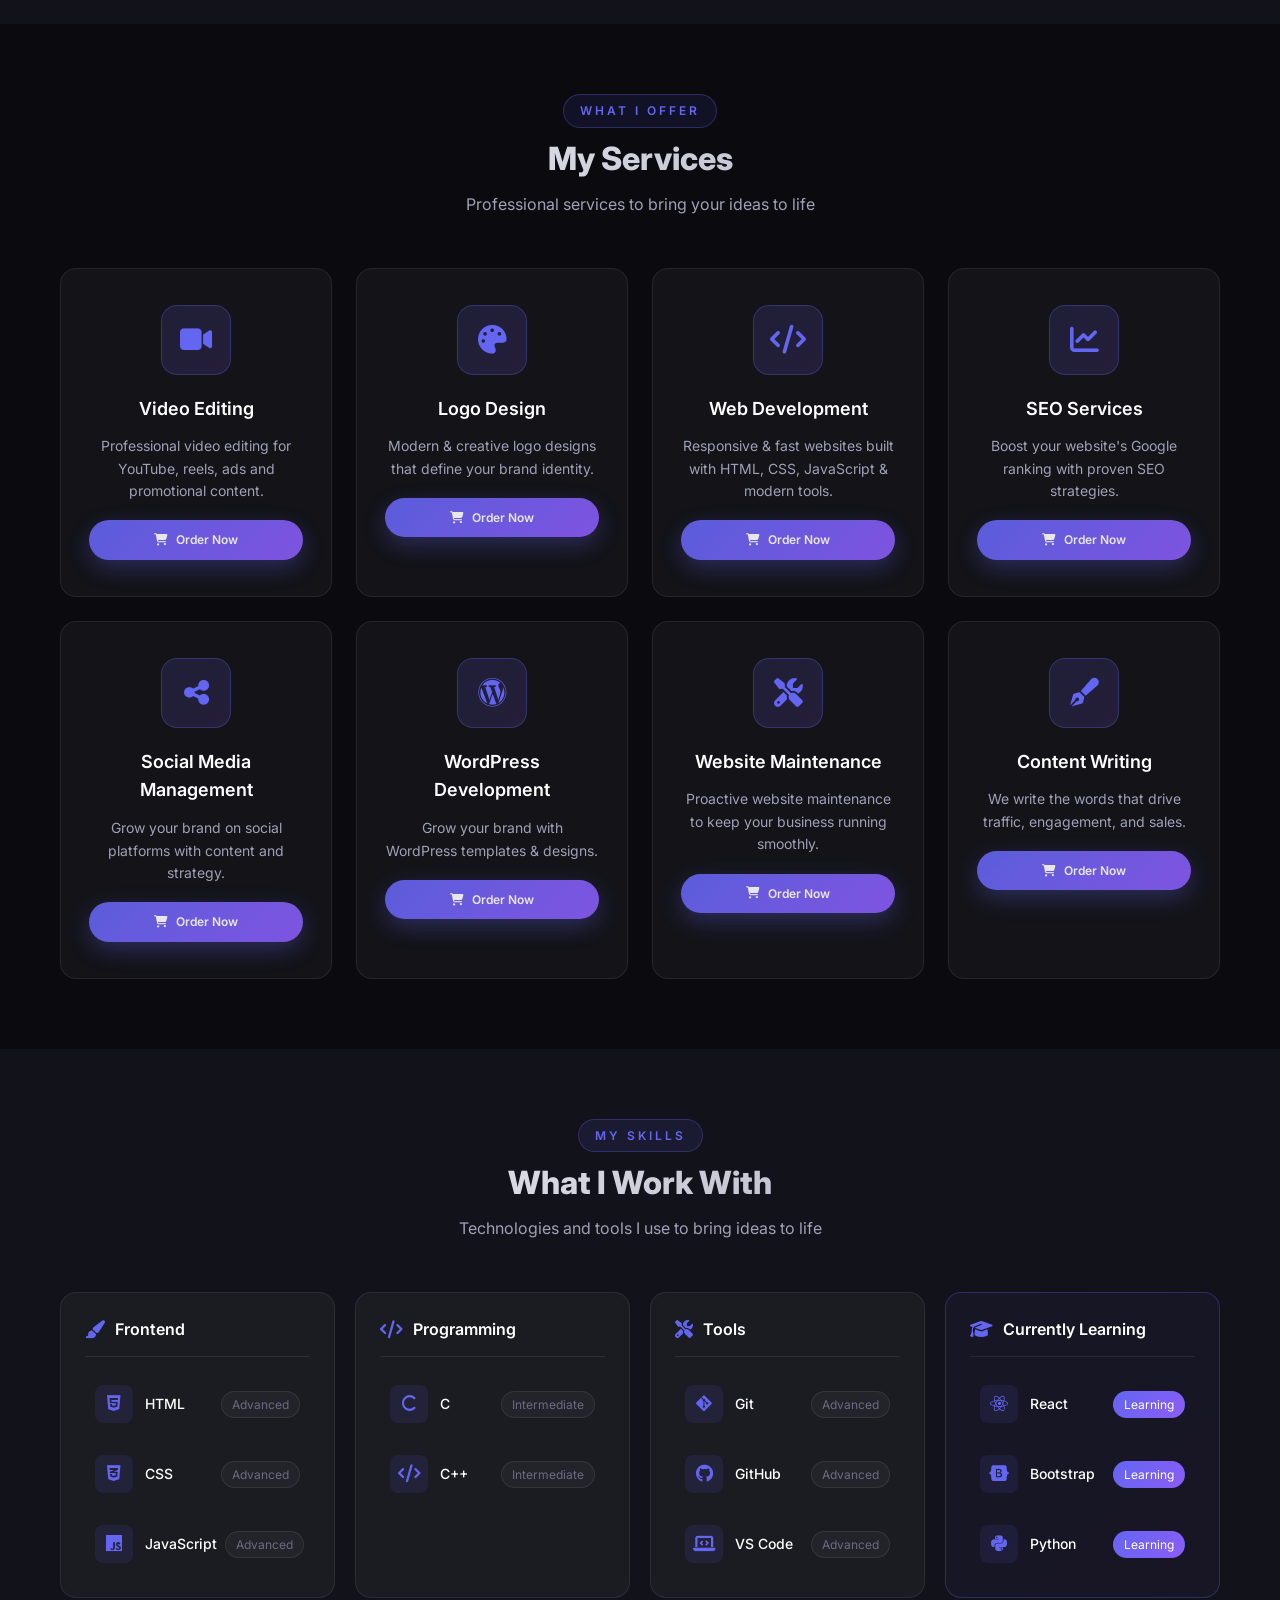
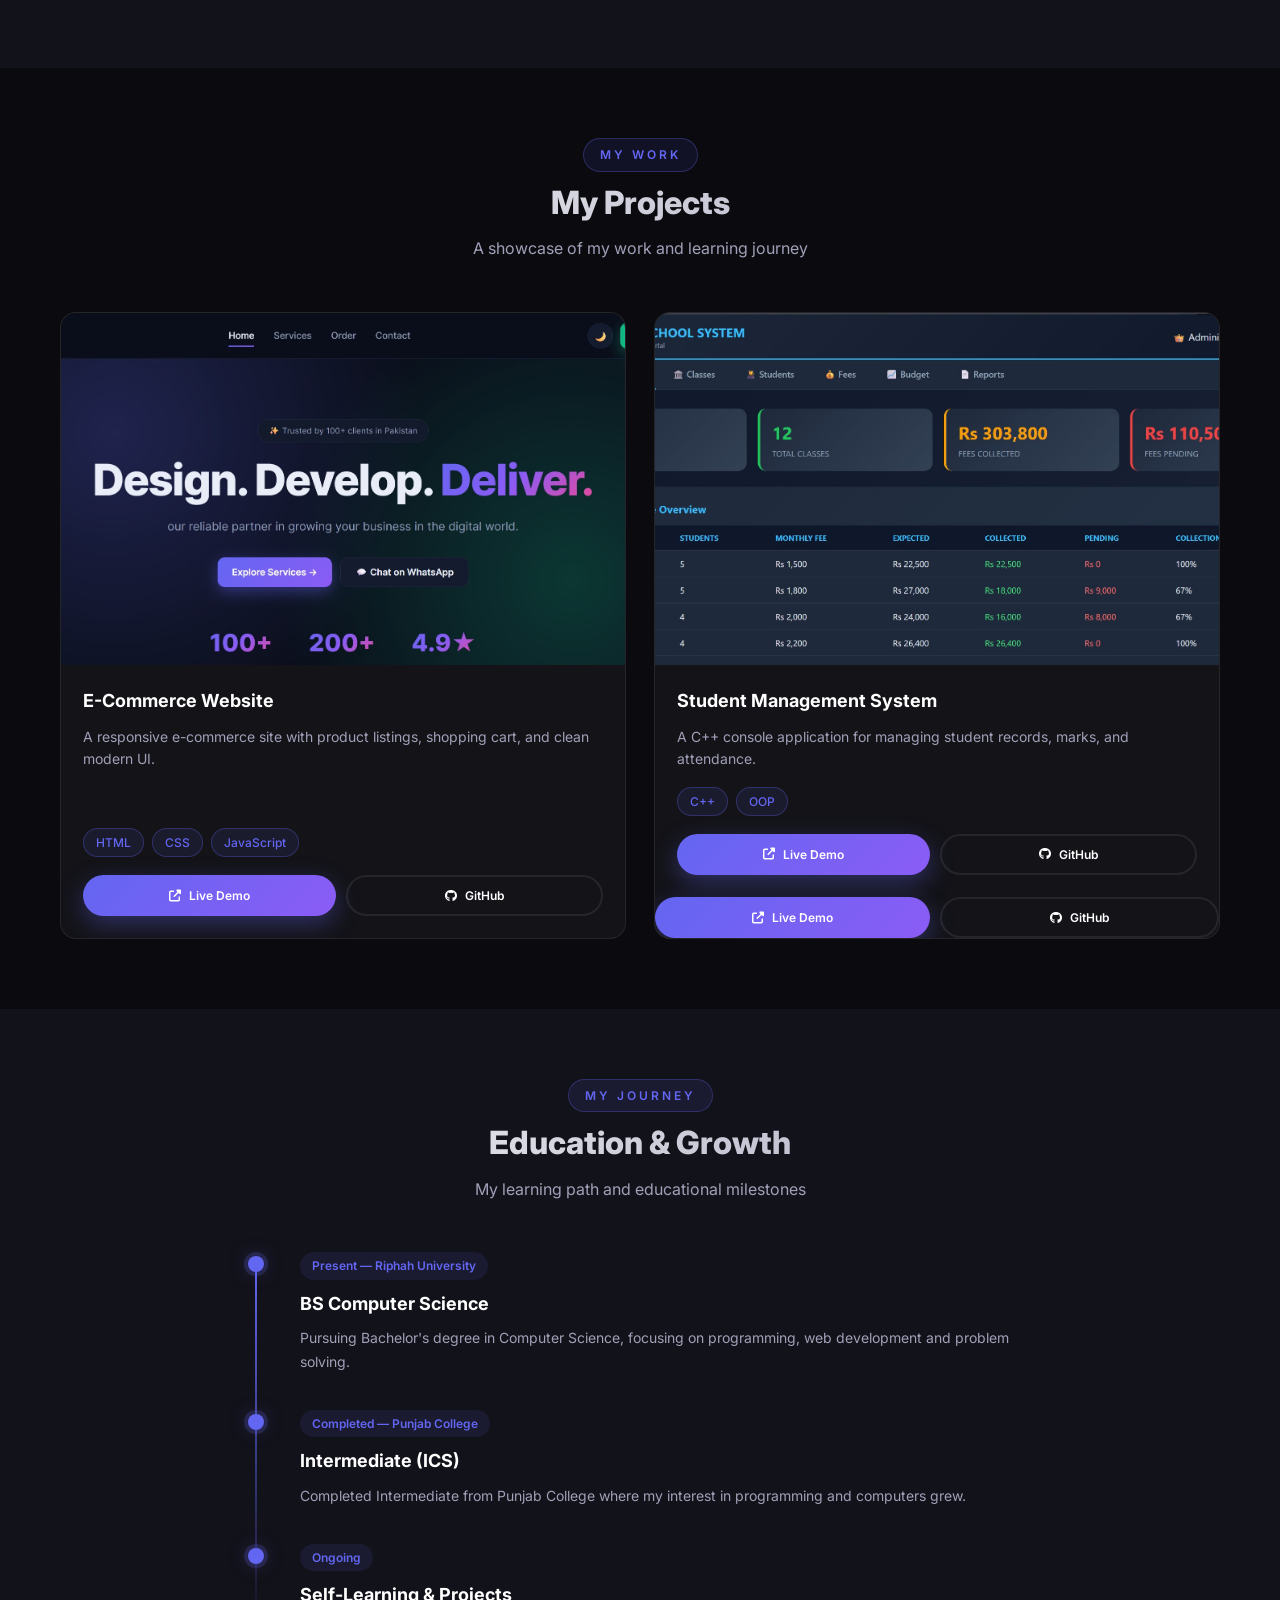
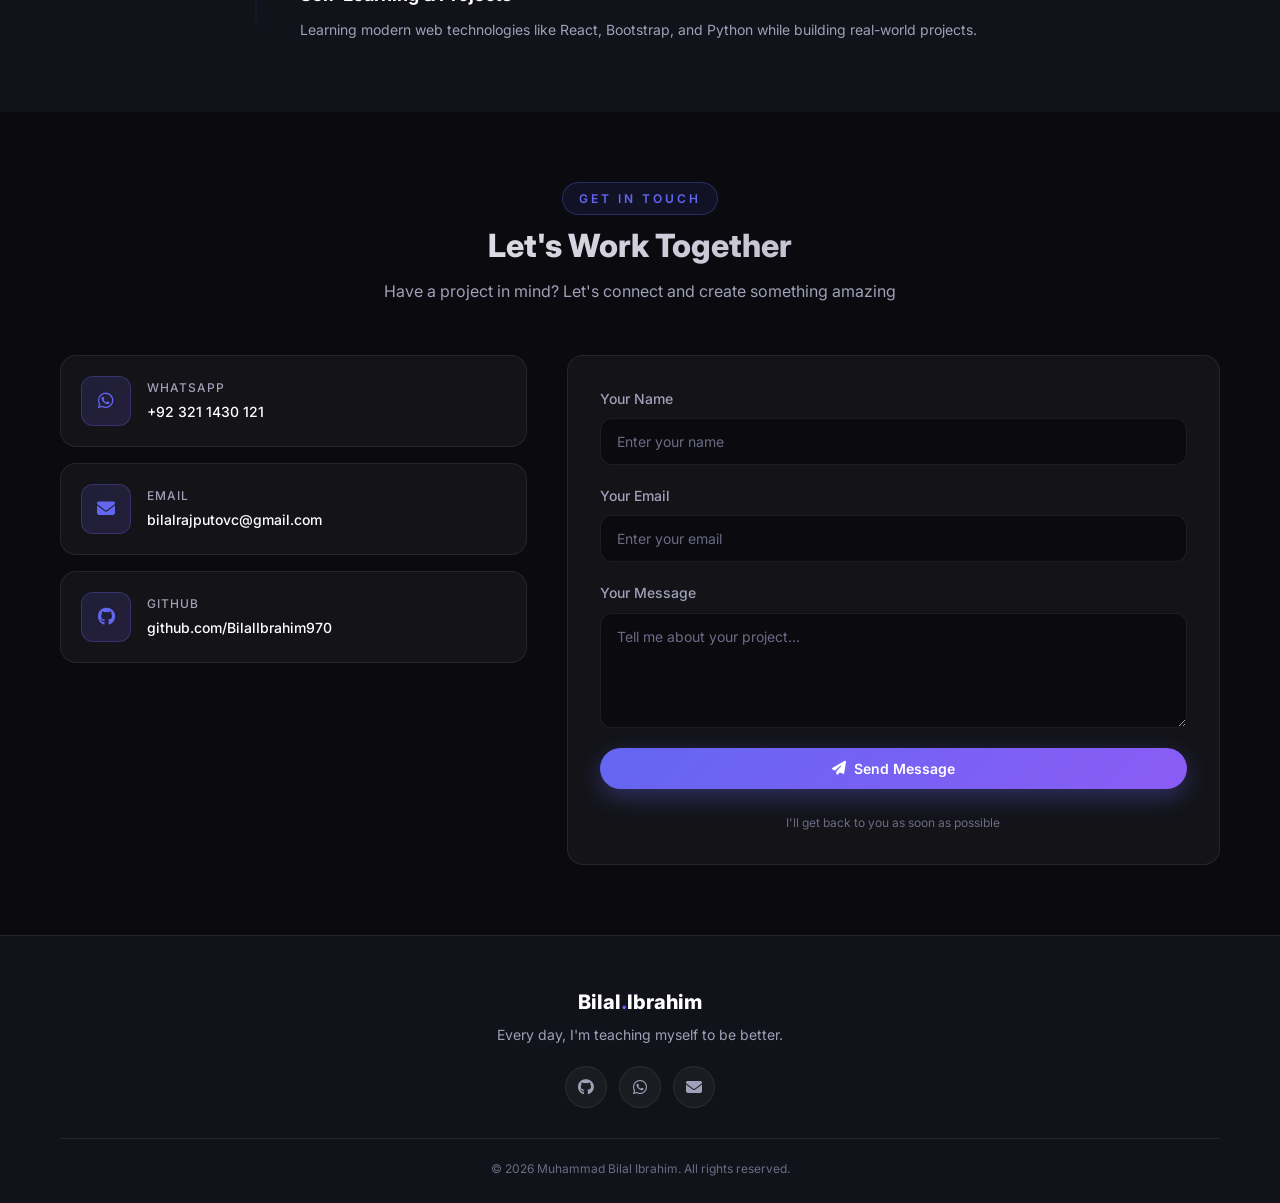
==== commit 58d5017e: "Update greeting from 'Hello' to 'Goodbye'" ====
--- a/index.html
+++ b/index.html
@@ -39,13 +39,12 @@
             </ul>
 
             <div class="navbar-actions">
-                <a href="https://drive.google.com/file/d/1_sWfsaLNudjVKMAMM6HMQ6qjUZszY1_3/view?usp=drivesdk"
-                   target="_blank"
-                   rel="noopener" 
-                   class="btn btn-outline btn-cv">
-                    <i class="fas fa-download"></i>
-                    <span>Download CV</span>
-                </a>
+                <a href="Muhammad Bilal_Resume_03211430121.pdf"
+   target="_blank"
+   class="btn btn-outline btn-cv">
+    <i class="fas fa-download"></i>
+    <span>Download CV</span>
+</a>
                 <a href="https://wa.me/923211430121" target="_blank" rel="noopener" class="btn btn-primary btn-hire">
                     <i class="fab fa-whatsapp"></i>
                     <span>Hire Me</span>
@@ -479,12 +478,25 @@
                         <div class="project-links">
                             <a href="https://bilalibrahim970.github.io/student-portal/" 
                                class="btn btn-primary btn-sm"
-                               target="_blank" rel="noopener noreferrer">
+                               target="_blank">
                                 <i class="fas fa-external-link-alt"></i> Live Demo
                             </a>
                             <a href="https://github.com/BilalIbrahim970" 
                                class="btn btn-outline btn-sm"
-                               target="_blank" rel="noopener noreferrer">
+                               target="_blank">
+                                <i class="fab fa-github"></i> GitHub
+                            </a>
+                        </div>
+                    </div>
+                    <div class="project-links">
+                            <a href="https://script.google.com/macros/s/AKfycbxv0qIWFoP2mJNc6wqAaT49TkxbB6jB7djRkVBHz3C4-2_Hfe8i2MfZZJalbKKJXPwr/exec" 
+                               class="btn btn-primary btn-sm"
+                               target="_blank">
+                                <i class="fas fa-external-link-alt"></i> Live Demo
+                            </a>
+                            <a href="https://github.com/BilalIbrahim970" 
+                               class="btn btn-outline btn-sm"
+                               target="_blank">
                                 <i class="fab fa-github"></i> GitHub
                             </a>
                         </div>
@@ -655,4 +667,4 @@
     <script src="script.js"></script>
 
 </body>
-</html>+</html>
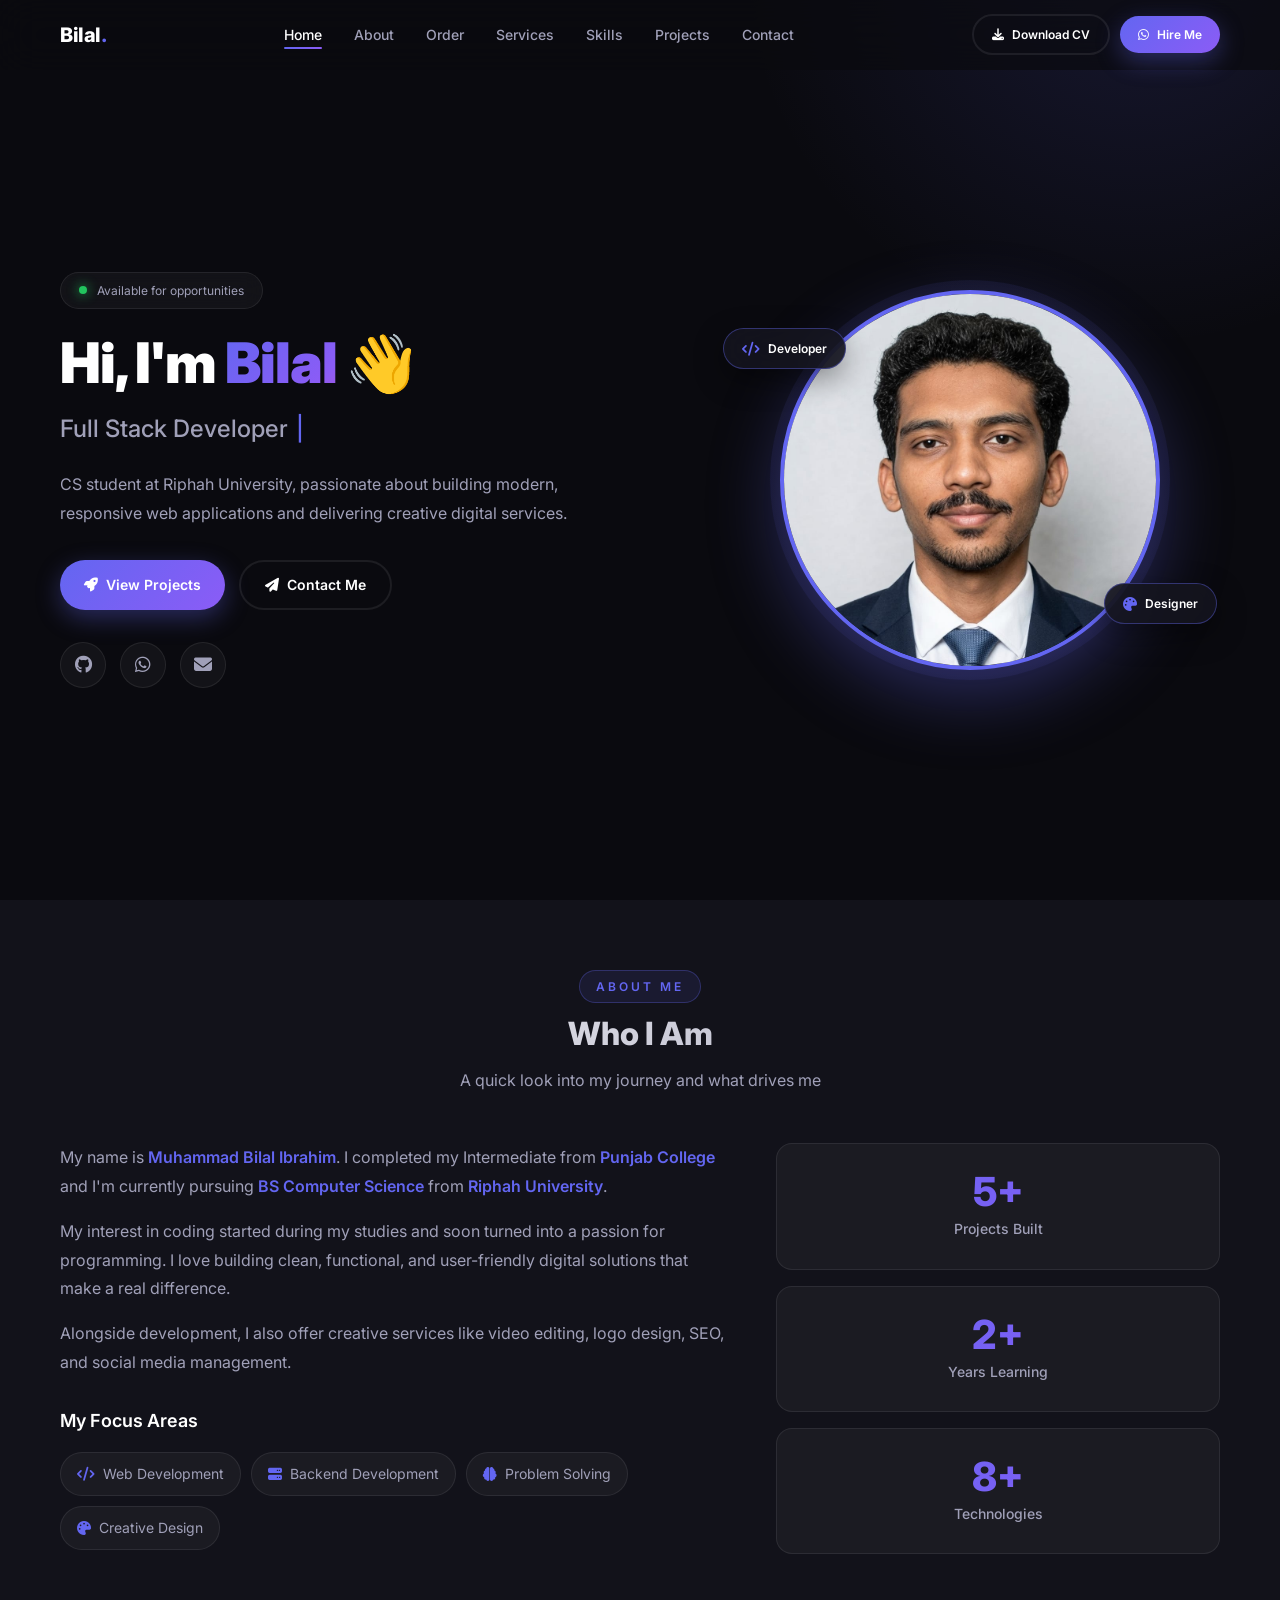
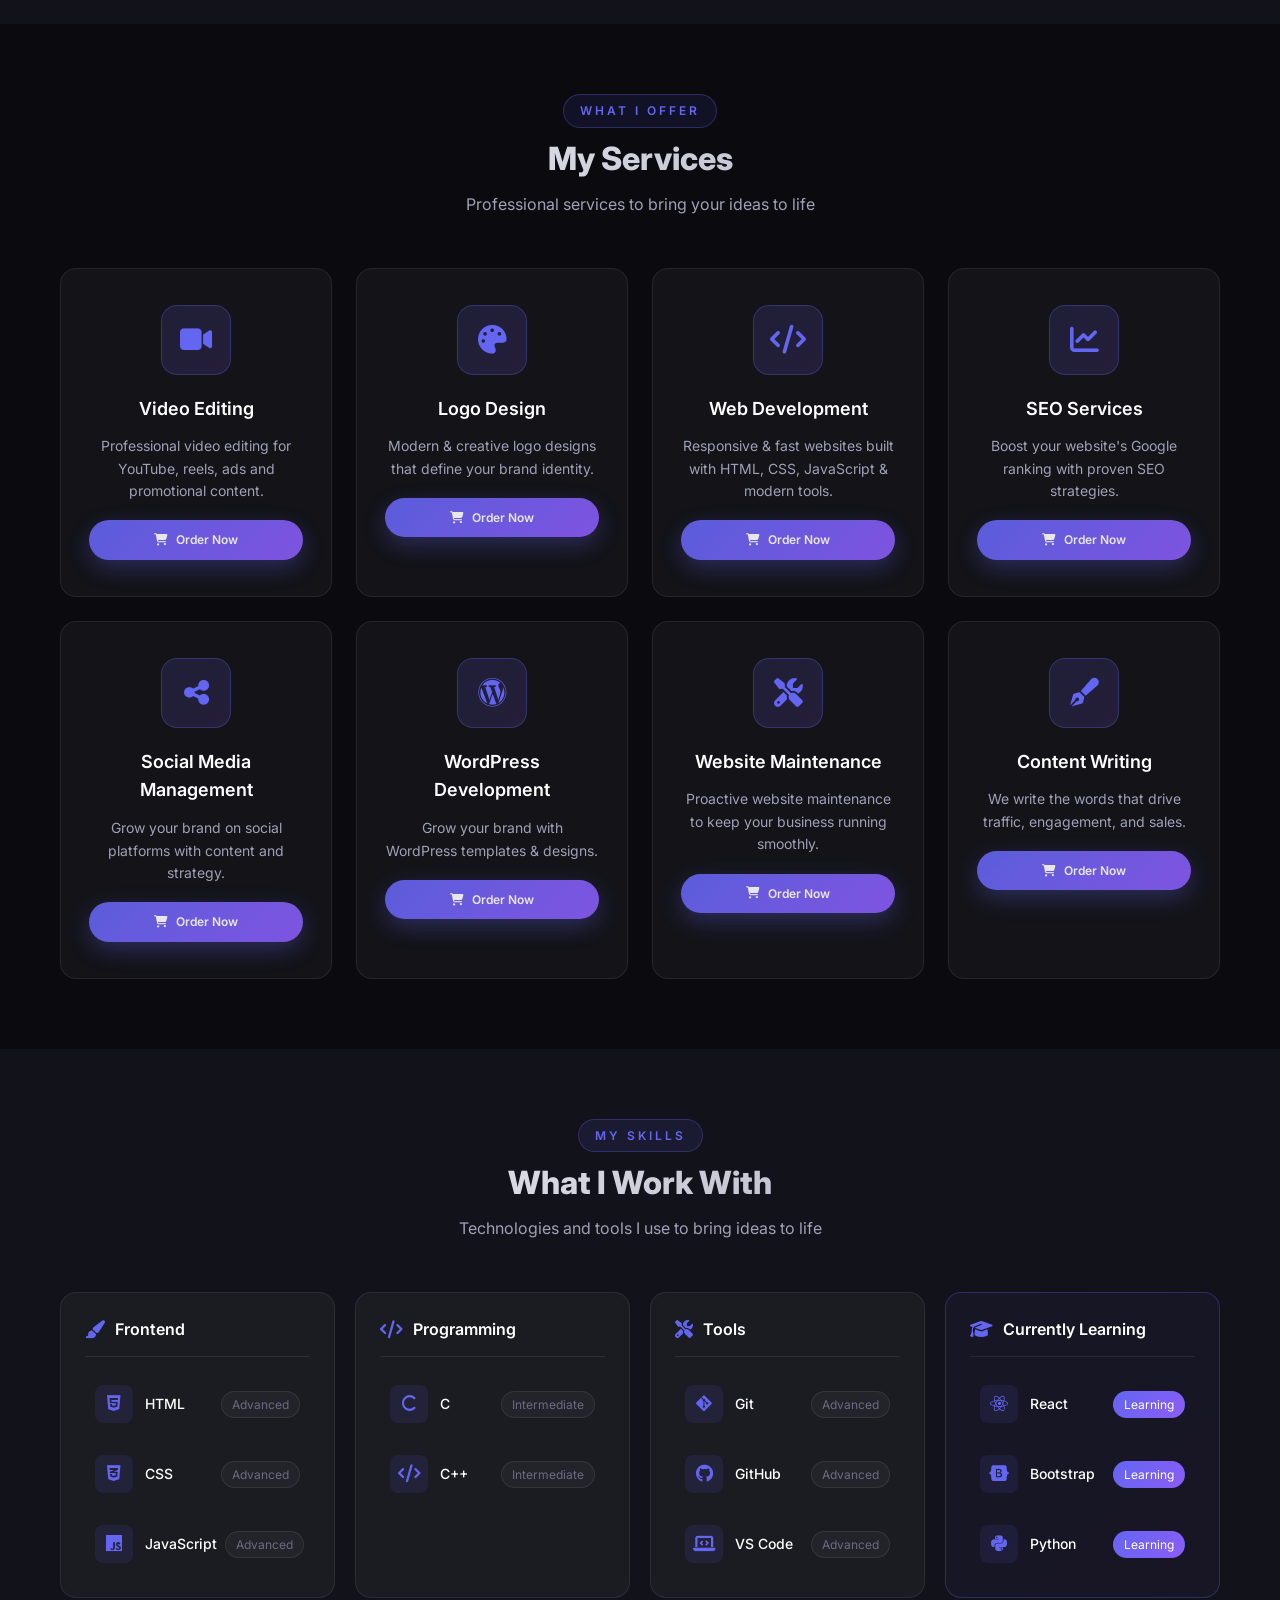
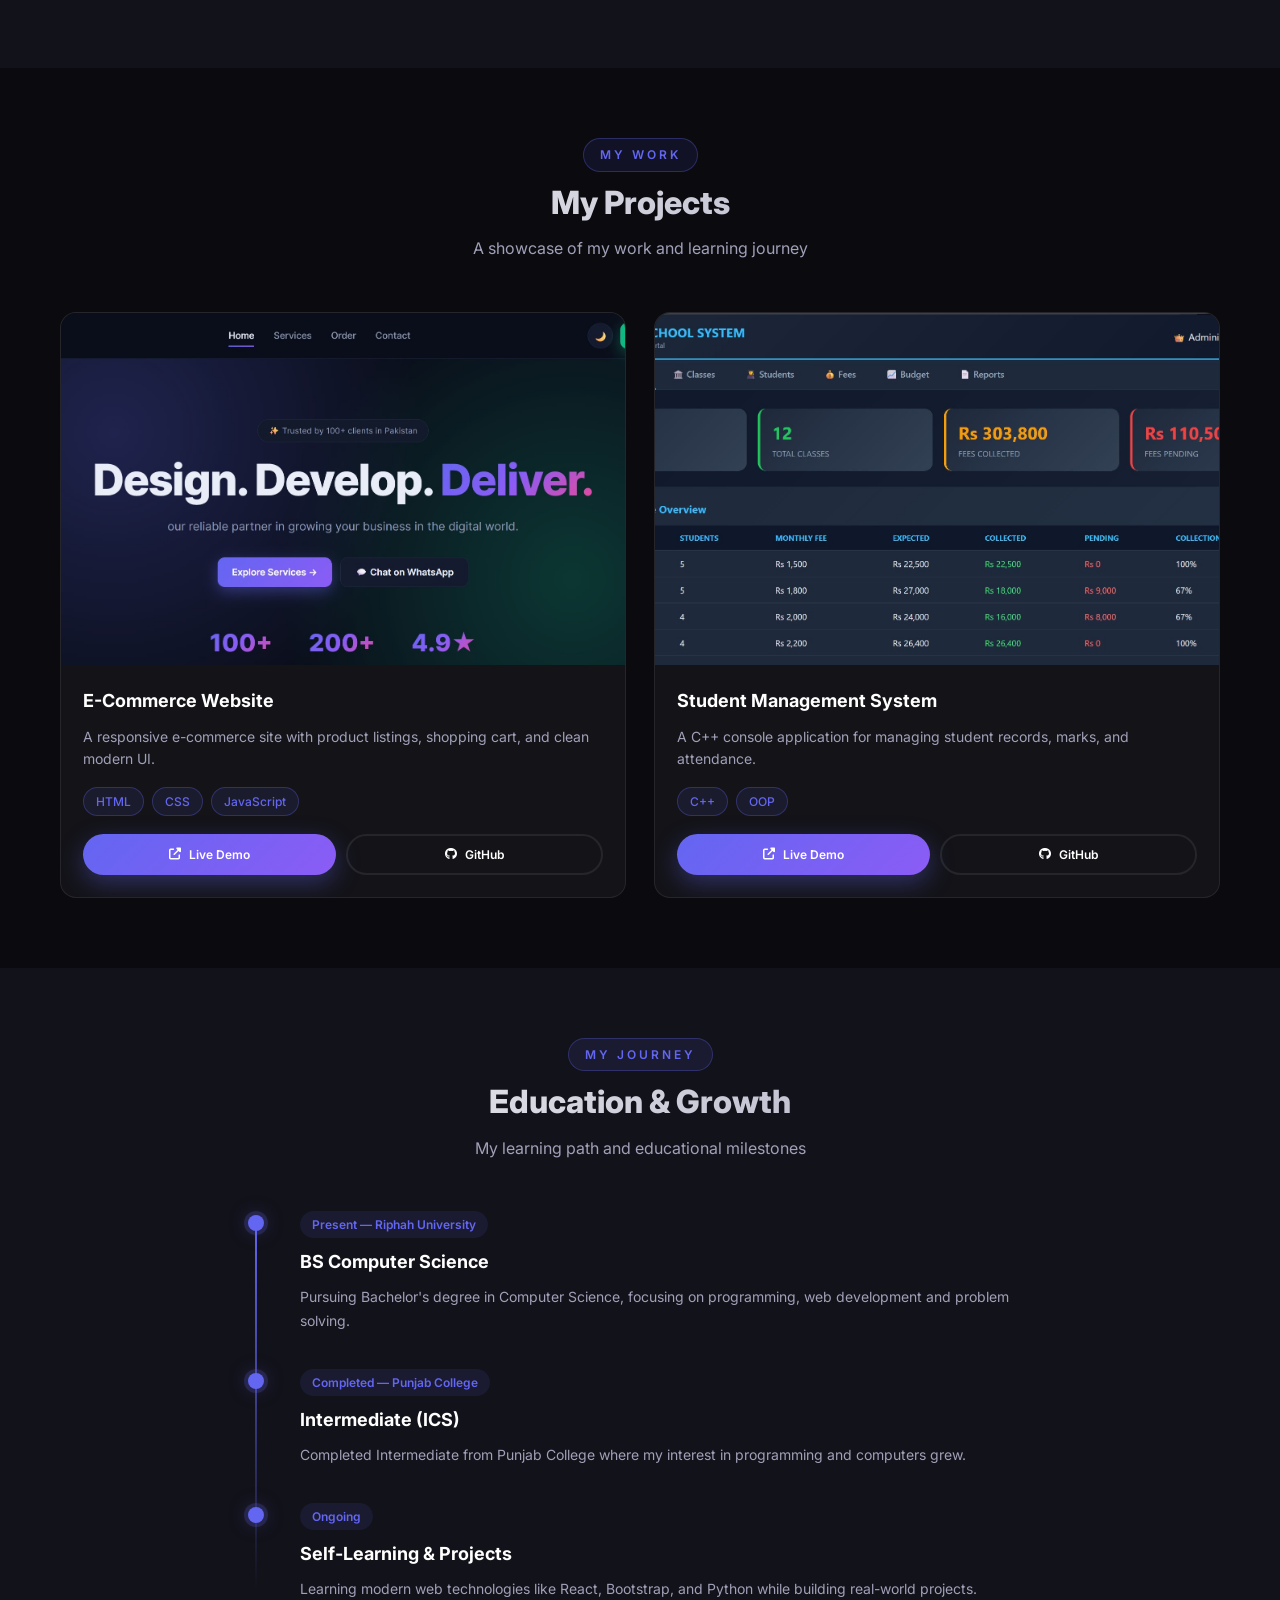
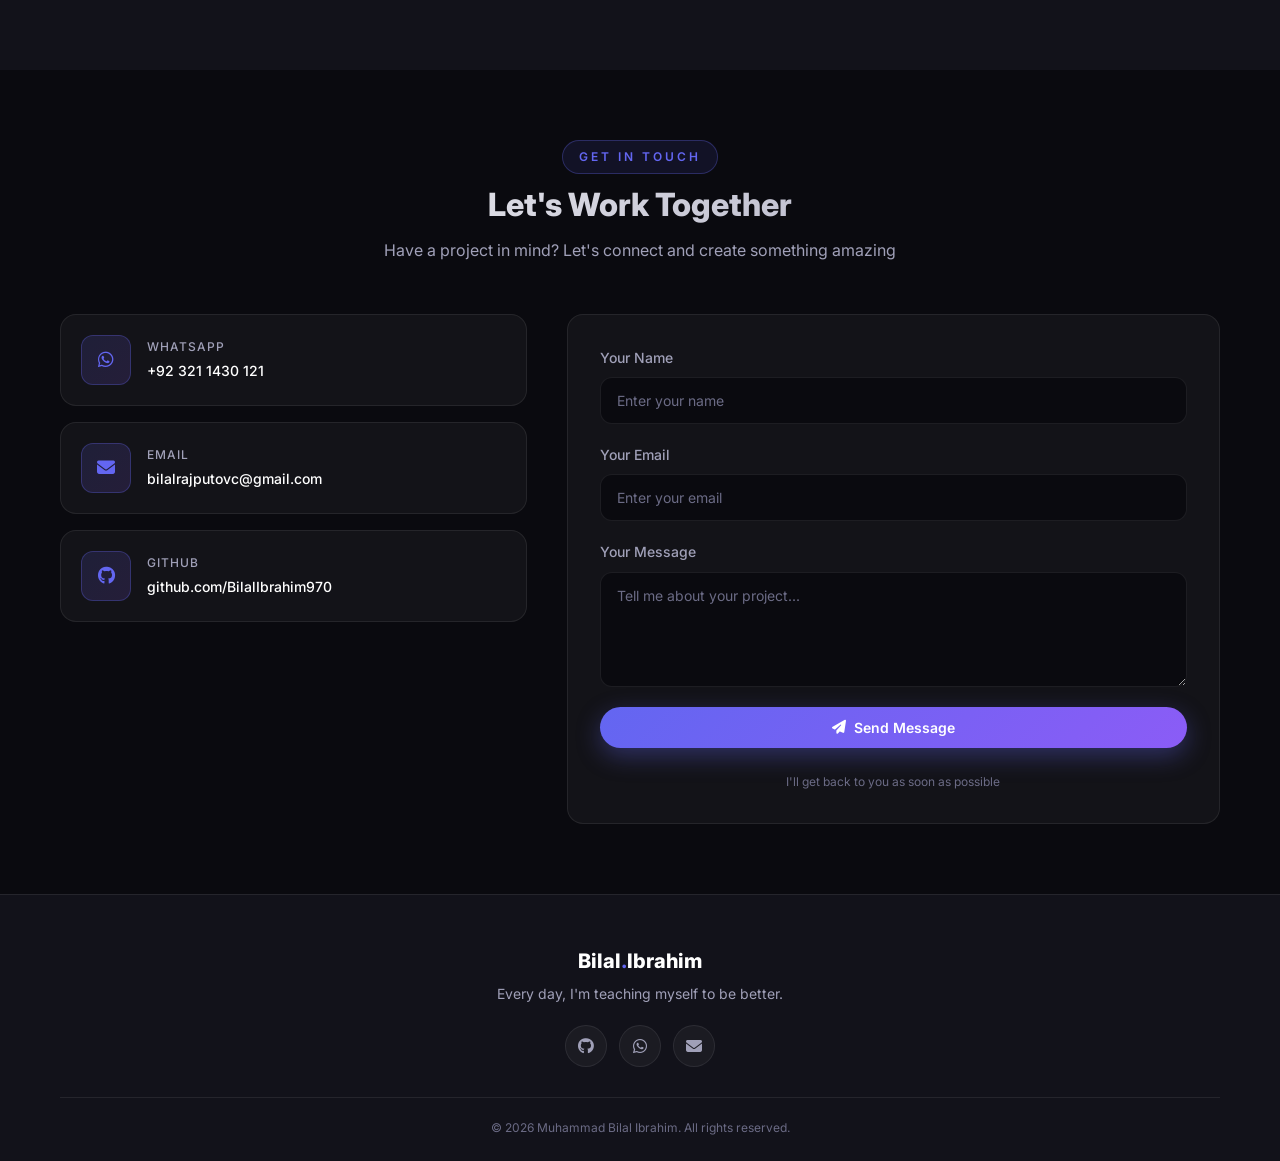
==== commit a7a5995f: "Update index.html" ====
--- a/index.html
+++ b/index.html
@@ -488,25 +488,10 @@
                             </a>
                         </div>
                     </div>
-                    <div class="project-links">
-                            <a href="https://script.google.com/macros/s/AKfycbxv0qIWFoP2mJNc6wqAaT49TkxbB6jB7djRkVBHz3C4-2_Hfe8i2MfZZJalbKKJXPwr/exec" 
-                               class="btn btn-primary btn-sm"
-                               target="_blank">
-                                <i class="fas fa-external-link-alt"></i> Live Demo
-                            </a>
-                            <a href="https://github.com/BilalIbrahim970" 
-                               class="btn btn-outline btn-sm"
-                               target="_blank">
-                                <i class="fab fa-github"></i> GitHub
-                            </a>
-                        </div>
-                    </div>
                 </article>
-
-            </div>
-        </div>
-    </section>
-
+                
+       </section>
+   
     <!-- ============================================ -->
     <!-- EDUCATION SECTION                            -->
     <!-- ============================================ -->
